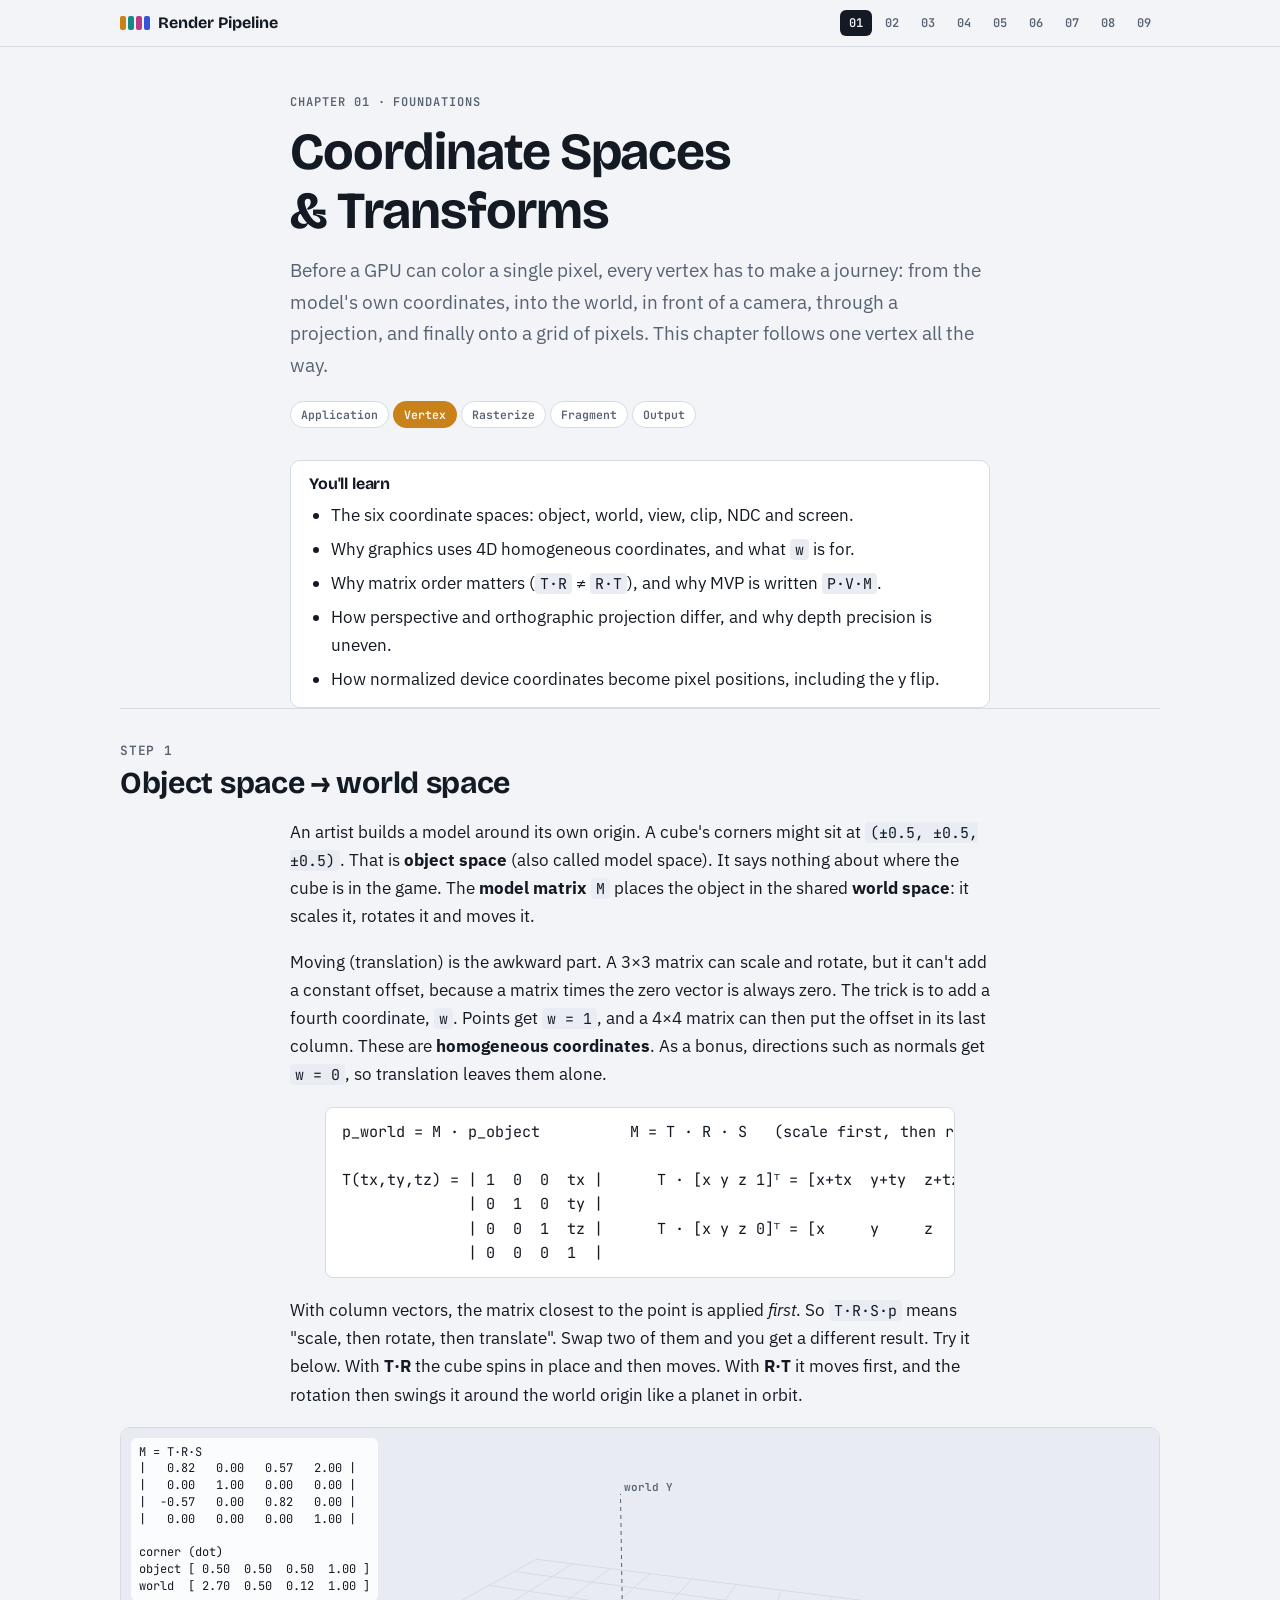
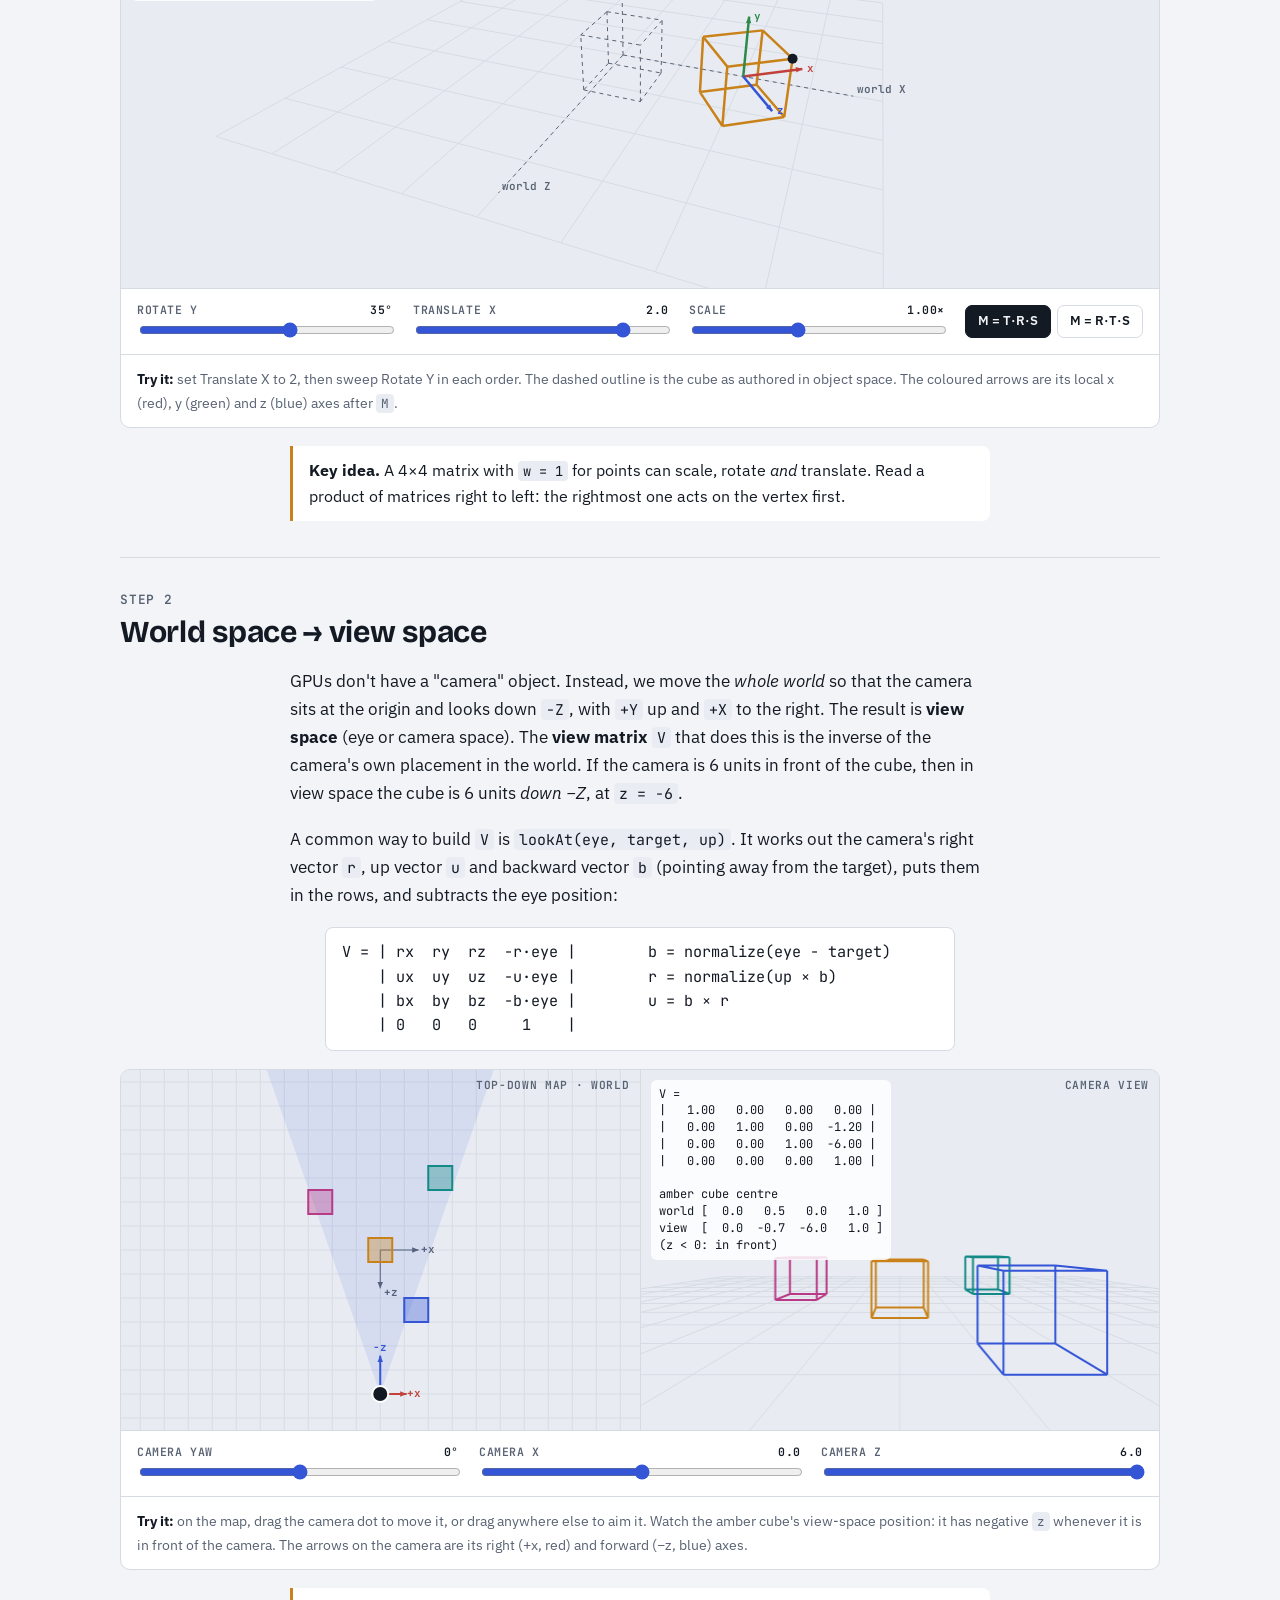
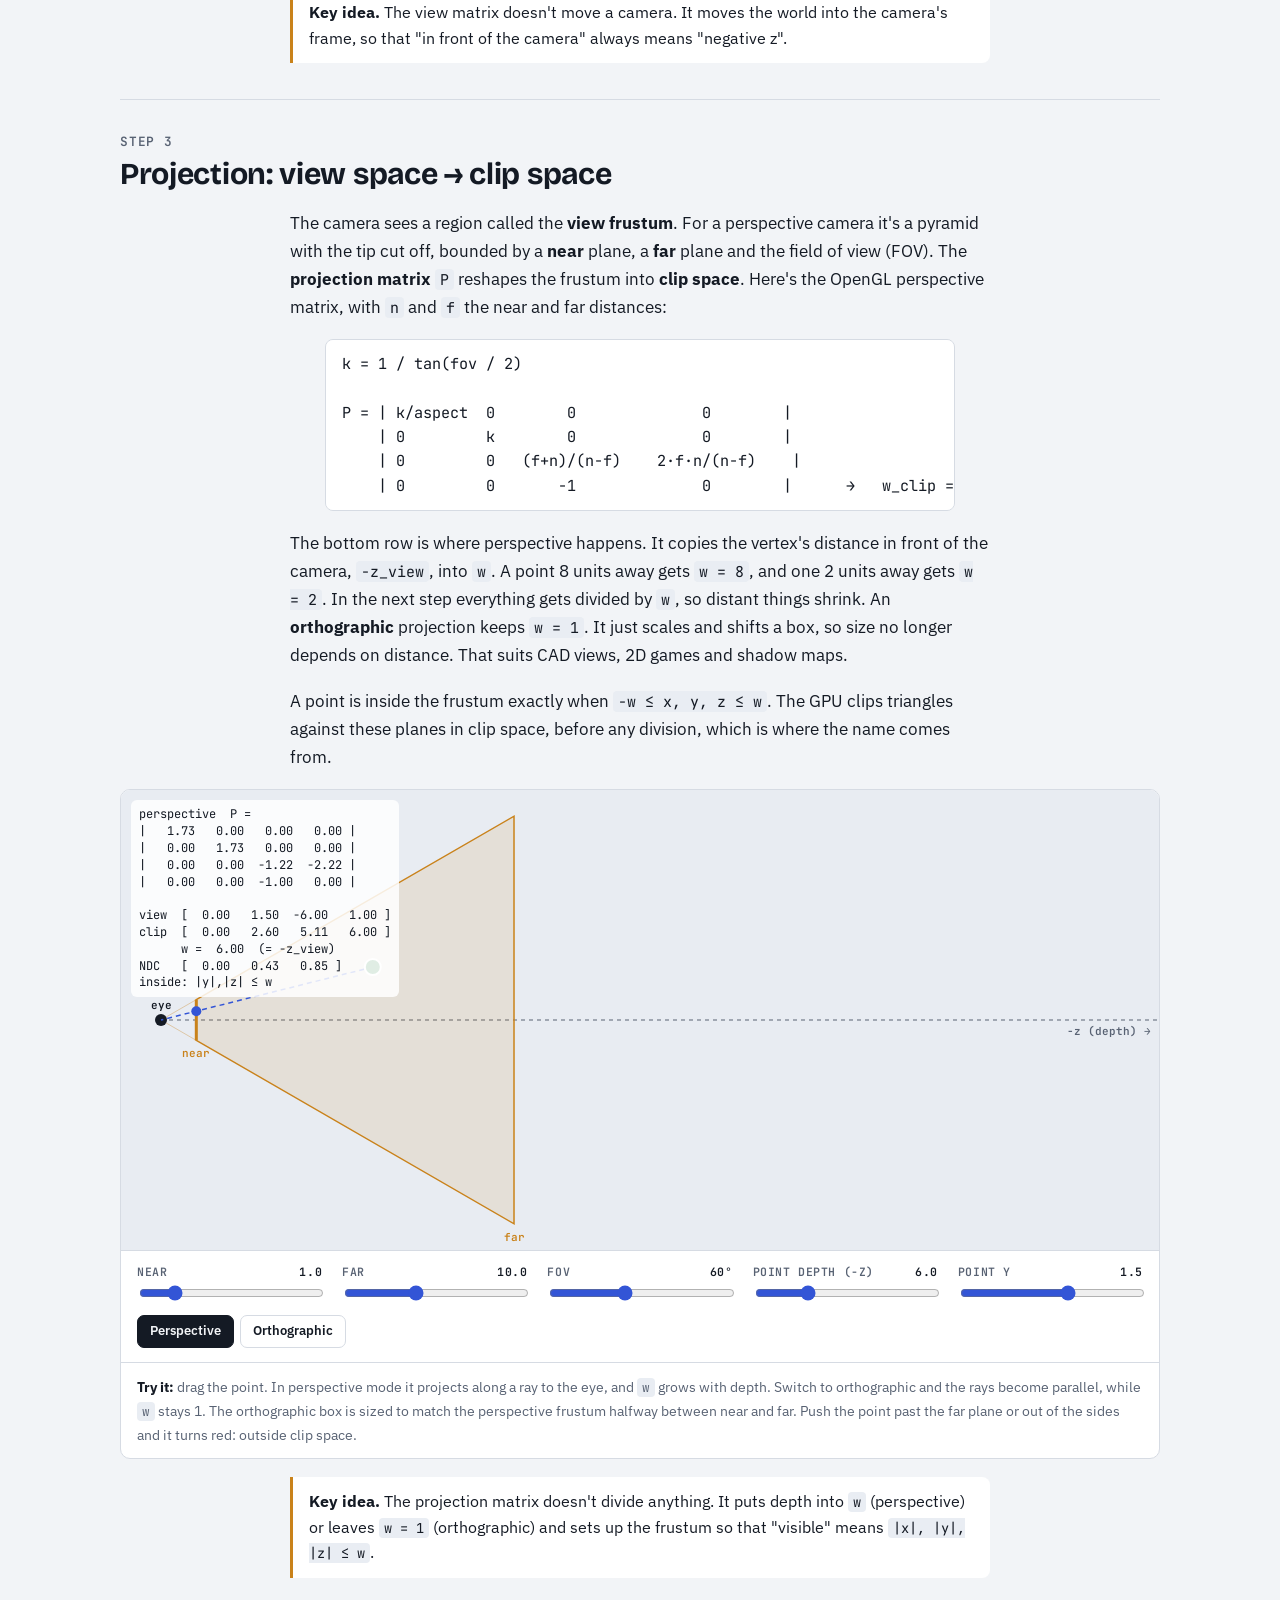
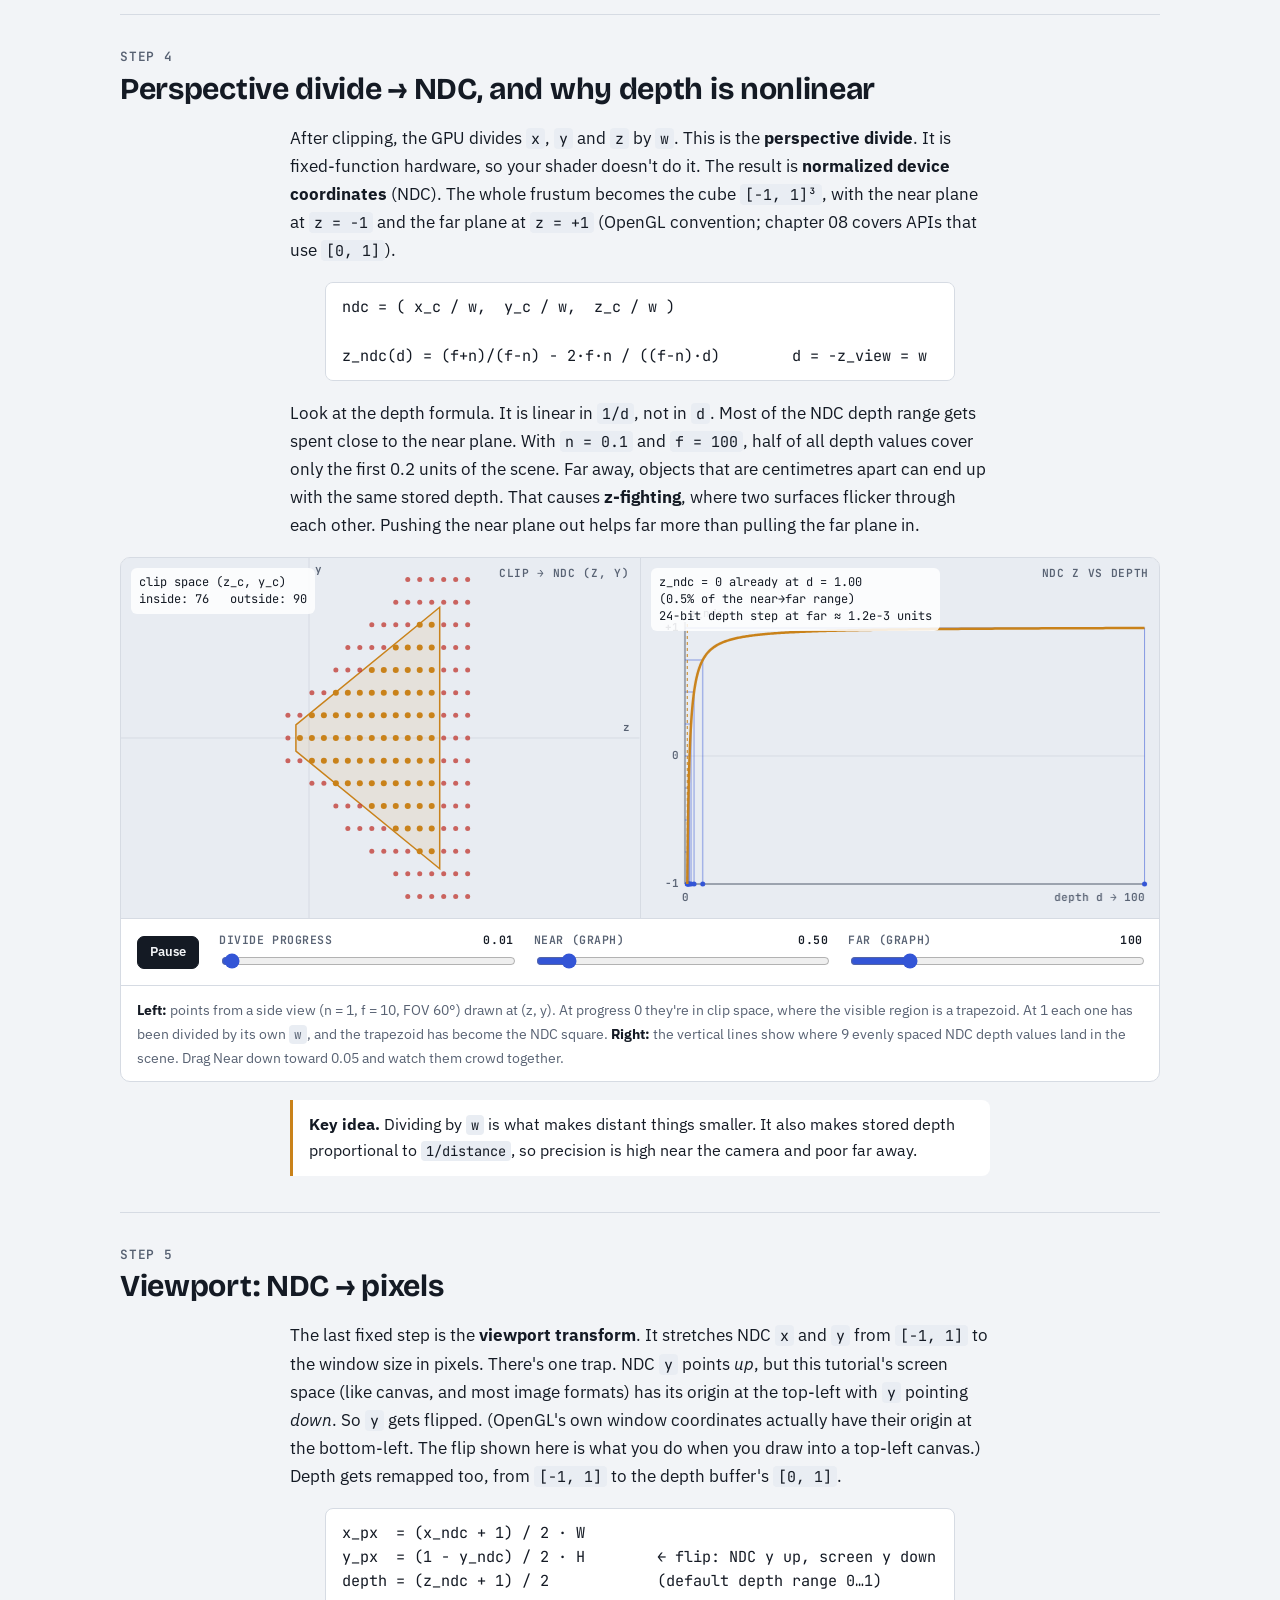
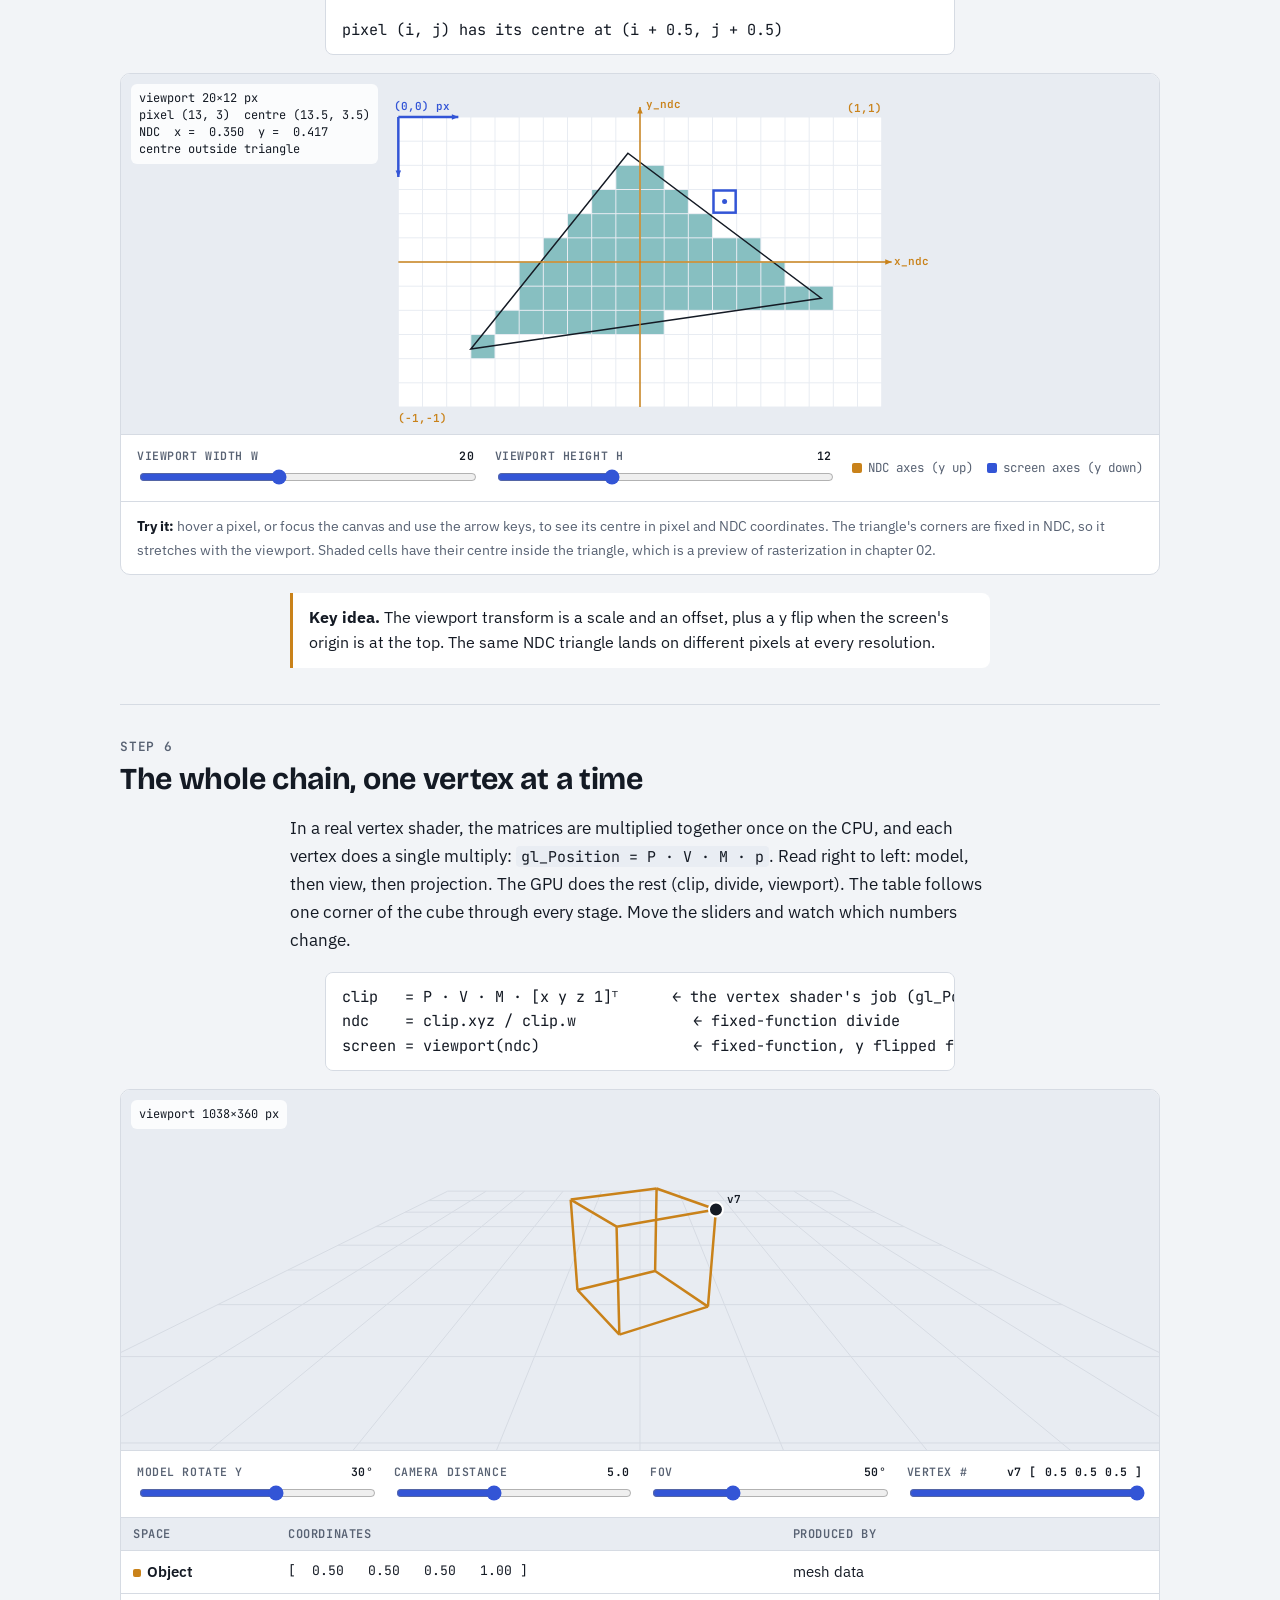
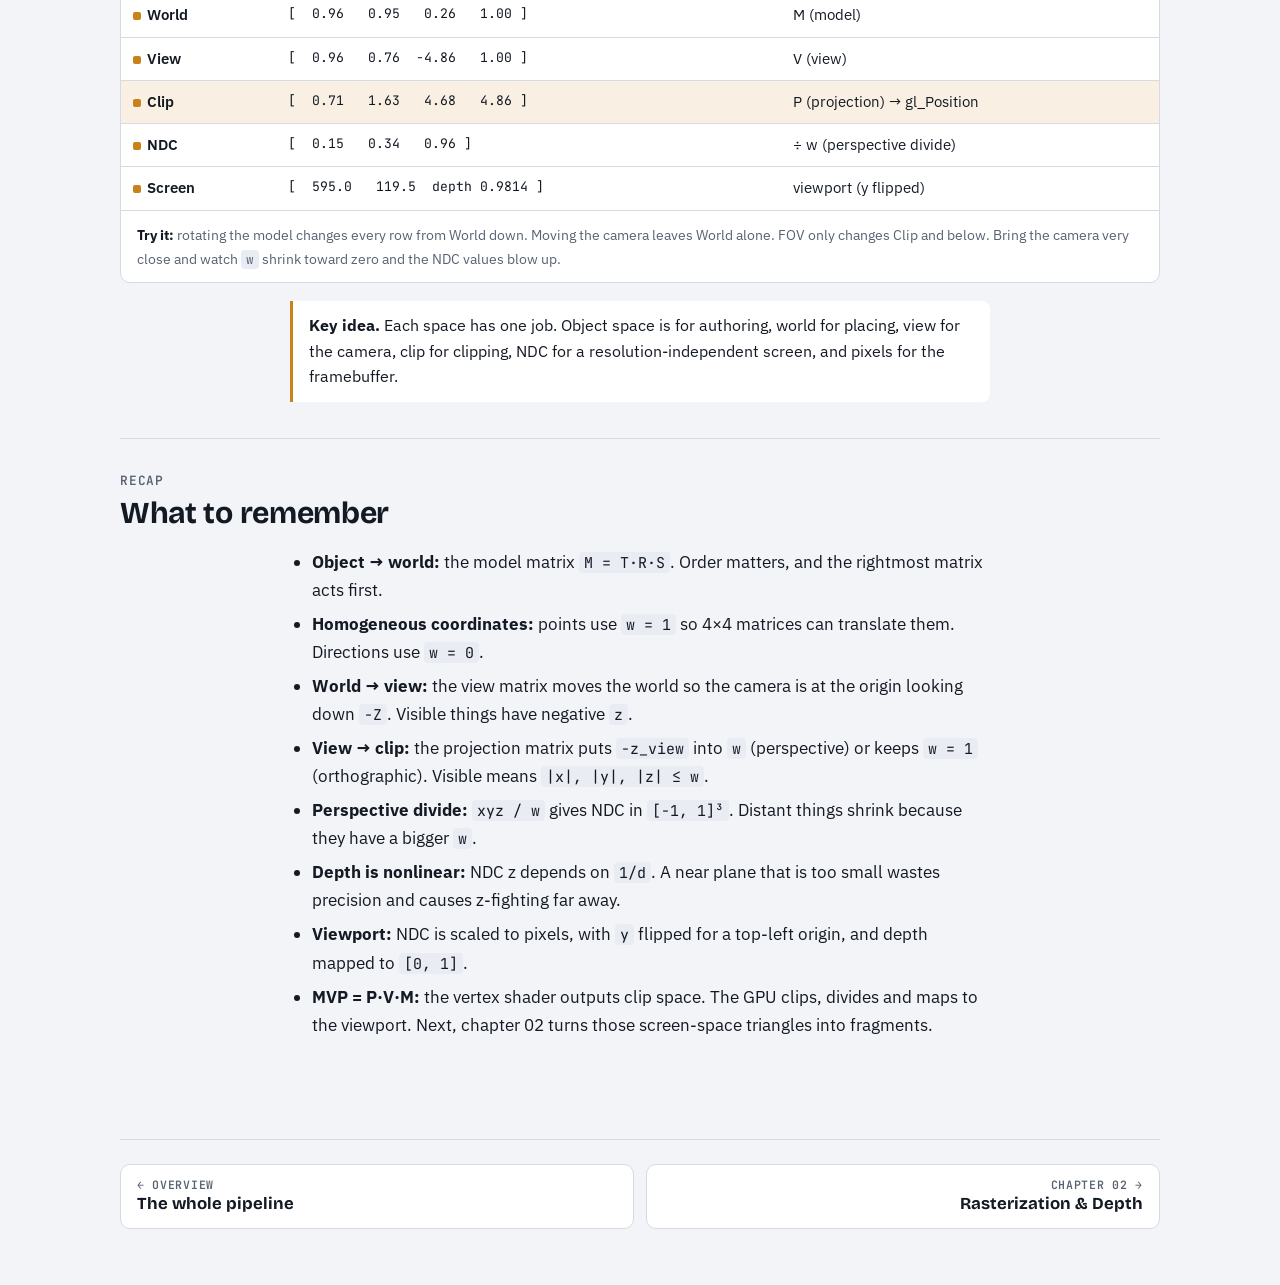
==== topics/01-transforms.html @ 0bfd0412 "Add interactive render pipeline tutorial Nine chapters from classical foundations (transforms, raste" ====
<!doctype html>
<html lang="en">
<head>
<meta charset="utf-8">
<meta name="viewport" content="width=device-width, initial-scale=1, viewport-fit=cover">
<title>Coordinate Spaces & Transforms · Render Pipeline</title>
<link rel="stylesheet" href="../assets/style.css">
<style>
  .chain-table td:first-child { font-weight: 600; white-space: nowrap; }
  .chain-table td.num { font-family: var(--font-mono); font-size: 0.82rem; white-space: pre; font-variant-numeric: tabular-nums; }
  .chain-table tr.hl td { background: color-mix(in srgb, var(--vtx) 12%, transparent); }
  .space-tag { display: inline-block; width: 8px; height: 8px; border-radius: 2px; margin-right: 6px; background: var(--vtx); vertical-align: 0; }
</style>
</head>
<body data-topic="01">
<header class="topbar"><div class="topbar-inner"></div></header>
<main class="lesson">
  <section class="hero">
    <p class="eyebrow">Chapter 01 · Foundations</p>
    <h1>Coordinate Spaces & Transforms</h1>
    <p class="lede">Before a GPU can color a single pixel, every vertex has to make a journey: from the model's own coordinates, into the world, in front of a camera, through a projection, and finally onto a grid of pixels. This chapter follows one vertex all the way.</p>
    <div class="stage-band"><span class="app">Application</span><span class="on vtx">Vertex</span><span class="ras">Rasterize</span><span class="frag">Fragment</span><span class="out">Output</span></div>
  </section>
  <aside class="objectives"><h2>You'll learn</h2><ul>
    <li>The six coordinate spaces: object, world, view, clip, NDC and screen.</li>
    <li>Why graphics uses 4D homogeneous coordinates, and what <code>w</code> is for.</li>
    <li>Why matrix order matters (<code>T·R</code> ≠ <code>R·T</code>), and why MVP is written <code>P·V·M</code>.</li>
    <li>How perspective and orthographic projection differ, and why depth precision is uneven.</li>
    <li>How normalized device coordinates become pixel positions, including the y flip.</li>
  </ul></aside>

  <!-- STEP 1 -->
  <section class="step" id="model">
    <h2><span class="step-no">STEP 1</span>Object space → world space</h2>
    <p>An artist builds a model around its own origin. A cube's corners might sit at <code>(±0.5, ±0.5, ±0.5)</code>. That is <b>object space</b> (also called model space). It says nothing about where the cube is in the game. The <b>model matrix</b> <code>M</code> places the object in the shared <b>world space</b>: it scales it, rotates it and moves it.</p>
    <p>Moving (translation) is the awkward part. A 3×3 matrix can scale and rotate, but it can't add a constant offset, because a matrix times the zero vector is always zero. The trick is to add a fourth coordinate, <code>w</code>. Points get <code>w = 1</code>, and a 4×4 matrix can then put the offset in its last column. These are <b>homogeneous coordinates</b>. As a bonus, directions such as normals get <code>w = 0</code>, so translation leaves them alone.</p>
    <div class="math">p_world = M · p_object          M = T · R · S   (scale first, then rotate, then translate)

T(tx,ty,tz) = | 1  0  0  tx |      T · [x y z 1]ᵀ = [x+tx  y+ty  z+tz  1]ᵀ   point: moves
              | 0  1  0  ty |
              | 0  0  1  tz |      T · [x y z 0]ᵀ = [x     y     z     0]ᵀ   direction: unchanged
              | 0  0  0  1  |</div>
    <p>With column vectors, the matrix closest to the point is applied <i>first</i>. So <code>T·R·S·p</code> means "scale, then rotate, then translate". Swap two of them and you get a different result. Try it below. With <b>T·R</b> the cube spins in place and then moves. With <b>R·T</b> it moves first, and the rotation then swings it around the world origin like a planet in orbit.</p>
    <figure class="viz">
      <div class="viz-stage"><canvas id="s1" class="tall" aria-label="3D view of a cube in world space with its local axes gizmo, a faint outline of the cube at the world origin, and world axes. Sliders change the model matrix."></canvas><div class="hud" id="s1-hud"></div></div>
      <div class="controls">
        <div class="control"><label for="s1-ry">Rotate Y <output for="s1-ry"></output></label><input type="range" id="s1-ry" min="-180" max="180" step="1" value="35"></div>
        <div class="control"><label for="s1-tx">Translate X <output for="s1-tx"></output></label><input type="range" id="s1-tx" min="-3" max="3" step="0.1" value="2"></div>
        <div class="control"><label for="s1-sc">Scale <output for="s1-sc"></output></label><input type="range" id="s1-sc" min="0.3" max="2" step="0.05" value="1"></div>
        <div class="btn-row" id="s1-order" aria-label="Matrix order"><button class="btn" data-value="TRS" aria-pressed="true">M = T·R·S</button><button class="btn" data-value="RTS">M = R·T·S</button></div>
      </div>
      <figcaption><b>Try it:</b> set Translate X to 2, then sweep Rotate Y in each order. The dashed outline is the cube as authored in object space. The coloured arrows are its local x (red), y (green) and z (blue) axes after <code>M</code>.</figcaption>
    </figure>
    <div class="callout vtx"><strong>Key idea.</strong> A 4×4 matrix with <code>w = 1</code> for points can scale, rotate <i>and</i> translate. Read a product of matrices right to left: the rightmost one acts on the vertex first.</div>
  </section>

  <!-- STEP 2 -->
  <section class="step" id="view">
    <h2><span class="step-no">STEP 2</span>World space → view space</h2>
    <p>GPUs don't have a "camera" object. Instead, we move the <i>whole world</i> so that the camera sits at the origin and looks down <code>−Z</code>, with <code>+Y</code> up and <code>+X</code> to the right. The result is <b>view space</b> (eye or camera space). The <b>view matrix</b> <code>V</code> that does this is the inverse of the camera's own placement in the world. If the camera is 6 units in front of the cube, then in view space the cube is 6 units <i>down −Z</i>, at <code>z = −6</code>.</p>
    <p>A common way to build <code>V</code> is <code>lookAt(eye, target, up)</code>. It works out the camera's right vector <code>r</code>, up vector <code>u</code> and backward vector <code>b</code> (pointing away from the target), puts them in the rows, and subtracts the eye position:</p>
    <div class="math">V = | rx  ry  rz  −r·eye |        b = normalize(eye − target)
    | ux  uy  uz  −u·eye |        r = normalize(up × b)
    | bx  by  bz  −b·eye |        u = b × r
    | 0   0   0     1    |</div>
    <figure class="viz">
      <div class="viz-split">
        <div class="viz-stage"><canvas id="s2map" aria-label="Top-down map of the world showing four cubes and a camera with its field-of-view wedge. Drag the camera to move it, drag elsewhere to aim it."></canvas><span class="pane-label">Top-down map · world</span></div>
        <div class="viz-stage"><canvas id="s2cam" aria-label="What the camera sees: the four cubes rendered in perspective, with the view matrix shown."></canvas><div class="hud" id="s2-hud"></div><span class="pane-label">Camera view</span></div>
      </div>
      <div class="controls">
        <div class="control"><label for="s2-yaw">Camera yaw <output for="s2-yaw"></output></label><input type="range" id="s2-yaw" min="-180" max="180" step="1" value="0"></div>
        <div class="control"><label for="s2-x">Camera X <output for="s2-x"></output></label><input type="range" id="s2-x" min="-6" max="6" step="0.1" value="0"></div>
        <div class="control"><label for="s2-z">Camera Z <output for="s2-z"></output></label><input type="range" id="s2-z" min="-6" max="6" step="0.1" value="6"></div>
      </div>
      <figcaption><b>Try it:</b> on the map, drag the camera dot to move it, or drag anywhere else to aim it. Watch the amber cube's view-space position: it has negative <code>z</code> whenever it is in front of the camera. The arrows on the camera are its right (+x, red) and forward (−z, blue) axes.</figcaption>
    </figure>
    <div class="callout vtx"><strong>Key idea.</strong> The view matrix doesn't move a camera. It moves the world into the camera's frame, so that "in front of the camera" always means "negative z".</div>
  </section>

  <!-- STEP 3 -->
  <section class="step" id="projection">
    <h2><span class="step-no">STEP 3</span>Projection: view space → clip space</h2>
    <p>The camera sees a region called the <b>view frustum</b>. For a perspective camera it's a pyramid with the tip cut off, bounded by a <b>near</b> plane, a <b>far</b> plane and the field of view (FOV). The <b>projection matrix</b> <code>P</code> reshapes the frustum into <b>clip space</b>. Here's the OpenGL perspective matrix, with <code>n</code> and <code>f</code> the near and far distances:</p>
    <div class="math">k = 1 / tan(fov / 2)

P = | k/aspect  0        0              0        |
    | 0         k        0              0        |
    | 0         0   (f+n)/(n−f)    2·f·n/(n−f)    |
    | 0         0       −1              0        |      →   w_clip = −z_view</div>
    <p>The bottom row is where perspective happens. It copies the vertex's distance in front of the camera, <code>−z_view</code>, into <code>w</code>. A point 8 units away gets <code>w = 8</code>, and one 2 units away gets <code>w = 2</code>. In the next step everything gets divided by <code>w</code>, so distant things shrink. An <b>orthographic</b> projection keeps <code>w = 1</code>. It just scales and shifts a box, so size no longer depends on distance. That suits CAD views, 2D games and shadow maps.</p>
    <p>A point is inside the frustum exactly when <code>−w ≤ x, y, z ≤ w</code>. The GPU clips triangles against these planes in clip space, before any division, which is where the name comes from.</p>
    <figure class="viz">
      <div class="viz-stage"><canvas id="s3" class="tall" aria-label="Side view of the camera frustum, with the eye on the left and depth increasing to the right. A draggable point shows its projection onto the near plane and its clip coordinates."></canvas><div class="hud" id="s3-hud"></div></div>
      <div class="controls">
        <div class="control"><label for="s3-near">Near <output for="s3-near"></output></label><input type="range" id="s3-near" min="0.2" max="5" step="0.1" value="1"></div>
        <div class="control"><label for="s3-far">Far <output for="s3-far"></output></label><input type="range" id="s3-far" min="4" max="20" step="0.5" value="10"></div>
        <div class="control"><label for="s3-fov">FOV <output for="s3-fov"></output></label><input type="range" id="s3-fov" min="20" max="120" step="1" value="60"></div>
        <div class="control"><label for="s3-pz">Point depth (−z) <output for="s3-pz"></output></label><input type="range" id="s3-pz" min="0.2" max="22" step="0.1" value="6"></div>
        <div class="control"><label for="s3-py">Point y <output for="s3-py"></output></label><input type="range" id="s3-py" min="-8" max="8" step="0.1" value="1.5"></div>
        <div class="btn-row" id="s3-mode" aria-label="Projection type"><button class="btn" data-value="persp" aria-pressed="true">Perspective</button><button class="btn" data-value="ortho">Orthographic</button></div>
      </div>
      <figcaption><b>Try it:</b> drag the point. In perspective mode it projects along a ray to the eye, and <code>w</code> grows with depth. Switch to orthographic and the rays become parallel, while <code>w</code> stays 1. The orthographic box is sized to match the perspective frustum halfway between near and far. Push the point past the far plane or out of the sides and it turns red: outside clip space.</figcaption>
    </figure>
    <div class="callout vtx"><strong>Key idea.</strong> The projection matrix doesn't divide anything. It puts depth into <code>w</code> (perspective) or leaves <code>w = 1</code> (orthographic) and sets up the frustum so that "visible" means <code>|x|, |y|, |z| ≤ w</code>.</div>
  </section>

  <!-- STEP 4 -->
  <section class="step" id="divide">
    <h2><span class="step-no">STEP 4</span>Perspective divide → NDC, and why depth is nonlinear</h2>
    <p>After clipping, the GPU divides <code>x</code>, <code>y</code> and <code>z</code> by <code>w</code>. This is the <b>perspective divide</b>. It is fixed-function hardware, so your shader doesn't do it. The result is <b>normalized device coordinates</b> (NDC). The whole frustum becomes the cube <code>[−1, 1]³</code>, with the near plane at <code>z = −1</code> and the far plane at <code>z = +1</code> (OpenGL convention; chapter 08 covers APIs that use <code>[0, 1]</code>).</p>
    <div class="math">ndc = ( x_c / w,  y_c / w,  z_c / w )

z_ndc(d) = (f+n)/(f−n) − 2·f·n / ((f−n)·d)        d = −z_view = w   (distance in front of the camera)</div>
    <p>Look at the depth formula. It is linear in <code>1/d</code>, not in <code>d</code>. Most of the NDC depth range gets spent close to the near plane. With <code>n = 0.1</code> and <code>f = 100</code>, half of all depth values cover only the first 0.2 units of the scene. Far away, objects that are centimetres apart can end up with the same stored depth. That causes <b>z-fighting</b>, where two surfaces flicker through each other. Pushing the near plane out helps far more than pulling the far plane in.</p>
    <figure class="viz">
      <div class="viz-split">
        <div class="viz-stage"><canvas id="s4a" aria-label="Animated scatter of points moving from clip space, where the visible region is a trapezoid, to NDC, where it becomes a square. Points outside the frustum are drawn in red."></canvas><div class="hud" id="s4a-hud"></div><span class="pane-label">clip → NDC (z, y)</span></div>
        <div class="viz-stage"><canvas id="s4b" aria-label="Graph of NDC z against view depth. Evenly spaced NDC depth values are traced back to depth, showing them crowded near the near plane."></canvas><div class="hud" id="s4b-hud"></div><span class="pane-label">NDC z vs depth</span></div>
      </div>
      <div class="controls">
        <div class="btn-row"><button class="btn primary" id="s4-play" type="button">Pause</button></div>
        <div class="control"><label for="s4-t">Divide progress <output for="s4-t"></output></label><input type="range" id="s4-t" min="0" max="1" step="0.01" value="0"></div>
        <div class="control"><label for="s4-near">Near (graph) <output for="s4-near"></output></label><input type="range" id="s4-near" min="0.05" max="5" step="0.05" value="0.5"></div>
        <div class="control"><label for="s4-far">Far (graph) <output for="s4-far"></output></label><input type="range" id="s4-far" min="10" max="500" step="10" value="100"></div>
      </div>
      <figcaption><b>Left:</b> points from a side view (n = 1, f = 10, FOV 60°) drawn at (z, y). At progress 0 they're in clip space, where the visible region is a trapezoid. At 1 each one has been divided by its own <code>w</code>, and the trapezoid has become the NDC square. <b>Right:</b> the vertical lines show where 9 evenly spaced NDC depth values land in the scene. Drag Near down toward 0.05 and watch them crowd together.</figcaption>
    </figure>
    <div class="callout vtx"><strong>Key idea.</strong> Dividing by <code>w</code> is what makes distant things smaller. It also makes stored depth proportional to <code>1/distance</code>, so precision is high near the camera and poor far away.</div>
  </section>

  <!-- STEP 5 -->
  <section class="step" id="viewport">
    <h2><span class="step-no">STEP 5</span>Viewport: NDC → pixels</h2>
    <p>The last fixed step is the <b>viewport transform</b>. It stretches NDC <code>x</code> and <code>y</code> from <code>[−1, 1]</code> to the window size in pixels. There's one trap. NDC <code>y</code> points <i>up</i>, but this tutorial's screen space (like canvas, and most image formats) has its origin at the top-left with <code>y</code> pointing <i>down</i>. So <code>y</code> gets flipped. (OpenGL's own window coordinates actually have their origin at the bottom-left. The flip shown here is what you do when you draw into a top-left canvas.) Depth gets remapped too, from <code>[−1, 1]</code> to the depth buffer's <code>[0, 1]</code>.</p>
    <div class="math">x_px  = (x_ndc + 1) / 2 · W
y_px  = (1 − y_ndc) / 2 · H        ← flip: NDC y up, screen y down
depth = (z_ndc + 1) / 2            (default depth range 0…1)

pixel (i, j) has its centre at (i + 0.5, j + 0.5)</div>
    <figure class="viz">
      <div class="viz-stage"><canvas id="s5" tabindex="0" aria-label="A grid of pixels with NDC axes through its centre and screen axes from the top-left corner. A triangle given in NDC is drawn over it. Hover or use arrow keys to inspect a pixel."></canvas><div class="hud" id="s5-hud"></div></div>
      <div class="controls">
        <div class="control"><label for="s5-w">Viewport width W <output for="s5-w"></output></label><input type="range" id="s5-w" min="6" max="40" step="1" value="20"></div>
        <div class="control"><label for="s5-h">Viewport height H <output for="s5-h"></output></label><input type="range" id="s5-h" min="4" max="28" step="1" value="12"></div>
        <div class="legend"><span><i style="background:var(--vtx)"></i>NDC axes (y up)</span><span><i style="background:var(--out)"></i>screen axes (y down)</span></div>
      </div>
      <figcaption><b>Try it:</b> hover a pixel, or focus the canvas and use the arrow keys, to see its centre in pixel and NDC coordinates. The triangle's corners are fixed in NDC, so it stretches with the viewport. Shaded cells have their centre inside the triangle, which is a preview of rasterization in chapter 02.</figcaption>
    </figure>
    <div class="callout vtx"><strong>Key idea.</strong> The viewport transform is a scale and an offset, plus a y flip when the screen's origin is at the top. The same NDC triangle lands on different pixels at every resolution.</div>
  </section>

  <!-- STEP 6 -->
  <section class="step" id="chain">
    <h2><span class="step-no">STEP 6</span>The whole chain, one vertex at a time</h2>
    <p>In a real vertex shader, the matrices are multiplied together once on the CPU, and each vertex does a single multiply: <code>gl_Position = P · V · M · p</code>. Read right to left: model, then view, then projection. The GPU does the rest (clip, divide, viewport). The table follows one corner of the cube through every stage. Move the sliders and watch which numbers change.</p>
    <div class="math">clip   = P · V · M · [x y z 1]ᵀ      ← the vertex shader's job (gl_Position)
ndc    = clip.xyz / clip.w             ← fixed-function divide
screen = viewport(ndc)                 ← fixed-function, y flipped for a top-left origin</div>
    <figure class="viz">
      <div class="viz-stage"><canvas id="s6" aria-label="Rendered cube with one highlighted vertex whose coordinates through every stage appear in the table below."></canvas><div class="hud" id="s6-hud"></div></div>
      <div class="controls">
        <div class="control"><label for="s6-ry">Model rotate Y <output for="s6-ry"></output></label><input type="range" id="s6-ry" min="-180" max="180" step="1" value="30"></div>
        <div class="control"><label for="s6-d">Camera distance <output for="s6-d"></output></label><input type="range" id="s6-d" min="1.5" max="10" step="0.1" value="5"></div>
        <div class="control"><label for="s6-fov">FOV <output for="s6-fov"></output></label><input type="range" id="s6-fov" min="20" max="110" step="1" value="50"></div>
        <div class="control"><label for="s6-v">Vertex # <output for="s6-v"></output></label><input type="range" id="s6-v" min="0" max="7" step="1" value="7"></div>
      </div>
      <div class="table-wrap" style="border:0;border-top:1px solid var(--line);border-radius:0">
        <table class="chain-table" aria-live="polite">
          <thead><tr><th>Space</th><th>Coordinates</th><th>Produced by</th></tr></thead>
          <tbody id="s6-body"></tbody>
        </table>
      </div>
      <figcaption><b>Try it:</b> rotating the model changes every row from World down. Moving the camera leaves World alone. FOV only changes Clip and below. Bring the camera very close and watch <code>w</code> shrink toward zero and the NDC values blow up.</figcaption>
    </figure>
    <div class="callout vtx"><strong>Key idea.</strong> Each space has one job. Object space is for authoring, world for placing, view for the camera, clip for clipping, NDC for a resolution-independent screen, and pixels for the framebuffer.</div>
  </section>

  <section class="step" id="recap"><h2><span class="step-no">RECAP</span>What to remember</h2><ul>
    <li><b>Object → world:</b> the model matrix <code>M = T·R·S</code>. Order matters, and the rightmost matrix acts first.</li>
    <li><b>Homogeneous coordinates:</b> points use <code>w = 1</code> so 4×4 matrices can translate them. Directions use <code>w = 0</code>.</li>
    <li><b>World → view:</b> the view matrix moves the world so the camera is at the origin looking down <code>−Z</code>. Visible things have negative <code>z</code>.</li>
    <li><b>View → clip:</b> the projection matrix puts <code>−z_view</code> into <code>w</code> (perspective) or keeps <code>w = 1</code> (orthographic). Visible means <code>|x|, |y|, |z| ≤ w</code>.</li>
    <li><b>Perspective divide:</b> <code>xyz / w</code> gives NDC in <code>[−1, 1]³</code>. Distant things shrink because they have a bigger <code>w</code>.</li>
    <li><b>Depth is nonlinear:</b> NDC z depends on <code>1/d</code>. A near plane that is too small wastes precision and causes z-fighting far away.</li>
    <li><b>Viewport:</b> NDC is scaled to pixels, with <code>y</code> flipped for a top-left origin, and depth mapped to <code>[0, 1]</code>.</li>
    <li><b>MVP = P·V·M:</b> the vertex shader outputs clip space. The GPU clips, divides and maps to the viewport. Next, chapter 02 turns those screen-space triangles into fragments.</li>
  </ul></section>
</main>
<nav class="pager" aria-label="Chapter navigation"></nav>
<script src="../assets/common.js"></script>
<script>
(function () {
  "use strict";
  const { m4, v3 } = RP;
  const DEG = Math.PI / 180;
  const MONO = '"JetBrains Mono", ui-monospace, Consolas, monospace';

  /* ---------- shared helpers: number formatting, cube, software projector ---------- */
  function num(x, d) {
    if (d === undefined) d = 2;
    let v = Number(x.toFixed(d)); if (v === 0) v = 0;
    const s = v.toFixed(d); return s.charAt(0) === "-" ? s : " " + s;
  }
  function vecStr(v, d, pad) { return "[" + v.map((x) => num(x, d).padStart(pad || 6)).join(" ") + " ]"; }
  function matStr(m, d) {
    const rows = [];
    for (let r = 0; r < 4; r++) rows.push("| " + [m[r], m[4 + r], m[8 + r], m[12 + r]].map((x) => num(x, d).padStart(6)).join(" ") + " |");
    return rows.join("\n");
  }
  const CUBE_V = [];
  for (let i = 0; i < 8; i++) CUBE_V.push([(i & 1) ? 0.5 : -0.5, (i & 2) ? 0.5 : -0.5, (i & 4) ? 0.5 : -0.5]);
  const CUBE_E = [];
  for (let i = 0; i < 8; i++) for (const b of [1, 2, 4]) if (!(i & b)) CUBE_E.push([i, i | b]);

  function toScreen(P, v, w, h) {
    const c = m4.xform(P, v);
    return [(c[0] / c[3] * 0.5 + 0.5) * w, (1 - (c[1] / c[3] * 0.5 + 0.5)) * h];
  }
  // add a world-space segment to the current path, clipped against the near plane in view space
  function seg3(ctx, V, P, a, b, w, h, near) {
    const zc = -(near || 0.05);
    let A = m4.xform(V, [a[0], a[1], a[2], 1]), B = m4.xform(V, [b[0], b[1], b[2], 1]);
    if (A[2] > zc && B[2] > zc) return;
    if (A[2] > zc || B[2] > zc) {
      const t = (zc - A[2]) / (B[2] - A[2]);
      const I = [A[0] + (B[0] - A[0]) * t, A[1] + (B[1] - A[1]) * t, zc, 1];
      if (A[2] > zc) A = I; else B = I;
    }
    const pa = toScreen(P, A, w, h), pb = toScreen(P, B, w, h);
    ctx.moveTo(pa[0], pa[1]); ctx.lineTo(pb[0], pb[1]);
  }
  function pt3(V, P, p, w, h, near) {
    const v = m4.xform(V, [p[0], p[1], p[2], 1]);
    if (v[2] > -(near || 0.05)) return null;
    return toScreen(P, v, w, h);
  }
  function grid3(ctx, V, P, w, h, ext, color) {
    ctx.beginPath();
    for (let i = -ext; i <= ext; i++) {
      seg3(ctx, V, P, [i, 0, -ext], [i, 0, ext], w, h);
      seg3(ctx, V, P, [-ext, 0, i], [ext, 0, i], w, h);
    }
    ctx.strokeStyle = color; ctx.lineWidth = 1; ctx.stroke();
  }
  function cube3(ctx, V, P, M, w, h, color, lw, dash) {
    const wv = CUBE_V.map((p) => m4.xform(M, [p[0], p[1], p[2], 1]));
    ctx.beginPath();
    for (const [i, j] of CUBE_E) seg3(ctx, V, P, wv[i], wv[j], w, h);
    ctx.setLineDash(dash || []); ctx.strokeStyle = color; ctx.lineWidth = lw || 2; ctx.stroke(); ctx.setLineDash([]);
  }
  function label(ctx, txt, x, y, color, align) {
    ctx.font = "600 11px " + MONO; ctx.fillStyle = color; ctx.textAlign = align || "left"; ctx.textBaseline = "middle";
    ctx.fillText(txt, x, y);
  }
  function arrow(ctx, x0, y0, x1, y1, color, lw) {
    const a = Math.atan2(y1 - y0, x1 - x0), L = 7;
    ctx.strokeStyle = color; ctx.fillStyle = color; ctx.lineWidth = lw || 2;
    ctx.beginPath(); ctx.moveTo(x0, y0); ctx.lineTo(x1, y1); ctx.stroke();
    ctx.beginPath(); ctx.moveTo(x1, y1);
    ctx.lineTo(x1 - L * Math.cos(a - 0.4), y1 - L * Math.sin(a - 0.4));
    ctx.lineTo(x1 - L * Math.cos(a + 0.4), y1 - L * Math.sin(a + 0.4)); ctx.closePath(); ctx.fill();
  }

  /* ---------- STEP 1: object -> world ---------- */
  const s1 = { ry: 35, tx: 2, sc: 1, order: "TRS" };
  const hud1 = document.getElementById("s1-hud");
  function modelMatrix1() {
    const T = m4.translate(s1.tx, 0, 0), R = m4.rotY(s1.ry * DEG), S = m4.scale(s1.sc, s1.sc, s1.sc);
    return s1.order === "TRS" ? m4.chain(T, R, S) : m4.chain(R, T, S);
  }
  const v1 = RP.canvas("#s1", (s) => {
    const { ctx, w, h, c } = s;
    ctx.clearRect(0, 0, w, h);
    const V = m4.lookAt([3.2, 4.2, 7.5], [0.3, 0, 0], [0, 1, 0]);
    const P = m4.perspective(45 * DEG, w / h, 0.1, 100);
    grid3(ctx, V, P, w, h, 4, RP.alpha(c.line, 1));
    // world axes
    const o = pt3(V, P, [0, 0, 0], w, h);
    [[[3.6, 0, 0], "X"], [[0, 2.6, 0], "Y"], [[0, 0, 3.6], "Z"]].forEach(([p, n]) => {
      const q = pt3(V, P, p, w, h); if (!o || !q) return;
      ctx.setLineDash([4, 4]); ctx.beginPath(); ctx.moveTo(o[0], o[1]); ctx.lineTo(q[0], q[1]);
      ctx.strokeStyle = c.muted; ctx.lineWidth = 1; ctx.stroke(); ctx.setLineDash([]);
      label(ctx, "world " + n, q[0] + 4, q[1] - 6, c.muted);
    });
    // orbit circle when R·T
    if (s1.order === "RTS" && Math.abs(s1.tx) > 0.05) {
      ctx.beginPath();
      const r = Math.abs(s1.tx);
      for (let i = 0; i < 64; i++) {
        const a0 = i / 64 * Math.PI * 2, a1 = (i + 1) / 64 * Math.PI * 2;
        seg3(ctx, V, P, [r * Math.cos(a0), 0, r * Math.sin(a0)], [r * Math.cos(a1), 0, r * Math.sin(a1)], w, h);
      }
      ctx.setLineDash([3, 5]); ctx.strokeStyle = c.accent; ctx.lineWidth = 1.5; ctx.stroke(); ctx.setLineDash([]);
    }
    // object-space ghost
    cube3(ctx, V, P, m4.identity(), w, h, c.muted, 1, [4, 4]);
    const M = modelMatrix1();
    // filled faces hint (top face) then edges
    cube3(ctx, V, P, M, w, h, c.vtx, 2.5);
    // local axes gizmo
    const go = pt3(V, P, m4.xform(M, [0, 0, 0, 1]), w, h);
    [[[1, 0, 0], c.bad, "x"], [[0, 1, 0], c.good, "y"], [[0, 0, 1], c.out, "z"]].forEach(([d, col, n]) => {
      const q = pt3(V, P, m4.xform(M, [d[0], d[1], d[2], 1]), w, h);
      if (go && q) { arrow(ctx, go[0], go[1], q[0], q[1], col, 2.5); label(ctx, n, q[0] + 5, q[1], col); }
    });
    // tracked corner
    const corner = [0.5, 0.5, 0.5, 1], wc = m4.xform(M, corner);
    const cp = pt3(V, P, wc, w, h);
    if (cp) { ctx.beginPath(); ctx.arc(cp[0], cp[1], 5, 0, Math.PI * 2); ctx.fillStyle = c.ink; ctx.fill(); }
    hud1.textContent = "M = " + (s1.order === "TRS" ? "T·R·S" : "R·T·S") + "\n" + matStr(M) +
      "\n\ncorner (dot)\nobject " + vecStr(corner, 2, 5) + "\nworld  " + vecStr(wc, 2, 5);
  });
  RP.slider("#s1-ry", (v) => { s1.ry = v; v1.draw(); }, { fmt: (v) => v + "°" });
  RP.slider("#s1-tx", (v) => { s1.tx = v; v1.draw(); }, { fmt: (v) => v.toFixed(1) });
  RP.slider("#s1-sc", (v) => { s1.sc = v; v1.draw(); }, { fmt: (v) => v.toFixed(2) + "×" });
  RP.toggleGroup("#s1-order", (v) => { s1.order = v; v1.draw(); });

  /* ---------- STEP 2: world -> view ---------- */
  const cam = { x: 0, z: 6, yaw: 0 };
  const EYE_Y = 1.2, FOV2 = 60;
  const objs2 = [
    { p: [0, 0.5, 0], col: "vtx" }, { p: [-2.5, 0.5, -2], col: "frag" },
    { p: [2.5, 0.5, -3], col: "ras" }, { p: [1.5, 0.5, 2.5], col: "out" },
  ];
  const hud2 = document.getElementById("s2-hud");
  const fwd = () => [-Math.sin(cam.yaw * DEG), 0, -Math.cos(cam.yaw * DEG)];
  function viewMatrix2() {
    const eye = [cam.x, EYE_Y, cam.z], f = fwd();
    return m4.lookAt(eye, v3.add(eye, f), [0, 1, 0]);
  }
  function mapXf(s) {
    const k = Math.min(s.w, s.h) / 15;
    return { k, X: (x) => s.w / 2 + x * k, Y: (z) => s.h / 2 + z * k, ix: (px) => (px - s.w / 2) / k, iz: (py) => (py - s.h / 2) / k };
  }
  let v2cam = null;
  const v2map = RP.canvas("#s2map", (s) => {
    const { ctx, w, h, c } = s;
    ctx.clearRect(0, 0, w, h);
    const t = mapXf(s);
    ctx.strokeStyle = c.line; ctx.lineWidth = 1; ctx.beginPath();
    for (let i = -10; i <= 10; i++) { ctx.moveTo(t.X(i), 0); ctx.lineTo(t.X(i), h); ctx.moveTo(0, t.Y(i)); ctx.lineTo(w, t.Y(i)); }
    ctx.stroke();
    arrow(ctx, t.X(0), t.Y(0), t.X(1.6), t.Y(0), c.muted, 1); label(ctx, "+x", t.X(1.7), t.Y(0), c.muted);
    arrow(ctx, t.X(0), t.Y(0), t.X(0), t.Y(1.6), c.muted, 1); label(ctx, "+z", t.X(0) + 4, t.Y(1.8), c.muted);
    // fov wedge
    const aspect = v2cam && v2cam.h > 1 ? v2cam.w / v2cam.h : 1;
    const half = Math.atan(Math.tan(FOV2 / 2 * DEG) * aspect);
    const L = 30, yaw = cam.yaw * DEG;
    const dir = (a) => [-Math.sin(yaw + a), -Math.cos(yaw + a)];
    const cx = t.X(cam.x), cy = t.Y(cam.z);
    const dl = dir(half), dr = dir(-half);
    ctx.beginPath(); ctx.moveTo(cx, cy);
    ctx.lineTo(cx + dl[0] * L * t.k, cy + dl[1] * L * t.k); ctx.lineTo(cx + dr[0] * L * t.k, cy + dr[1] * L * t.k); ctx.closePath();
    ctx.fillStyle = RP.alpha(c.accent, 0.1); ctx.fill();
    // objects
    for (const o of objs2) {
      const x = t.X(o.p[0] - 0.5), y = t.Y(o.p[2] - 0.5);
      ctx.fillStyle = RP.alpha(c[o.col], 0.35); ctx.fillRect(x, y, t.k, t.k);
      ctx.strokeStyle = c[o.col]; ctx.lineWidth = 2; ctx.strokeRect(x, y, t.k, t.k);
    }
    // camera axes
    const f = fwd(), r = [Math.cos(yaw), 0, -Math.sin(yaw)];
    arrow(ctx, cx, cy, cx + f[0] * 1.6 * t.k, cy + f[2] * 1.6 * t.k, c.out, 2);
    label(ctx, "−z", cx + f[0] * 1.9 * t.k, cy + f[2] * 1.9 * t.k, c.out, "center");
    arrow(ctx, cx, cy, cx + r[0] * 1.1 * t.k, cy + r[2] * 1.1 * t.k, c.bad, 2);
    label(ctx, "+x", cx + r[0] * 1.4 * t.k, cy + r[2] * 1.4 * t.k, c.bad, "center");
    ctx.beginPath(); ctx.arc(cx, cy, 8, 0, Math.PI * 2); ctx.fillStyle = c.ink; ctx.fill();
    ctx.lineWidth = 2; ctx.strokeStyle = c.surface; ctx.stroke();
  });
  v2cam = RP.canvas("#s2cam", (s) => {
    const { ctx, w, h, c } = s;
    ctx.clearRect(0, 0, w, h);
    const V = viewMatrix2(), P = m4.perspective(FOV2 * DEG, w / h, 0.05, 100);
    grid3(ctx, V, P, w, h, 8, c.line);
    // draw farther cubes first
    const order = objs2.map((o) => ({ o, d: m4.xform(V, [o.p[0], o.p[1], o.p[2], 1])[2] })).sort((a, b) => a.d - b.d);
    for (const { o } of order) cube3(ctx, V, P, m4.translate(o.p[0], o.p[1], o.p[2]), w, h, c[o.col], 2);
    const vc = m4.xform(V, [0, 0.5, 0, 1]);
    hud2.textContent = "V =\n" + matStr(V) + "\n\namber cube centre\nworld " + vecStr([0, 0.5, 0, 1], 1, 5) +
      "\nview  " + vecStr(vc, 1, 5) + (vc[2] < 0 ? "\n(z < 0: in front)" : "\n(z > 0: behind camera)");
  });
  const redraw2 = () => { v2map.draw(); v2cam.draw(); };
  const yawS = RP.slider("#s2-yaw", (v) => { cam.yaw = v; redraw2(); }, { fmt: (v) => v + "°" });
  const xS = RP.slider("#s2-x", (v) => { cam.x = v; redraw2(); }, { fmt: (v) => v.toFixed(1) });
  const zS = RP.slider("#s2-z", (v) => { cam.z = v; redraw2(); }, { fmt: (v) => v.toFixed(1) });
  let mode2 = null;
  function aimAt(px, py) {
    const t = mapXf(v2map), dx = t.ix(px) - cam.x, dz = t.iz(py) - cam.z;
    if (Math.hypot(dx, dz) < 0.05) return;
    yawS.value = Math.round(Math.atan2(-dx, -dz) / DEG);
  }
  RP.drag(v2map.el, {
    down(x, y) {
      const t = mapXf(v2map);
      mode2 = Math.hypot(x - t.X(cam.x), y - t.Y(cam.z)) < 20 ? "move" : "aim";
      if (mode2 === "aim") aimAt(x, y);
    },
    move(x, y) {
      if (mode2 === "move") {
        const t = mapXf(v2map);
        xS.value = Math.round(RP.clamp(t.ix(x), -6, 6) * 10) / 10;
        zS.value = Math.round(RP.clamp(t.iz(y), -6, 6) * 10) / 10;
      } else aimAt(x, y);
    },
    up() { mode2 = null; },
  });

  /* ---------- STEP 3: projection ---------- */
  const s3 = { near: 1, far: 10, fov: 60, py: 1.5, pz: 6, mode: "persp" };
  const hud3 = document.getElementById("s3-hud");
  function layout3(s) {
    const m = 40, zmax = Math.max(s3.far, s3.pz) * 1.08 + 0.5;
    const kx = (s.w - m - 16) / zmax;
    const ky = (s.h / 2 - 16) / Math.max(s3.far * Math.tan(Math.min(s3.fov, 80) / 2 * DEG) * 1.05, 1);
    const k = Math.min(kx, ky);
    return { k, X: (d) => m + d * k, Y: (y) => s.h / 2 - y * k, id: (px) => (px - m) / k, iy: (py) => (s.h / 2 - py) / k };
  }
  function proj3() {
    if (s3.mode === "persp") return m4.perspective(s3.fov * DEG, 1, s3.near, s3.far);
    const oh = Math.tan(s3.fov / 2 * DEG) * (s3.near + s3.far) / 2;
    return m4.ortho(-oh, oh, -oh, oh, s3.near, s3.far);
  }
  const v3c = RP.canvas("#s3", (s) => {
    const { ctx, w, h, c } = s;
    ctx.clearRect(0, 0, w, h);
    const L = layout3(s), n = s3.near, f = s3.far, ta = Math.tan(s3.fov / 2 * DEG);
    const persp = s3.mode === "persp";
    const oh = ta * (n + f) / 2;
    const hn = persp ? n * ta : oh, hf = persp ? f * ta : oh;
    // optical axis
    ctx.setLineDash([4, 4]); ctx.strokeStyle = c.muted; ctx.lineWidth = 1;
    ctx.beginPath(); ctx.moveTo(L.X(0), L.Y(0)); ctx.lineTo(w, L.Y(0)); ctx.stroke(); ctx.setLineDash([]);
    label(ctx, "−z (depth) →", w - 8, L.Y(0) + 12, c.muted, "right");
    // frustum extension lines from eye (perspective)
    if (persp) {
      ctx.strokeStyle = RP.alpha(c.vtx, 0.35); ctx.lineWidth = 1; ctx.beginPath();
      ctx.moveTo(L.X(0), L.Y(0)); ctx.lineTo(L.X(n), L.Y(hn)); ctx.moveTo(L.X(0), L.Y(0)); ctx.lineTo(L.X(n), L.Y(-hn)); ctx.stroke();
    }
    ctx.beginPath(); ctx.moveTo(L.X(n), L.Y(hn)); ctx.lineTo(L.X(f), L.Y(hf)); ctx.lineTo(L.X(f), L.Y(-hf)); ctx.lineTo(L.X(n), L.Y(-hn)); ctx.closePath();
    ctx.fillStyle = RP.alpha(c.vtx, 0.12); ctx.fill(); ctx.strokeStyle = c.vtx; ctx.lineWidth = 1.5; ctx.stroke();
    ctx.lineWidth = 3; ctx.beginPath(); ctx.moveTo(L.X(n), L.Y(hn)); ctx.lineTo(L.X(n), L.Y(-hn)); ctx.stroke();
    label(ctx, "near", L.X(n), Math.min(h - 10, L.Y(-hn) + 14), c.vtx, "center");
    label(ctx, "far", L.X(f), Math.min(h - 10, L.Y(-hf) + 14), c.vtx, "center");
    // eye
    ctx.beginPath(); ctx.arc(L.X(0), L.Y(0), 6, 0, Math.PI * 2); ctx.fillStyle = c.ink; ctx.fill();
    label(ctx, "eye", L.X(0), L.Y(0) - 14, c.ink, "center");
    // point
    const P = proj3(), zv = -s3.pz, pv = [0, s3.py, zv, 1];
    const clip = m4.xform(P, pv), ndc = [clip[0] / clip[3], clip[1] / clip[3], clip[2] / clip[3]];
    const inside = clip[3] > 0 && Math.abs(clip[1]) <= clip[3] && Math.abs(clip[2]) <= clip[3];
    const px = L.X(s3.pz), py = L.Y(s3.py);
    const yNear = persp ? s3.py * n / s3.pz : s3.py;
    ctx.setLineDash([5, 4]); ctx.strokeStyle = c.accent; ctx.lineWidth = 1.5; ctx.beginPath();
    if (persp) { ctx.moveTo(px, py); ctx.lineTo(L.X(0), L.Y(0)); } else { ctx.moveTo(px, py); ctx.lineTo(L.X(0), py); }
    ctx.stroke(); ctx.setLineDash([]);
    ctx.beginPath(); ctx.arc(L.X(n), L.Y(yNear), 5, 0, Math.PI * 2); ctx.fillStyle = c.accent; ctx.fill();
    ctx.beginPath(); ctx.arc(px, py, 8, 0, Math.PI * 2); ctx.fillStyle = inside ? c.good : c.bad; ctx.fill();
    ctx.strokeStyle = c.surface; ctx.lineWidth = 2; ctx.stroke();
    hud3.textContent = (persp ? "perspective" : "orthographic") + "  P =\n" + matStr(P) +
      "\n\nview  " + vecStr(pv) + "\nclip  " + vecStr(clip) + "\n      w = " + num(clip[3]) + (persp ? "  (= −z_view)" : "  (always 1)") +
      "\nNDC   " + vecStr(ndc) + "\n" + (inside ? "inside: |y|,|z| ≤ w" : "OUTSIDE clip volume");
  });
  RP.slider("#s3-near", (v) => { s3.near = v; v3c.draw(); }, { fmt: (v) => v.toFixed(1) });
  RP.slider("#s3-far", (v) => { s3.far = v; v3c.draw(); }, { fmt: (v) => v.toFixed(1) });
  RP.slider("#s3-fov", (v) => { s3.fov = v; v3c.draw(); }, { fmt: (v) => v + "°" });
  const pzS = RP.slider("#s3-pz", (v) => { s3.pz = v; v3c.draw(); }, { fmt: (v) => v.toFixed(1) });
  const pyS = RP.slider("#s3-py", (v) => { s3.py = v; v3c.draw(); }, { fmt: (v) => v.toFixed(1) });
  RP.toggleGroup("#s3-mode", (v) => { s3.mode = v; v3c.draw(); });
  function drag3(x, y) {
    const L = layout3(v3c);
    pzS.value = Math.round(RP.clamp(L.id(x), 0.2, 22) * 10) / 10;
    pyS.value = Math.round(RP.clamp(L.iy(y), -8, 8) * 10) / 10;
  }
  RP.drag(v3c.el, { down: drag3, move: drag3 });

  /* ---------- STEP 4a: perspective divide animation ---------- */
  const N4 = 1, F4 = 10, P4 = m4.perspective(60 * DEG, 1, N4, F4);
  const pts4 = [];
  for (let d = 0.5; d <= 12.01; d += 0.75) for (let y = -7; y <= 7; y += 1) {
    if (Math.abs(y) > d * 0.8 + 0.6) continue;
    const cl = m4.xform(P4, [0, y, -d, 1]);
    const inside = Math.abs(cl[1]) <= cl[3] && Math.abs(cl[2]) <= cl[3];
    pts4.push({ cl, inside });
  }
  const trap = [[N4, 1], [F4, 1], [F4, -1], [N4, -1]].map(([d, sgn]) => {
    const y = sgn * d * Math.tan(30 * DEG); return m4.xform(P4, [0, y, -d, 1]);
  });
  let max0 = 1;
  for (const p of pts4) max0 = Math.max(max0, Math.abs(p.cl[1]), Math.abs(p.cl[2]));
  let t4 = 0;
  const hud4a = document.getElementById("s4a-hud");
  const ease = (t) => t * t * (3 - 2 * t);
  const v4a = RP.canvas("#s4a", (s) => {
    const { ctx, w, h, c } = s;
    ctx.clearRect(0, 0, w, h);
    const e = ease(t4), R = Math.min(w, h) * 0.44;
    const sc = RP.lerp(R / max0, R / 1.6, e);
    const cx = w / 2 - (1 - e) * R * 0.45, cy = h / 2;
    const map = (cl) => [cx + RP.lerp(cl[2], cl[2] / cl[3], e) * sc, cy - RP.lerp(cl[1], cl[1] / cl[3], e) * sc];
    ctx.strokeStyle = c.line; ctx.lineWidth = 1; ctx.beginPath();
    ctx.moveTo(0, cy); ctx.lineTo(w, cy); ctx.moveTo(cx, 0); ctx.lineTo(cx, h); ctx.stroke();
    label(ctx, "z", w - 10, cy - 10, c.muted, "right"); label(ctx, "y", cx + 6, 12, c.muted);
    // clip trapezoid morphing to NDC square
    ctx.beginPath(); trap.forEach((q, i) => { const p = map(q); if (i) ctx.lineTo(p[0], p[1]); else ctx.moveTo(p[0], p[1]); });
    ctx.closePath(); ctx.fillStyle = RP.alpha(c.vtx, 0.1); ctx.fill(); ctx.strokeStyle = c.vtx; ctx.lineWidth = 1.5; ctx.stroke();
    if (e > 0.6) { const a = map([0, 1, -1, 1]); label(ctx, "NDC [−1,1]²", a[0], a[1] - 10, c.vtx); }
    let nin = 0;
    for (const p of pts4) {
      const q = map(p.cl); if (p.inside) nin++;
      ctx.beginPath(); ctx.arc(q[0], q[1], p.inside ? 3 : 2.5, 0, Math.PI * 2);
      ctx.fillStyle = p.inside ? c.vtx : RP.alpha(c.bad, 0.8); ctx.fill();
    }
    hud4a.textContent = (e < 0.02 ? "clip space (z_c, y_c)" : e > 0.98 ? "NDC (z_c/w, y_c/w)" : "dividing by w …") +
      "\ninside: " + nin + "   outside: " + (pts4.length - nin);
  });
  const tS = RP.slider("#s4-t", (v) => { t4 = v; v4a.draw(); }, { fmt: (v) => v.toFixed(2) });
  const playBtn = document.getElementById("s4-play");
  let phase = 0;
  const anim = RP.loop(v4a.el, (t, dt) => {
    phase += dt * 0.6;
    tS.value = Math.round((0.5 - 0.5 * Math.cos(phase)) * 100) / 100;
  });
  function syncBtn() { playBtn.textContent = anim.running ? "Pause" : "Play"; playBtn.setAttribute("aria-pressed", String(anim.running)); }
  playBtn.addEventListener("click", () => { if (anim.running) anim.stop(); else anim.start(); syncBtn(); });
  document.getElementById("s4-t").addEventListener("input", () => {
    if (anim.running) { anim.stop(); syncBtn(); }
    phase = Math.acos(RP.clamp(1 - 2 * t4, -1, 1));
  });
  syncBtn();

  /* ---------- STEP 4b: nonlinear depth graph ---------- */
  const s4 = { n: 0.5, f: 100 };
  const hud4b = document.getElementById("s4b-hud");
  const zndc = (d, n, f) => (f + n) / (f - n) - 2 * f * n / ((f - n) * d);
  const dOf = (z, n, f) => 2 * f * n / ((f + n) - z * (f - n));
  const v4b = RP.canvas("#s4b", (s) => {
    const { ctx, w, h, c } = s;
    ctx.clearRect(0, 0, w, h);
    const { n, f } = s4;
    const l = 44, r = w - 14, t = 70, b = h - 34;
    const X = (d) => l + (d / f) * (r - l), Y = (z) => b - (z + 1) / 2 * (b - t);
    ctx.strokeStyle = c.line; ctx.lineWidth = 1; ctx.beginPath();
    for (const z of [-1, 0, 1]) { ctx.moveTo(l, Y(z)); ctx.lineTo(r, Y(z)); }
    ctx.stroke();
    ctx.strokeStyle = c.muted; ctx.beginPath(); ctx.moveTo(l, t - 6); ctx.lineTo(l, b); ctx.lineTo(r, b); ctx.stroke();
    label(ctx, "+1", l - 6, Y(1), c.muted, "right"); label(ctx, "0", l - 6, Y(0), c.muted, "right"); label(ctx, "−1", l - 6, Y(-1), c.muted, "right");
    label(ctx, "0", l, b + 14, c.muted, "center"); label(ctx, "depth d → " + f, r, b + 14, c.muted, "right");
    label(ctx, "z_ndc", l + 4, t - 14, c.muted);
    // evenly spaced z_ndc -> depth
    for (let i = 0; i <= 8; i++) {
      const z = -1 + i * 0.25, d = dOf(z, n, f);
      ctx.strokeStyle = RP.alpha(c.accent, 0.55); ctx.lineWidth = 1; ctx.beginPath();
      ctx.moveTo(l, Y(z)); ctx.lineTo(X(d), Y(z)); ctx.lineTo(X(d), b); ctx.stroke();
      ctx.beginPath(); ctx.arc(X(d), b, 2.5, 0, Math.PI * 2); ctx.fillStyle = c.accent; ctx.fill();
    }
    // curve
    ctx.beginPath();
    for (let i = 0; i <= 300; i++) {
      const d = n + (f - n) * Math.pow(i / 300, 2), p = [X(d), Y(zndc(d, n, f))];
      if (i) ctx.lineTo(p[0], p[1]); else ctx.moveTo(p[0], p[1]);
    }
    ctx.strokeStyle = c.vtx; ctx.lineWidth = 2.5; ctx.stroke();
    ctx.beginPath(); ctx.moveTo(X(n), t - 4); ctx.lineTo(X(n), b); ctx.setLineDash([3, 3]); ctx.strokeStyle = c.vtx; ctx.lineWidth = 1; ctx.stroke(); ctx.setLineDash([]);
    const half = dOf(0, n, f);
    const step24 = Math.pow(2, -24) * (f - n) * f * f / (f * n);
    hud4b.textContent = "z_ndc = 0 already at d = " + half.toFixed(2) + "\n(" + (100 * (half - n) / (f - n)).toFixed(1) +
      "% of the near→far range)\n24-bit depth step at far ≈ " + (step24 < 0.01 ? step24.toExponential(1) : step24.toFixed(3)) + " units";
  });
  RP.slider("#s4-near", (v) => { s4.n = v; v4b.draw(); }, { fmt: (v) => v.toFixed(2) });
  RP.slider("#s4-far", (v) => { s4.f = v; v4b.draw(); }, { fmt: (v) => String(v) });

  /* ---------- STEP 5: viewport ---------- */
  const s5 = { W: 20, H: 12, hx: 13, hy: 3 };
  const tri5 = [[-0.7, -0.6], [0.75, -0.25], [-0.05, 0.75]];
  const hud5 = document.getElementById("s5-hud");
  function layout5(s) {
    const m = 30, cell = Math.max(4, Math.min((s.w - 2 * m) / s5.W, (s.h - 2 * m - 10) / s5.H));
    const gw = cell * s5.W, gh = cell * s5.H;
    return { cell, ox: (s.w - gw) / 2, oy: (s.h - gh) / 2 + 8, gw, gh };
  }
  function edge(a, b, p) { return (b[0] - a[0]) * (p[1] - a[1]) - (b[1] - a[1]) * (p[0] - a[0]); }
  function inTri(p) {
    const e0 = edge(tri5[0], tri5[1], p), e1 = edge(tri5[1], tri5[2], p), e2 = edge(tri5[2], tri5[0], p);
    return (e0 >= 0 && e1 >= 0 && e2 >= 0) || (e0 <= 0 && e1 <= 0 && e2 <= 0);
  }
  const ndcOf = (i, j) => [(i + 0.5) / s5.W * 2 - 1, 1 - (j + 0.5) / s5.H * 2];
  const v5 = RP.canvas("#s5", (s) => {
    const { ctx, w, h, c } = s;
    ctx.clearRect(0, 0, w, h);
    const L = layout5(s);
    s5.hx = Math.min(s5.hx, s5.W - 1); s5.hy = Math.min(s5.hy, s5.H - 1);
    for (let j = 0; j < s5.H; j++) for (let i = 0; i < s5.W; i++) {
      const x = L.ox + i * L.cell, y = L.oy + j * L.cell;
      ctx.fillStyle = inTri(ndcOf(i, j)) ? RP.alpha(c.ras, 0.45) : c.surface;
      ctx.fillRect(x + 0.5, y + 0.5, L.cell - 1, L.cell - 1);
    }
    // triangle outline mapped from NDC
    const sx = (x) => L.ox + (x + 1) / 2 * L.gw, sy = (y) => L.oy + (1 - y) / 2 * L.gh;
    ctx.beginPath(); tri5.forEach((p, i) => { if (i) ctx.lineTo(sx(p[0]), sy(p[1])); else ctx.moveTo(sx(p[0]), sy(p[1])); });
    ctx.closePath(); ctx.strokeStyle = c.ink; ctx.lineWidth = 1.5; ctx.stroke();
    // NDC axes
    const mx = sx(0), my = sy(0);
    arrow(ctx, L.ox, my, L.ox + L.gw + 10, my, c.vtx, 1.5); label(ctx, "x_ndc", L.ox + L.gw + 12, my, c.vtx);
    arrow(ctx, mx, L.oy + L.gh, mx, L.oy - 10, c.vtx, 1.5); label(ctx, "y_ndc", mx + 6, L.oy - 12, c.vtx);
    label(ctx, "(1,1)", L.ox + L.gw, L.oy - 8, c.vtx, "right"); label(ctx, "(−1,−1)", L.ox, L.oy + L.gh + 12, c.vtx);
    // screen axes from top-left
    arrow(ctx, L.ox, L.oy, L.ox + Math.min(60, L.gw * 0.3), L.oy, c.out, 2.5);
    arrow(ctx, L.ox, L.oy, L.ox, L.oy + Math.min(60, L.gh * 0.4), c.out, 2.5);
    label(ctx, "(0,0) px", L.ox - 4, L.oy - 10, c.out, "left");
    // hovered pixel
    const hx = L.ox + s5.hx * L.cell, hy = L.oy + s5.hy * L.cell;
    ctx.strokeStyle = c.accent; ctx.lineWidth = 2.5; ctx.strokeRect(hx + 1, hy + 1, L.cell - 2, L.cell - 2);
    ctx.beginPath(); ctx.arc(hx + L.cell / 2, hy + L.cell / 2, 2.5, 0, Math.PI * 2); ctx.fillStyle = c.accent; ctx.fill();
    const nd = ndcOf(s5.hx, s5.hy);
    hud5.textContent = "viewport " + s5.W + "×" + s5.H + " px\npixel (" + s5.hx + ", " + s5.hy + ")  centre (" + (s5.hx + 0.5) + ", " + (s5.hy + 0.5) + ")" +
      "\nNDC  x = " + num(nd[0], 3) + "  y = " + num(nd[1], 3) + "\n" + (inTri(nd) ? "centre inside triangle" : "centre outside triangle");
  });
  RP.slider("#s5-w", (v) => { s5.W = v; v5.draw(); });
  RP.slider("#s5-h", (v) => { s5.H = v; v5.draw(); });
  RP.drag(v5.el, {
    down() { return false; },
    hover(x, y) {
      const L = layout5(v5), i = Math.floor((x - L.ox) / L.cell), j = Math.floor((y - L.oy) / L.cell);
      if (i >= 0 && j >= 0 && i < s5.W && j < s5.H && (i !== s5.hx || j !== s5.hy)) { s5.hx = i; s5.hy = j; v5.draw(); }
    },
  });
  v5.el.addEventListener("pointerdown", (e) => {
    const r = v5.el.getBoundingClientRect(), L = layout5(v5);
    const i = Math.floor((e.clientX - r.left - L.ox) / L.cell), j = Math.floor((e.clientY - r.top - L.oy) / L.cell);
    if (i >= 0 && j >= 0 && i < s5.W && j < s5.H) { s5.hx = i; s5.hy = j; v5.draw(); }
  });
  v5.el.addEventListener("keydown", (e) => {
    const d = { ArrowLeft: [-1, 0], ArrowRight: [1, 0], ArrowUp: [0, -1], ArrowDown: [0, 1] }[e.key];
    if (!d) return;
    e.preventDefault();
    s5.hx = RP.clamp(s5.hx + d[0], 0, s5.W - 1); s5.hy = RP.clamp(s5.hy + d[1], 0, s5.H - 1); v5.draw();
  });

  /* ---------- STEP 6: whole chain ---------- */
  const s6 = { ry: 30, d: 5, fov: 50, vi: 7 };
  const body6 = document.getElementById("s6-body");
  const hud6 = document.getElementById("s6-hud");
  const v6 = RP.canvas("#s6", (s) => {
    const { ctx, w, h, c } = s;
    ctx.clearRect(0, 0, w, h);
    const M = m4.chain(m4.translate(0, 0.25, 0), m4.rotY(s6.ry * DEG), m4.scale(1.4, 1.4, 1.4));
    const eye = [0, s6.d * 0.45, s6.d];
    const V = m4.lookAt(eye, [0, 0, 0], [0, 1, 0]);
    const n = 0.1, f = 50, P = m4.perspective(s6.fov * DEG, w / h, n, f);
    grid3(ctx, V, P, w, h, 5, c.line);
    cube3(ctx, V, P, M, w, h, c.vtx, 2.5);
    const po = CUBE_V[s6.vi].concat([1]);
    const pw = m4.xform(M, po), pv = m4.xform(V, pw), pc = m4.xform(P, pv);
    const pn = [pc[0] / pc[3], pc[1] / pc[3], pc[2] / pc[3]];
    const sx = (pn[0] + 1) / 2 * w, sy = (1 - pn[1]) / 2 * h, depth = (pn[2] + 1) / 2;
    const visible = pc[3] > 0 && Math.abs(pc[0]) <= pc[3] && Math.abs(pc[1]) <= pc[3] && Math.abs(pc[2]) <= pc[3];
    if (pv[2] < -n) {
      ctx.beginPath(); ctx.arc(sx, sy, 7, 0, Math.PI * 2); ctx.fillStyle = c.ink; ctx.fill();
      ctx.strokeStyle = c.surface; ctx.lineWidth = 2; ctx.stroke();
      label(ctx, "v" + s6.vi, sx + 11, sy - 10, c.ink);
    }
    hud6.textContent = "viewport " + Math.round(w) + "×" + Math.round(h) + " px" + (visible ? "" : "\nvertex is outside the clip volume");
    const rows = [
      ["Object", vecStr(po), "mesh data"],
      ["World", vecStr(pw), "M (model)"],
      ["View", vecStr(pv), "V (view)"],
      ["Clip", vecStr(pc), "P (projection) → gl_Position"],
      ["NDC", vecStr(pn), "÷ w (perspective divide)"],
      ["Screen", "[" + sx.toFixed(1).padStart(7) + " " + sy.toFixed(1).padStart(7) + "  depth " + depth.toFixed(4) + " ]", "viewport (y flipped)"],
    ];
    body6.innerHTML = rows.map((r, i) => '<tr' + (i === 3 ? ' class="hl"' : "") + '><td><span class="space-tag"></span>' + r[0] +
      '</td><td class="num">' + r[1] + "</td><td>" + r[2] + "</td></tr>").join("");
  });
  RP.slider("#s6-ry", (v) => { s6.ry = v; v6.draw(); }, { fmt: (v) => v + "°" });
  RP.slider("#s6-d", (v) => { s6.d = v; v6.draw(); }, { fmt: (v) => v.toFixed(1) });
  RP.slider("#s6-fov", (v) => { s6.fov = v; v6.draw(); }, { fmt: (v) => v + "°" });
  RP.slider("#s6-v", (v) => { s6.vi = v; v6.draw(); }, { fmt: (v) => "v" + v + " " + vecStr(CUBE_V[v], 1, 4) });
})();
</script>
</body>
</html>
---- assets/style.css ----
/* Render Pipeline Tutorial — shared styles (FROZEN kit v1: topic agents must not edit)
   Layout: a single reading column (~70ch) with "viz" figures that widen to 1040px.
   Stage colors encode pipeline stages everywhere: vertex (amber), raster (teal), fragment (magenta), output (blue). */
@import url("https://fonts.googleapis.com/css2?family=Bricolage+Grotesque:opsz,wght@12..96,500;12..96,700&family=IBM+Plex+Sans:ital,wght@0,400;0,500;0,600;1,400&family=JetBrains+Mono:wght@400;600&display=swap");

:root {
  --paper: #f2f4f7;
  --surface: #ffffff;
  --surface-2: #e8ecf2;
  --ink: #141a24;
  --muted: #586273;
  --line: #d6dbe3;
  --accent: #3355d6;
  --accent-ink: #ffffff;
  --vtx: #c9821a;   /* vertex stage */
  --ras: #138a86;   /* rasterizer */
  --frag: #b93a86;  /* fragment stage */
  --out: #3355d6;   /* output merger / framebuffer */
  --good: #2c8a4b;
  --warn: #b7791f;
  --bad: #c2413a;
  --code-bg: #e9edf3;
  --font-display: "Bricolage Grotesque", "Segoe UI", system-ui, sans-serif;
  --font-body: "IBM Plex Sans", "Segoe UI", system-ui, -apple-system, sans-serif;
  --font-mono: "JetBrains Mono", ui-monospace, "Cascadia Code", Consolas, monospace;
  --radius: 10px;
  --col: 70ch;
  --wide: 1040px;
}
@media (prefers-color-scheme: dark) {
  :root:not([data-theme="light"]) {
    --paper: #0f131a; --surface: #171c25; --surface-2: #1f2632; --ink: #e5e9f0; --muted: #9aa4b5;
    --line: #2b3342; --accent: #7f98ff; --accent-ink: #0f131a;
    --vtx: #e8a84a; --ras: #3cc2bc; --frag: #e070b4; --out: #7f98ff;
    --good: #5cc27f; --warn: #e2ad55; --bad: #ef7a72; --code-bg: #1b212c;
    color-scheme: dark;
  }
}
:root[data-theme="dark"] {
  --paper: #0f131a; --surface: #171c25; --surface-2: #1f2632; --ink: #e5e9f0; --muted: #9aa4b5;
  --line: #2b3342; --accent: #7f98ff; --accent-ink: #0f131a;
  --vtx: #e8a84a; --ras: #3cc2bc; --frag: #e070b4; --out: #7f98ff;
  --good: #5cc27f; --warn: #e2ad55; --bad: #ef7a72; --code-bg: #1b212c;
  color-scheme: dark;
}

*, *::before, *::after { box-sizing: border-box; }
html { -webkit-text-size-adjust: 100%; }
body {
  margin: 0;
  background: var(--paper);
  color: var(--ink);
  font: 400 1.0625rem/1.65 var(--font-body);
  padding-left: max(16px, env(safe-area-inset-left, 0px));
  padding-right: max(16px, env(safe-area-inset-right, 0px));
}
body::before {
  content: ""; position: fixed; inset: 0 0 auto; height: env(safe-area-inset-top, 0px);
  z-index: 10; background: var(--paper);
}
a { color: var(--accent); text-underline-offset: 3px; }
a:focus-visible, button:focus-visible, input:focus-visible, select:focus-visible, summary:focus-visible, canvas:focus-visible {
  outline: 2px solid var(--accent); outline-offset: 2px; border-radius: 4px;
}
img, canvas, svg { max-width: 100%; }

/* ---------- Top bar ---------- */
.topbar {
  position: sticky; top: env(safe-area-inset-top, 0px); z-index: 5;
  background: color-mix(in srgb, var(--paper) 88%, transparent);
  backdrop-filter: blur(8px);
  border-bottom: 1px solid var(--line);
  margin-left: calc(-1 * max(16px, env(safe-area-inset-left, 0px)));
  margin-right: calc(-1 * max(16px, env(safe-area-inset-right, 0px)));
  padding-block: 10px;
  padding-left: max(16px, env(safe-area-inset-left, 0px));
  padding-right: max(16px, env(safe-area-inset-right, 0px));
}
.topbar-inner { max-width: var(--wide); margin: 0 auto; display: flex; align-items: center; gap: 10px 16px; flex-wrap: wrap; }
.brand { font: 700 1rem/1 var(--font-display); color: var(--ink); text-decoration: none; display: flex; align-items: center; gap: 8px; }
.brand-mark { display: inline-grid; grid-template-columns: repeat(4, 6px); gap: 2px; }
.brand-mark i { width: 6px; height: 14px; border-radius: 2px; display: block; }
.brand-mark i:nth-child(1) { background: var(--vtx); } .brand-mark i:nth-child(2) { background: var(--ras); }
.brand-mark i:nth-child(3) { background: var(--frag); } .brand-mark i:nth-child(4) { background: var(--out); }
.chapter-nav { display: flex; gap: 4px; flex-wrap: wrap; margin-left: auto; }
.chapter-nav a {
  font: 600 0.75rem/1 var(--font-mono); color: var(--muted); text-decoration: none;
  padding: 6px 8px; border-radius: 6px; border: 1px solid transparent;
}
.chapter-nav a:hover { border-color: var(--line); color: var(--ink); }
.chapter-nav a[aria-current="page"] { background: var(--ink); color: var(--paper); }

/* ---------- Lesson layout ---------- */
.lesson { max-width: var(--wide); margin: 0 auto; padding-block: 40px 64px; }
.lesson > * { max-width: var(--col); margin-left: auto; margin-right: auto; }
.step { max-width: var(--wide) !important; display: grid; gap: 18px; padding-block: 36px; border-top: 1px solid var(--line); }
.step > * { max-width: var(--col); width: 100%; margin-left: auto; margin-right: auto; min-width: 0; }
.step > .viz, .step > .wide, .lesson > .viz, .lesson > .wide { max-width: var(--wide); }

.hero { display: grid; gap: 14px; padding-block: 8px 32px; }
.eyebrow { font: 600 0.75rem/1.2 var(--font-mono); letter-spacing: 0.08em; text-transform: uppercase; color: var(--muted); }
h1, h2, h3 { font-family: var(--font-display); text-wrap: balance; line-height: 1.12; margin: 0; }
h1 { font-size: clamp(2rem, 5vw, 3.25rem); font-weight: 700; letter-spacing: -0.02em; }
h2 { font-size: clamp(1.4rem, 3vw, 1.9rem); font-weight: 700; letter-spacing: -0.01em; }
h3 { font-size: 1.15rem; font-weight: 700; }
h2 .step-no { font: 600 0.8rem/1 var(--font-mono); color: var(--muted); display: block; margin-bottom: 8px; letter-spacing: 0.06em; }
p { margin: 0; }
.lede { font-size: 1.2rem; color: var(--muted); }
ul, ol { margin: 0; padding-left: 1.3em; display: grid; gap: 6px; }
.objectives { background: var(--surface); border: 1px solid var(--line); border-radius: var(--radius); padding: 14px 18px; display: grid; gap: 8px; }
.objectives h2 { font-size: 1rem; }

/* Stage band: where this chapter sits in the pipeline */
.stage-band { display: flex; gap: 4px; flex-wrap: wrap; margin-top: 6px; }
.stage-band span {
  font: 600 0.72rem/1 var(--font-mono); padding: 7px 10px; border-radius: 999px;
  border: 1px solid var(--line); color: var(--muted); background: var(--surface);
}
.stage-band span.on { color: var(--accent-ink); border-color: transparent; }
.stage-band span.on.vtx { background: var(--vtx); } .stage-band span.on.ras { background: var(--ras); }
.stage-band span.on.frag { background: var(--frag); } .stage-band span.on.out { background: var(--out); }
.stage-band span.on.app { background: var(--ink); color: var(--paper); }

/* ---------- Visualization figure ---------- */
.viz {
  background: var(--surface); border: 1px solid var(--line); border-radius: var(--radius);
  overflow: hidden; display: grid; margin: 0;
}
.viz-stage { position: relative; background: var(--surface-2); min-width: 0; }
.viz-stage canvas { display: block; width: 100%; height: 360px; touch-action: none; }
.viz-stage canvas.tall { height: 460px; }
.viz-stage canvas.short { height: 240px; }
.viz-stage .hud {
  position: absolute; left: 10px; top: 10px; font: 400 0.75rem/1.4 var(--font-mono);
  background: color-mix(in srgb, var(--surface) 85%, transparent); color: var(--ink);
  padding: 6px 8px; border-radius: 6px; pointer-events: none; white-space: pre; max-width: calc(100% - 20px); overflow: hidden;
}
.viz-stage .fallback { position: absolute; inset: 0; display: grid; place-items: center; text-align: center; padding: 20px; color: var(--muted); font-size: 0.95rem; background: var(--surface-2); }
.viz-split { display: grid; grid-template-columns: 1fr 1fr; gap: 1px; background: var(--line); }
.viz-split > * { min-width: 0; }
.viz-split .pane-label { position: absolute; right: 10px; top: 10px; font: 600 0.7rem/1 var(--font-mono); text-transform: uppercase; letter-spacing: 0.06em; color: var(--muted); }
@media (max-width: 720px) { .viz-split { grid-template-columns: 1fr; } .viz-stage canvas { height: 300px; } .viz-stage canvas.tall { height: 360px; } }
.controls { display: flex; flex-wrap: wrap; gap: 12px 20px; padding: 14px 16px; border-top: 1px solid var(--line); align-items: center; }
.control { display: grid; gap: 4px; min-width: 150px; flex: 1 1 160px; }
.control label { font: 600 0.72rem/1.2 var(--font-mono); color: var(--muted); display: flex; justify-content: space-between; gap: 8px; text-transform: uppercase; letter-spacing: 0.05em; }
.control output { color: var(--ink); font-variant-numeric: tabular-nums; text-transform: none; }
input[type="range"] { width: 100%; accent-color: var(--accent); }
select { font: inherit; font-size: 0.9rem; padding: 6px 8px; border-radius: 6px; border: 1px solid var(--line); background: var(--surface); color: var(--ink); }
.btn-row { display: flex; gap: 6px; flex-wrap: wrap; }
.btn {
  font: 600 0.8rem/1 var(--font-body); padding: 9px 12px; border-radius: 7px; cursor: pointer;
  border: 1px solid var(--line); background: var(--surface); color: var(--ink);
}
.btn:hover { border-color: var(--muted); }
.btn[aria-pressed="true"], .btn.primary { background: var(--ink); color: var(--paper); border-color: var(--ink); }
.viz figcaption { padding: 12px 16px; border-top: 1px solid var(--line); font-size: 0.9rem; color: var(--muted); }
.viz figcaption b { color: var(--ink); }
.legend { display: flex; gap: 14px; flex-wrap: wrap; font: 400 0.78rem/1 var(--font-mono); color: var(--muted); }
.legend i { display: inline-block; width: 10px; height: 10px; border-radius: 2px; margin-right: 6px; vertical-align: -1px; }

/* ---------- Text furniture ---------- */
.callout { border-left: 3px solid var(--accent); background: var(--surface); padding: 12px 16px; border-radius: 0 8px 8px 0; font-size: 0.97rem; }
.callout.vtx { border-color: var(--vtx); } .callout.ras { border-color: var(--ras); }
.callout.frag { border-color: var(--frag); } .callout.out { border-color: var(--out); }
.callout.warn { border-color: var(--warn); }
code { font: 400 0.88em/1.4 var(--font-mono); background: var(--code-bg); padding: 1px 5px; border-radius: 4px; }
pre { margin: 0; background: var(--code-bg); border-radius: 8px; padding: 14px 16px; overflow-x: auto; font: 400 0.85rem/1.55 var(--font-mono); border: 1px solid var(--line); }
pre code { background: none; padding: 0; font-size: inherit; }
.math { font: 400 0.95rem/1.6 var(--font-mono); background: var(--surface); border: 1px solid var(--line); border-radius: 8px; padding: 12px 16px; overflow-x: auto; white-space: pre; }
.table-wrap { overflow-x: auto; border: 1px solid var(--line); border-radius: 8px; background: var(--surface); }
table { border-collapse: collapse; width: 100%; font-size: 0.92rem; }
th, td { text-align: left; padding: 9px 12px; border-bottom: 1px solid var(--line); vertical-align: top; }
th { font: 600 0.75rem/1.2 var(--font-mono); text-transform: uppercase; letter-spacing: 0.05em; color: var(--muted); background: var(--surface-2); }
tr:last-child td { border-bottom: 0; }
details { background: var(--surface); border: 1px solid var(--line); border-radius: 8px; padding: 10px 14px; }
summary { cursor: pointer; font-weight: 600; }
.kv { display: grid; grid-template-columns: max-content 1fr; gap: 4px 14px; font-size: 0.92rem; }
.kv dt { font-family: var(--font-mono); color: var(--muted); }
.kv dd { margin: 0; }

/* ---------- Pager ---------- */
.pager { max-width: var(--wide); margin: 0 auto; padding-block: 24px 56px; display: grid; grid-template-columns: 1fr 1fr; gap: 12px; border-top: 1px solid var(--line); }
.pager a { display: grid; gap: 4px; padding: 14px 16px; border: 1px solid var(--line); border-radius: var(--radius); text-decoration: none; color: var(--ink); background: var(--surface); }
.pager a:hover { border-color: var(--accent); }
.pager a.next { text-align: right; grid-column: 2; }
.pager small { font: 600 0.72rem/1 var(--font-mono); color: var(--muted); text-transform: uppercase; letter-spacing: 0.06em; }
.pager span { font: 700 1.05rem/1.2 var(--font-display); }
@media (max-width: 560px) { .pager { grid-template-columns: 1fr; } .pager a.next { grid-column: 1; } }

@media (prefers-reduced-motion: reduce) { * { scroll-behavior: auto !important; } }
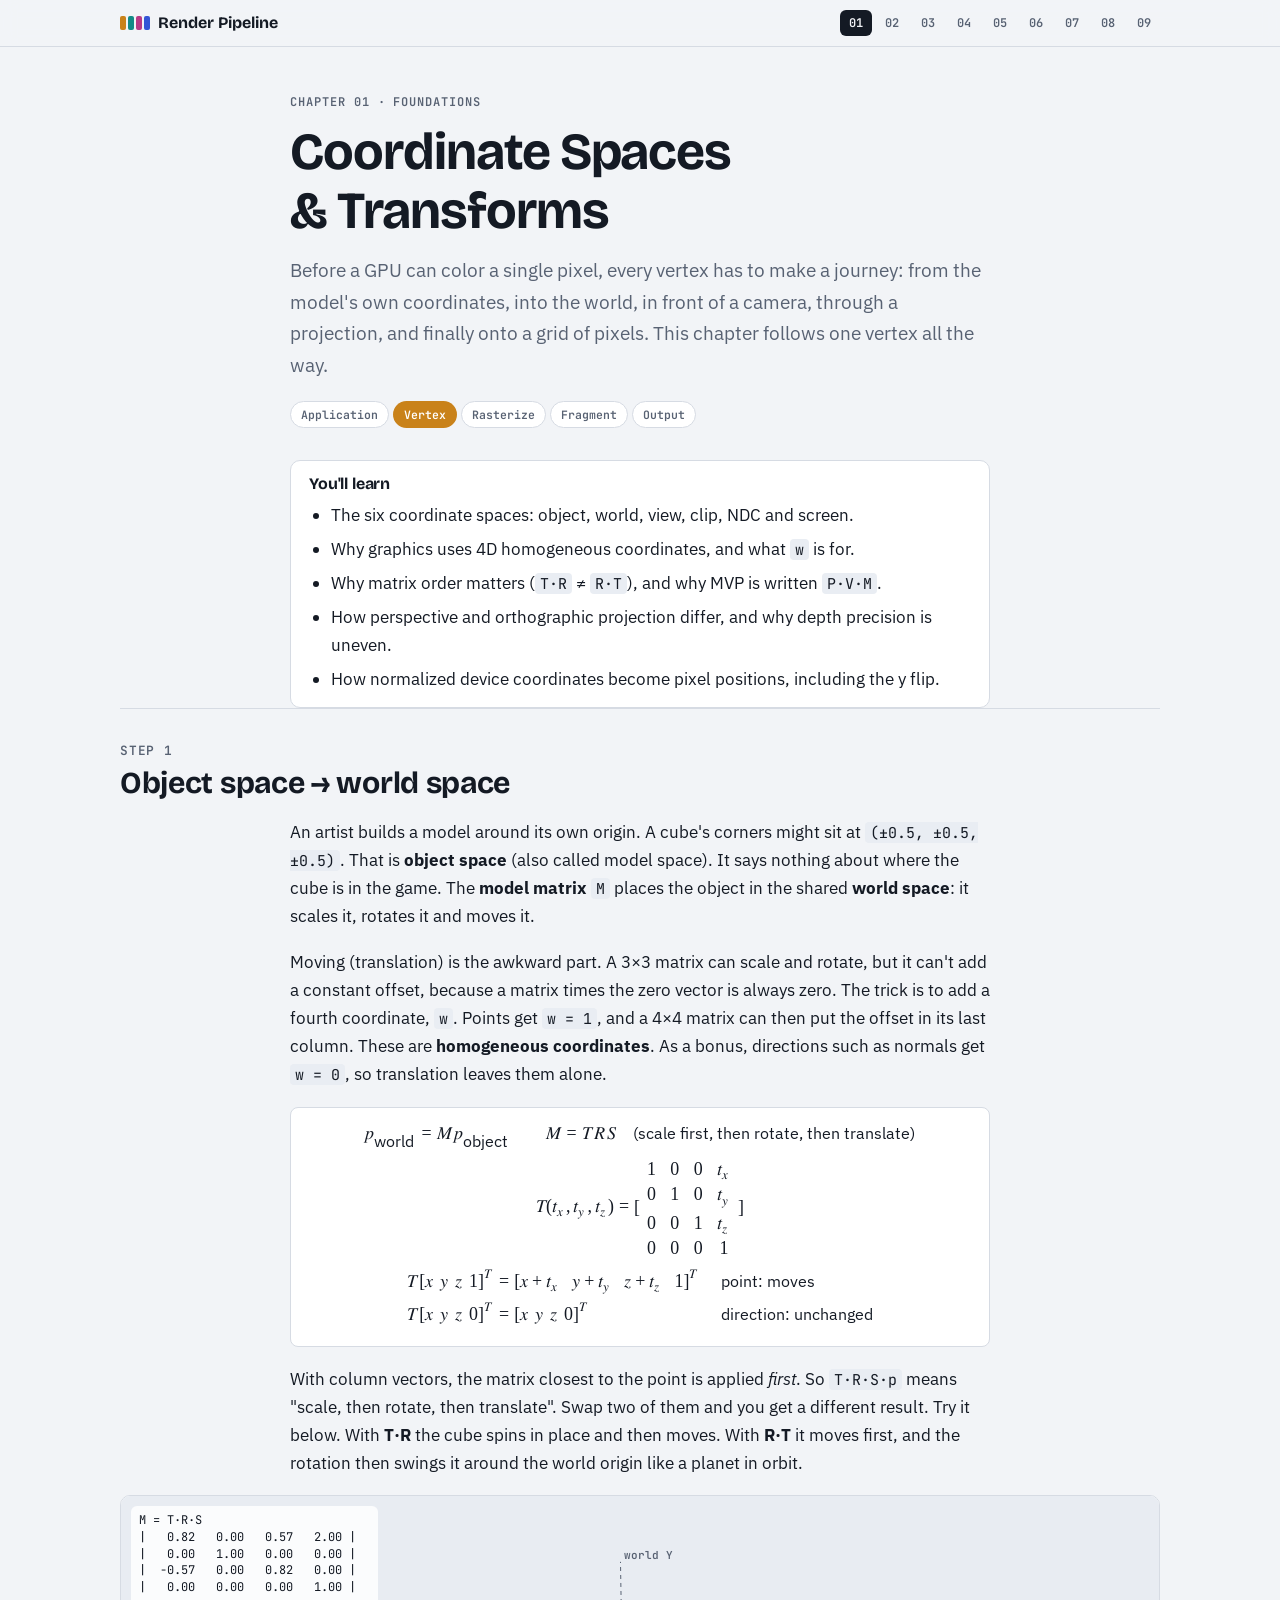
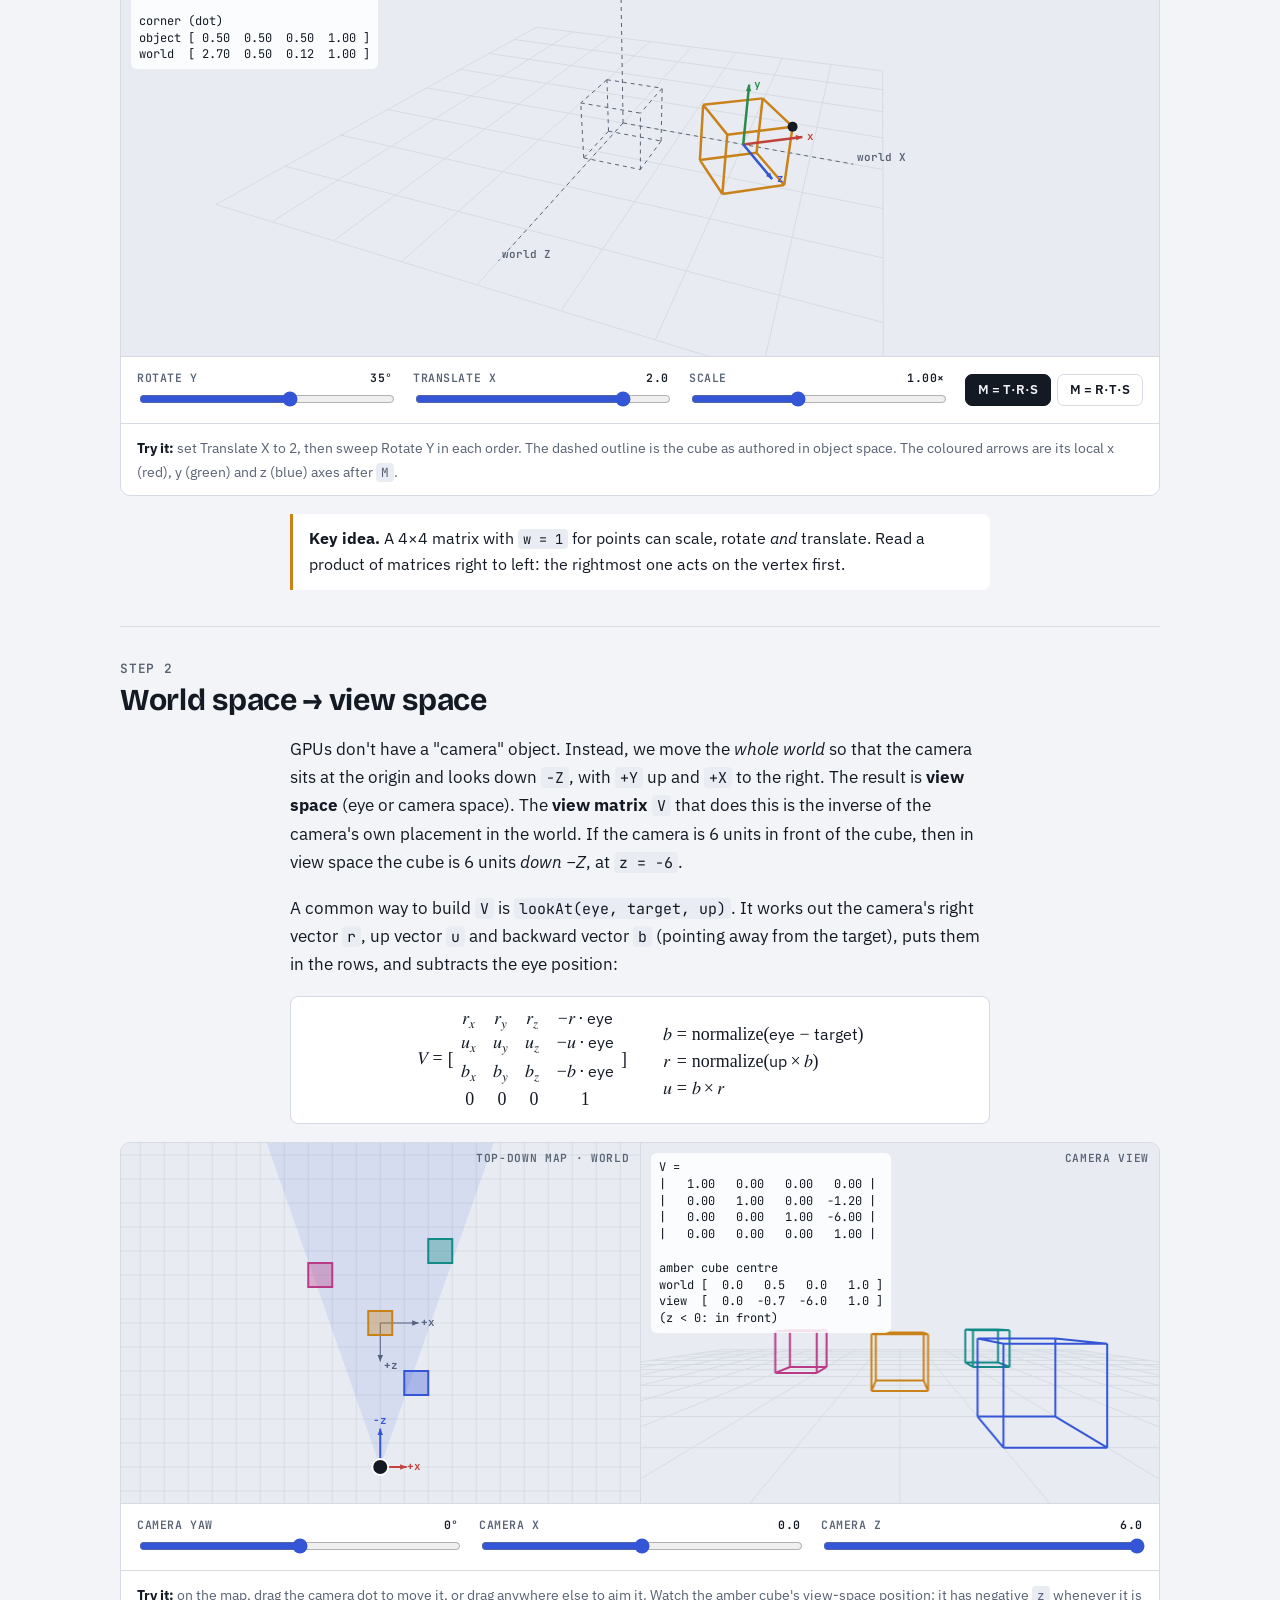
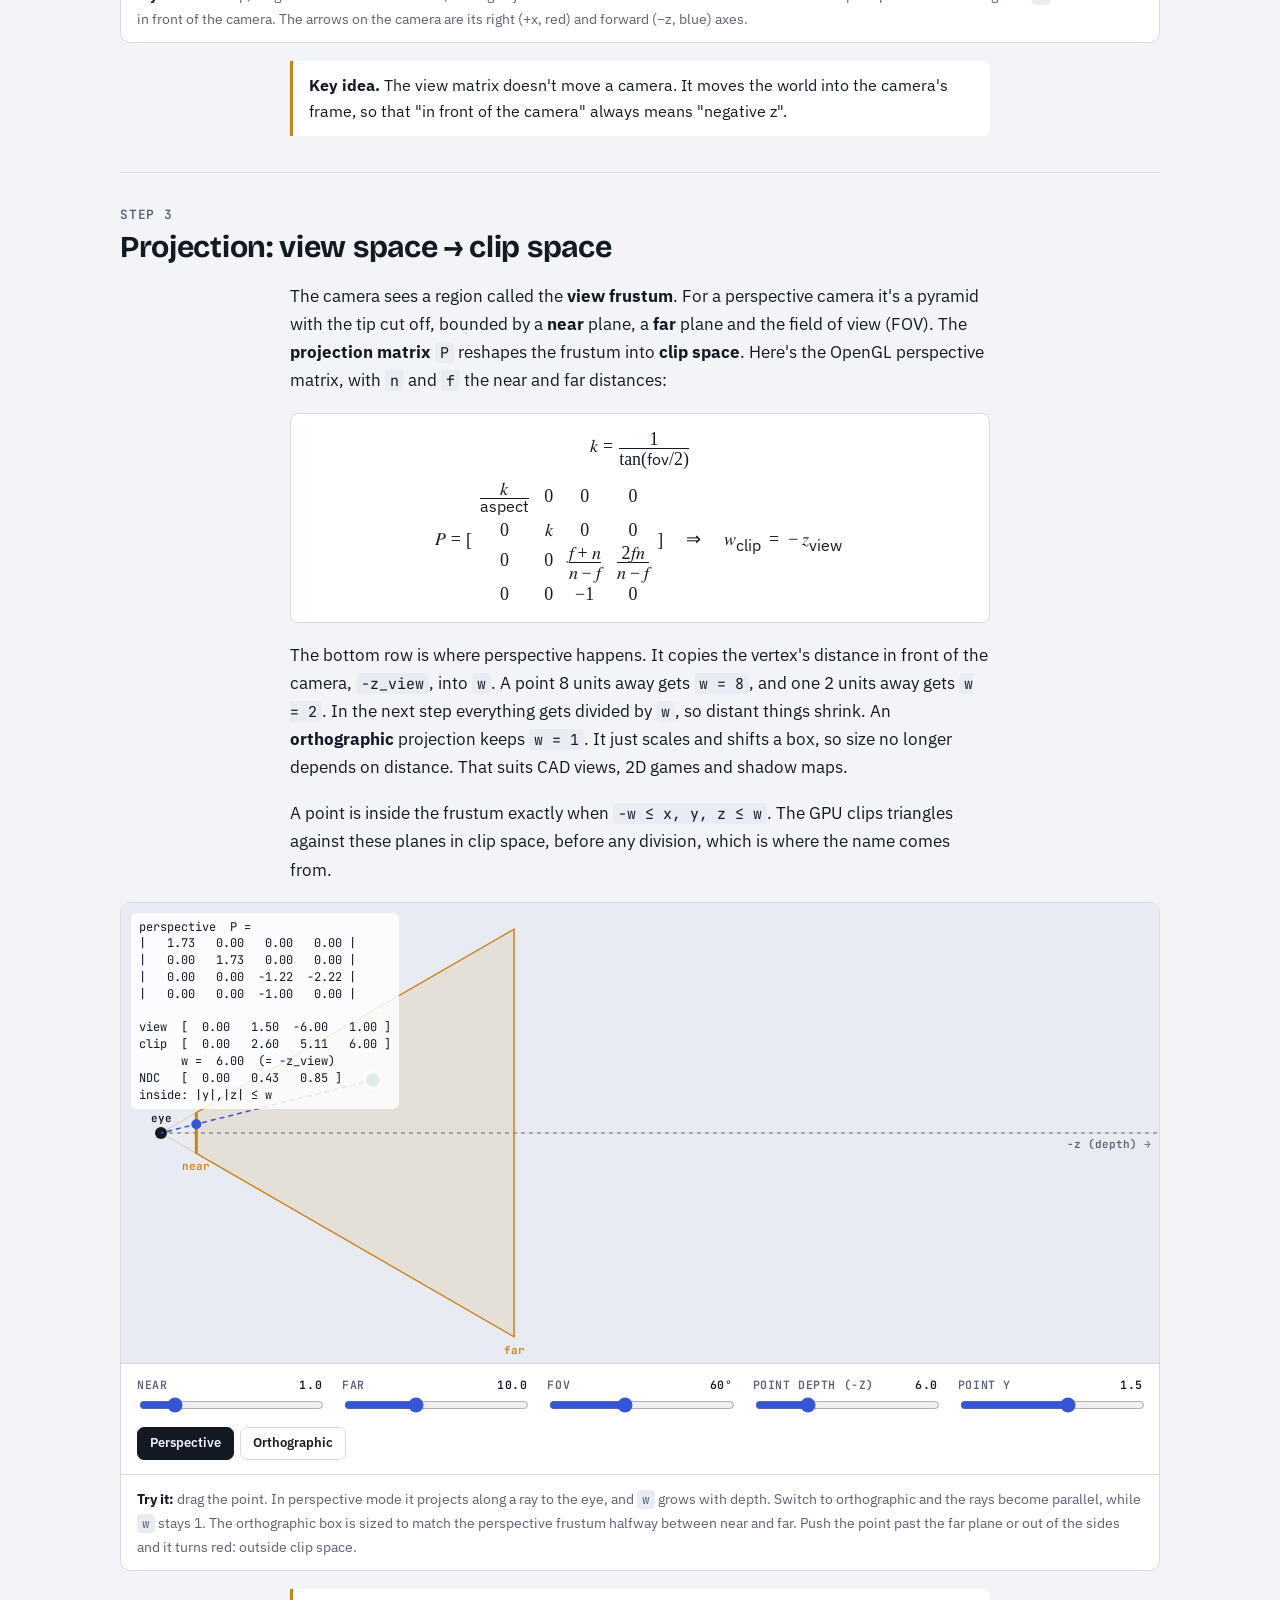
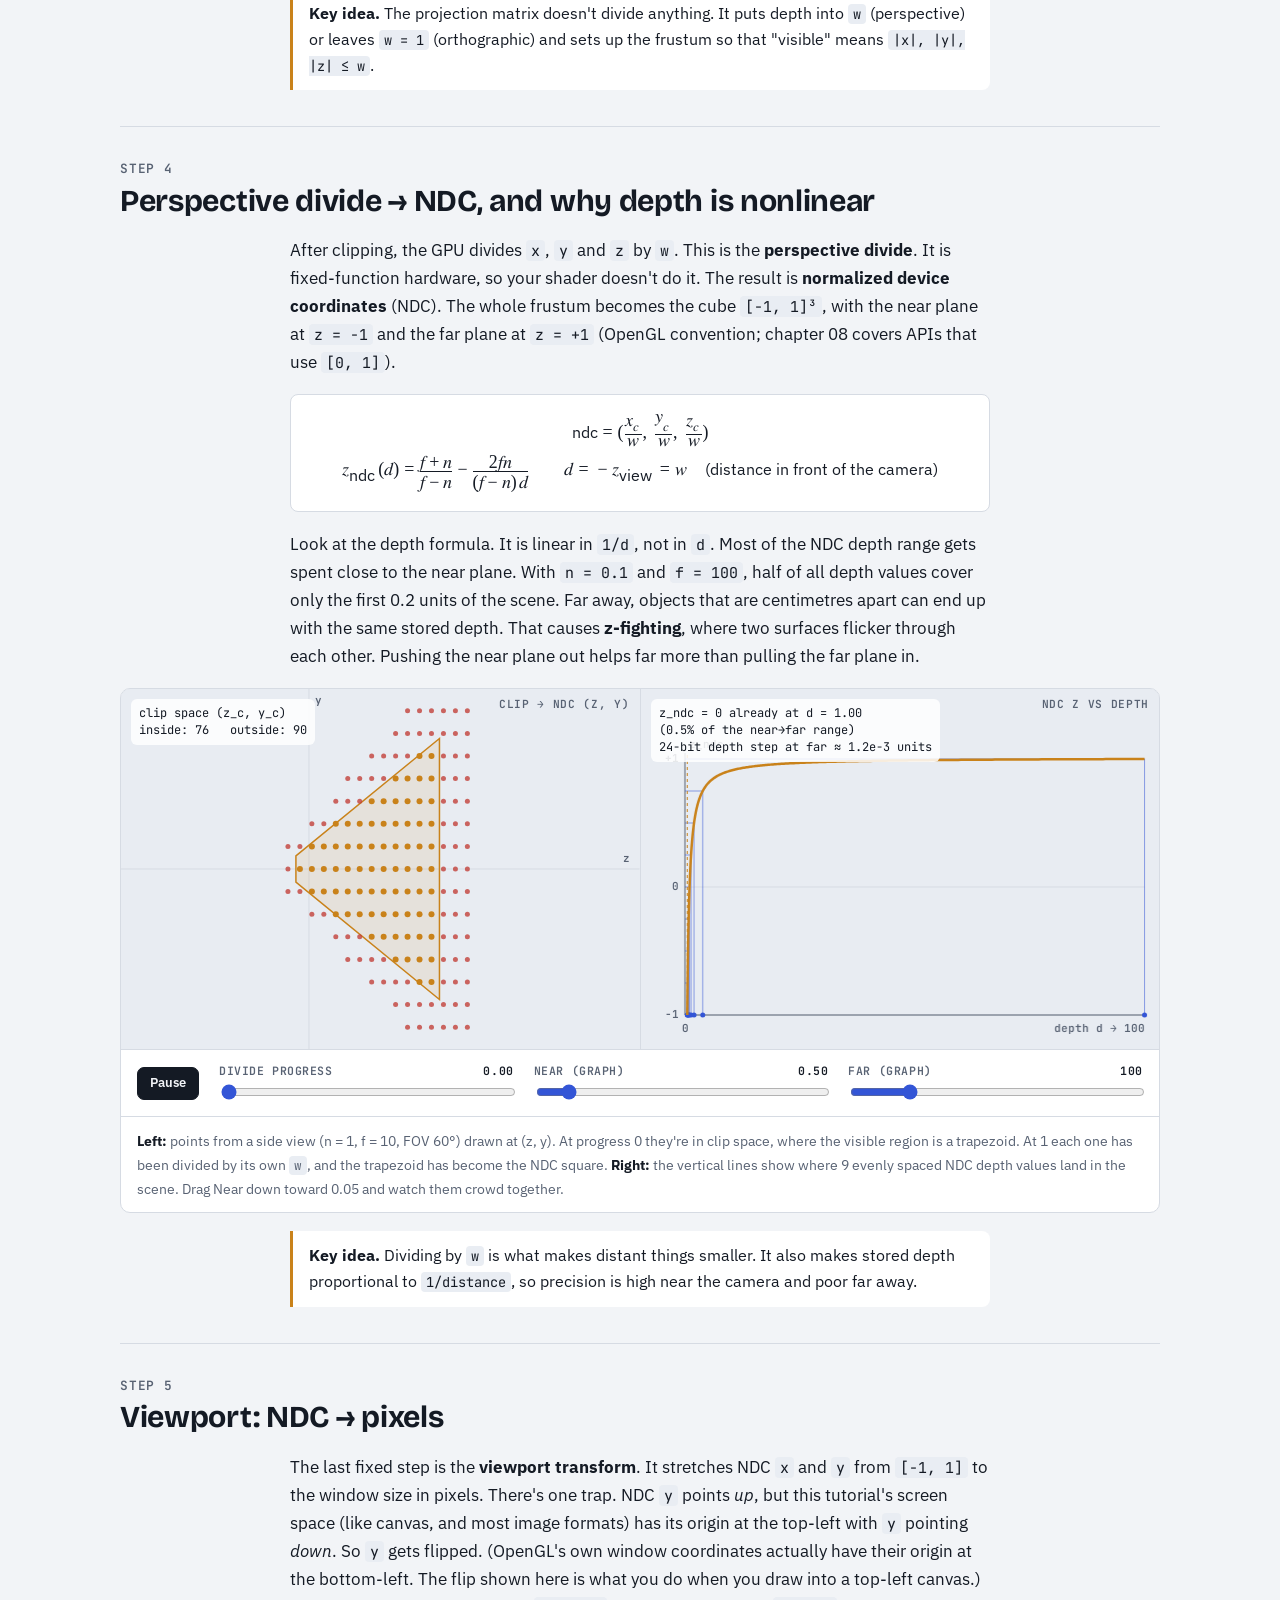
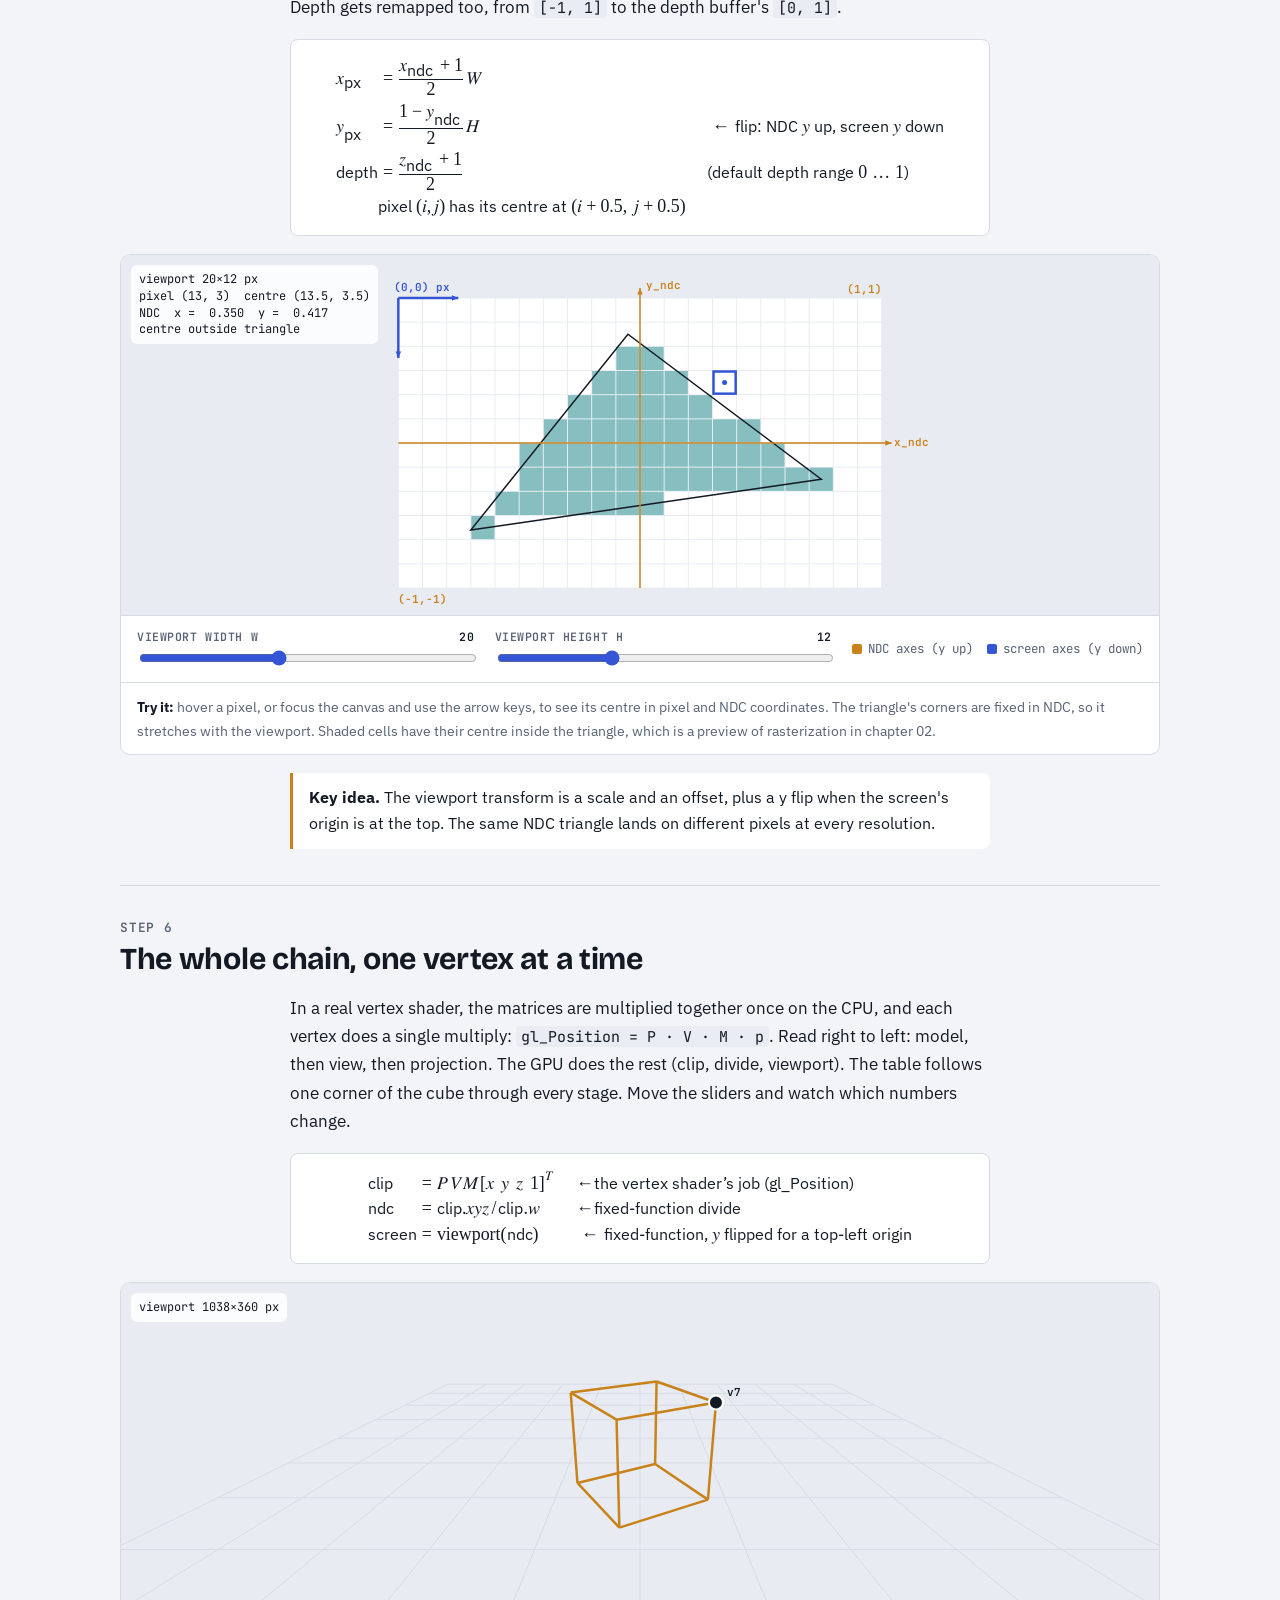
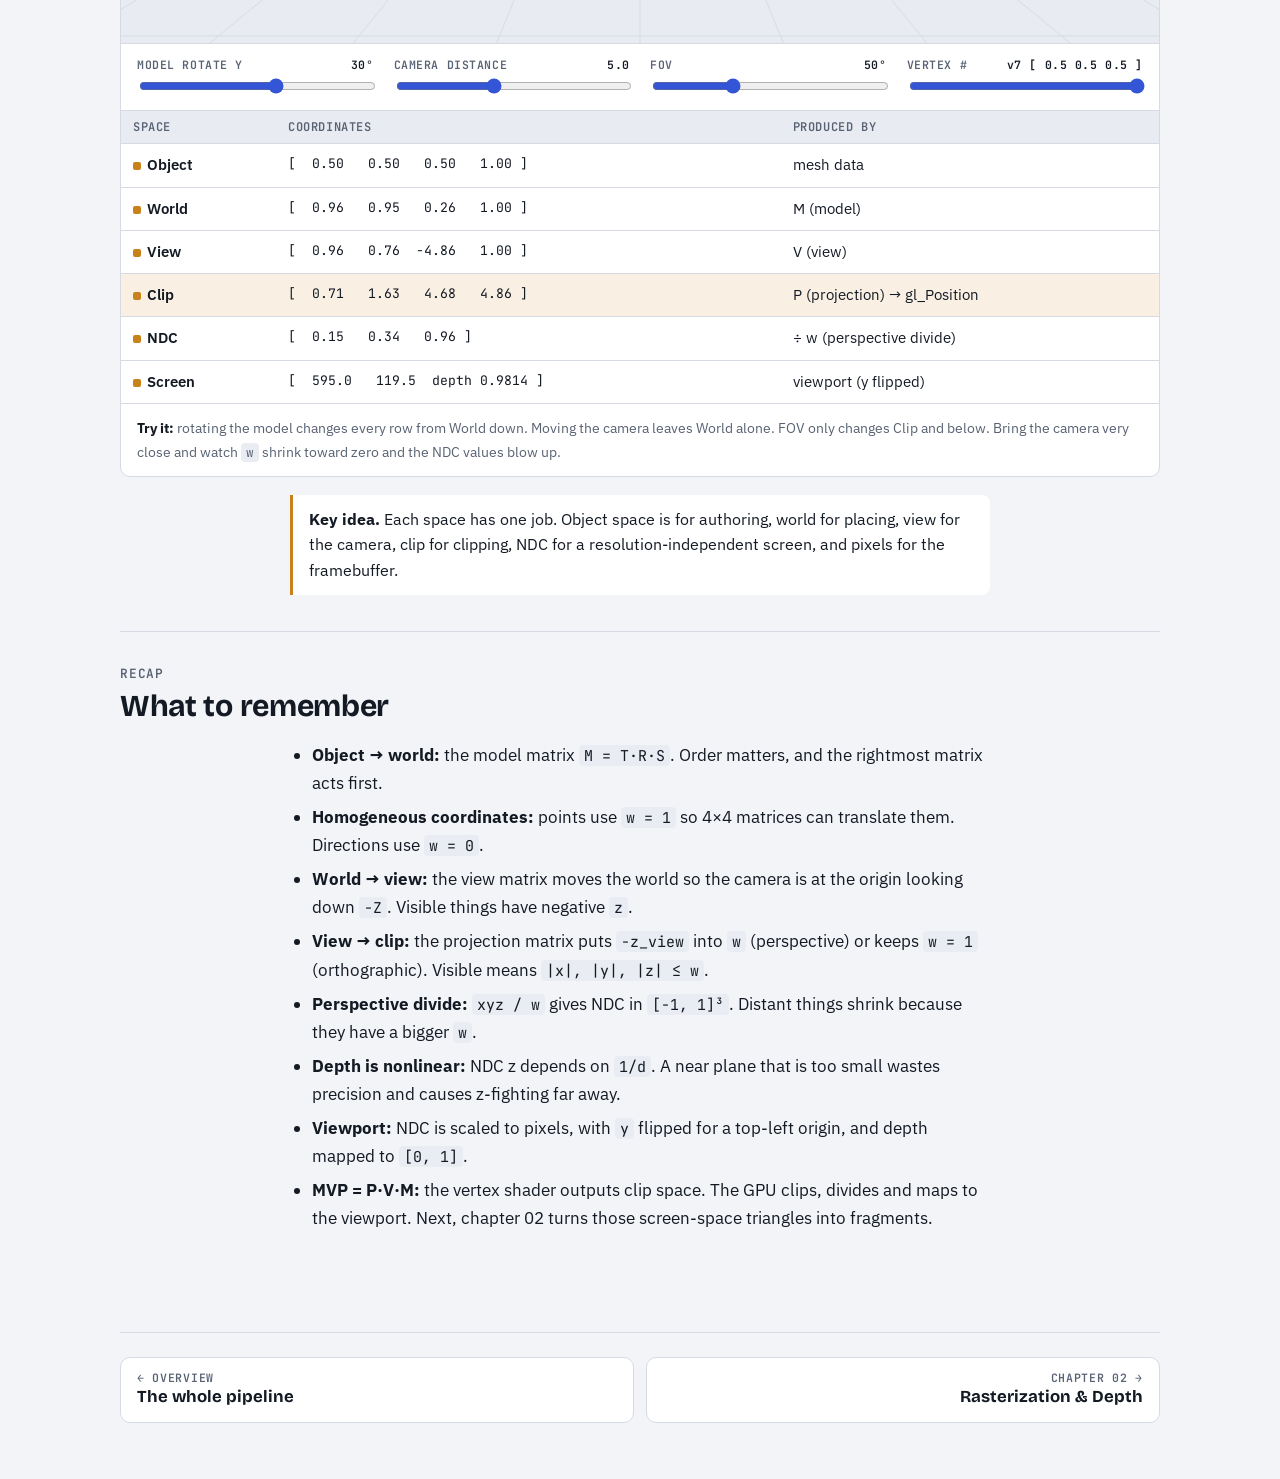
==== commit 1b5c8120: "Render formula blocks as typeset math (MathML) Replace the ASCII-art formulas in chapters 01, 02, 03" ====
--- a/topics/01-transforms.html
+++ b/topics/01-transforms.html
@@ -34,12 +34,14 @@
     <h2><span class="step-no">STEP 1</span>Object space → world space</h2>
     <p>An artist builds a model around its own origin. A cube's corners might sit at <code>(±0.5, ±0.5, ±0.5)</code>. That is <b>object space</b> (also called model space). It says nothing about where the cube is in the game. The <b>model matrix</b> <code>M</code> places the object in the shared <b>world space</b>: it scales it, rotates it and moves it.</p>
     <p>Moving (translation) is the awkward part. A 3×3 matrix can scale and rotate, but it can't add a constant offset, because a matrix times the zero vector is always zero. The trick is to add a fourth coordinate, <code>w</code>. Points get <code>w = 1</code>, and a 4×4 matrix can then put the offset in its last column. These are <b>homogeneous coordinates</b>. As a bonus, directions such as normals get <code>w = 0</code>, so translation leaves them alone.</p>
-    <div class="math">p_world = M · p_object          M = T · R · S   (scale first, then rotate, then translate)
-
-T(tx,ty,tz) = | 1  0  0  tx |      T · [x y z 1]ᵀ = [x+tx  y+ty  z+tz  1]ᵀ   point: moves
-              | 0  1  0  ty |
-              | 0  0  1  tz |      T · [x y z 0]ᵀ = [x     y     z     0]ᵀ   direction: unchanged
-              | 0  0  0  1  |</div>
+    <div class="math"><span class="katex"><math xmlns="http://www.w3.org/1998/Math/MathML" display="block"><semantics><mtable rowspacing="0.25em" columnalign="center" columnspacing="0em"><mtr><mtd><mstyle scriptlevel="0" displaystyle="true"><mrow><msub><mi>p</mi><mtext>world</mtext></msub><mo>=</mo><mi>M</mi><mtext> </mtext><msub><mi>p</mi><mtext>object</mtext></msub><mspace width="2em"/><mi>M</mi><mo>=</mo><mi>T</mi><mtext> </mtext><mi>R</mi><mtext> </mtext><mi>S</mi><mspace width="1em"/><mtext>(scale first, then rotate, then translate)</mtext></mrow></mstyle></mtd></mtr><mtr><mtd><mstyle scriptlevel="0" displaystyle="true"><mrow><mi>T</mi><mo stretchy="false">(</mo><msub><mi>t</mi><mi>x</mi></msub><mo separator="true">,</mo><msub><mi>t</mi><mi>y</mi></msub><mo separator="true">,</mo><msub><mi>t</mi><mi>z</mi></msub><mo stretchy="false">)</mo><mo>=</mo><mrow><mo fence="true">[</mo><mtable rowspacing="0.16em" columnalign="center center center center" columnspacing="1em"><mtr><mtd><mstyle scriptlevel="0" displaystyle="false"><mn>1</mn></mstyle></mtd><mtd><mstyle scriptlevel="0" displaystyle="false"><mn>0</mn></mstyle></mtd><mtd><mstyle scriptlevel="0" displaystyle="false"><mn>0</mn></mstyle></mtd><mtd><mstyle scriptlevel="0" displaystyle="false"><msub><mi>t</mi><mi>x</mi></msub></mstyle></mtd></mtr><mtr><mtd><mstyle scriptlevel="0" displaystyle="false"><mn>0</mn></mstyle></mtd><mtd><mstyle scriptlevel="0" displaystyle="false"><mn>1</mn></mstyle></mtd><mtd><mstyle scriptlevel="0" displaystyle="false"><mn>0</mn></mstyle></mtd><mtd><mstyle scriptlevel="0" displaystyle="false"><msub><mi>t</mi><mi>y</mi></msub></mstyle></mtd></mtr><mtr><mtd><mstyle scriptlevel="0" displaystyle="false"><mn>0</mn></mstyle></mtd><mtd><mstyle scriptlevel="0" displaystyle="false"><mn>0</mn></mstyle></mtd><mtd><mstyle scriptlevel="0" displaystyle="false"><mn>1</mn></mstyle></mtd><mtd><mstyle scriptlevel="0" displaystyle="false"><msub><mi>t</mi><mi>z</mi></msub></mstyle></mtd></mtr><mtr><mtd><mstyle scriptlevel="0" displaystyle="false"><mn>0</mn></mstyle></mtd><mtd><mstyle scriptlevel="0" displaystyle="false"><mn>0</mn></mstyle></mtd><mtd><mstyle scriptlevel="0" displaystyle="false"><mn>0</mn></mstyle></mtd><mtd><mstyle scriptlevel="0" displaystyle="false"><mn>1</mn></mstyle></mtd></mtr></mtable><mo fence="true">]</mo></mrow></mrow></mstyle></mtd></mtr><mtr><mtd><mstyle scriptlevel="0" displaystyle="true"><mtable rowspacing="0.25em" columnalign="right left right left" columnspacing="0em 1em 0em"><mtr><mtd><mstyle scriptlevel="0" displaystyle="true"><mrow><mi>T</mi><mtext> </mtext><mo stretchy="false">[</mo><mi>x</mi><mtext>  </mtext><mtext> </mtext><mi>y</mi><mtext>  </mtext><mtext> </mtext><mi>z</mi><mtext>  </mtext><mtext> </mtext><mn>1</mn><msup><mo stretchy="false">]</mo><mi mathvariant="sans-serif">T</mi></msup></mrow></mstyle></mtd><mtd><mstyle scriptlevel="0" displaystyle="true"><mrow><mrow></mrow><mo>=</mo><mo stretchy="false">[</mo><mi>x</mi><mo>+</mo><msub><mi>t</mi><mi>x</mi></msub><mtext>  </mtext><mtext>  </mtext><mtext> </mtext><mi>y</mi><mo>+</mo><msub><mi>t</mi><mi>y</mi></msub><mtext>  </mtext><mtext>  </mtext><mtext> </mtext><mi>z</mi><mo>+</mo><msub><mi>t</mi><mi>z</mi></msub><mtext>  </mtext><mtext>  </mtext><mtext> </mtext><mn>1</mn><msup><mo stretchy="false">]</mo><mi mathvariant="sans-serif">T</mi></msup></mrow></mstyle></mtd><mtd><mstyle scriptlevel="0" displaystyle="true"><mrow></mrow></mstyle></mtd><mtd><mstyle scriptlevel="0" displaystyle="true"><mrow><mrow></mrow><mtext>point: moves</mtext></mrow></mstyle></mtd></mtr><mtr><mtd><mstyle scriptlevel="0" displaystyle="true"><mrow><mi>T</mi><mtext> </mtext><mo stretchy="false">[</mo><mi>x</mi><mtext>  </mtext><mtext> </mtext><mi>y</mi><mtext>  </mtext><mtext> </mtext><mi>z</mi><mtext>  </mtext><mtext> </mtext><mn>0</mn><msup><mo stretchy="false">]</mo><mi mathvariant="sans-serif">T</mi></msup></mrow></mstyle></mtd><mtd><mstyle scriptlevel="0" displaystyle="true"><mrow><mrow></mrow><mo>=</mo><mo stretchy="false">[</mo><mi>x</mi><mtext>  </mtext><mtext> </mtext><mi>y</mi><mtext>  </mtext><mtext> </mtext><mi>z</mi><mtext>  </mtext><mtext> </mtext><mn>0</mn><msup><mo stretchy="false">]</mo><mi mathvariant="sans-serif">T</mi></msup></mrow></mstyle></mtd><mtd><mstyle scriptlevel="0" displaystyle="true"><mrow></mrow></mstyle></mtd><mtd><mstyle scriptlevel="0" displaystyle="true"><mrow><mrow></mrow><mtext>direction: unchanged</mtext></mrow></mstyle></mtd></mtr></mtable></mstyle></mtd></mtr></mtable><annotation encoding="application/x-tex">\begin{gathered}
+p_{\text{world}} = M\,p_{\text{object}} \qquad M = T\,R\,S \quad \text{(scale first, then rotate, then translate)}\\[10pt]
+T(t_x,t_y,t_z) = \begin{bmatrix} 1 &amp; 0 &amp; 0 &amp; t_x\\ 0 &amp; 1 &amp; 0 &amp; t_y\\ 0 &amp; 0 &amp; 1 &amp; t_z\\ 0 &amp; 0 &amp; 0 &amp; 1 \end{bmatrix}\\[10pt]
+\begin{aligned}
+T\,[x\;\,y\;\,z\;\,1]^{\mathsf T} &amp;= [x+t_x\;\;\, y+t_y\;\;\, z+t_z\;\;\, 1]^{\mathsf T} &amp;&amp; \text{point: moves}\\
+T\,[x\;\,y\;\,z\;\,0]^{\mathsf T} &amp;= [x\;\,y\;\,z\;\,0]^{\mathsf T} &amp;&amp; \text{direction: unchanged}
+\end{aligned}
+\end{gathered}</annotation></semantics></math></span></div>
     <p>With column vectors, the matrix closest to the point is applied <i>first</i>. So <code>T·R·S·p</code> means "scale, then rotate, then translate". Swap two of them and you get a different result. Try it below. With <b>T·R</b> the cube spins in place and then moves. With <b>R·T</b> it moves first, and the rotation then swings it around the world origin like a planet in orbit.</p>
     <figure class="viz">
       <div class="viz-stage"><canvas id="s1" class="tall" aria-label="3D view of a cube in world space with its local axes gizmo, a faint outline of the cube at the world origin, and world axes. Sliders change the model matrix."></canvas><div class="hud" id="s1-hud"></div></div>
@@ -59,10 +61,13 @@
     <h2><span class="step-no">STEP 2</span>World space → view space</h2>
     <p>GPUs don't have a "camera" object. Instead, we move the <i>whole world</i> so that the camera sits at the origin and looks down <code>−Z</code>, with <code>+Y</code> up and <code>+X</code> to the right. The result is <b>view space</b> (eye or camera space). The <b>view matrix</b> <code>V</code> that does this is the inverse of the camera's own placement in the world. If the camera is 6 units in front of the cube, then in view space the cube is 6 units <i>down −Z</i>, at <code>z = −6</code>.</p>
     <p>A common way to build <code>V</code> is <code>lookAt(eye, target, up)</code>. It works out the camera's right vector <code>r</code>, up vector <code>u</code> and backward vector <code>b</code> (pointing away from the target), puts them in the rows, and subtracts the eye position:</p>
-    <div class="math">V = | rx  ry  rz  −r·eye |        b = normalize(eye − target)
-    | ux  uy  uz  −u·eye |        r = normalize(up × b)
-    | bx  by  bz  −b·eye |        u = b × r
-    | 0   0   0     1    |</div>
+    <div class="math"><span class="katex"><math xmlns="http://www.w3.org/1998/Math/MathML" display="block"><semantics><mrow><mi>V</mi><mo>=</mo><mrow><mo fence="true">[</mo><mtable rowspacing="0.16em" columnalign="center center center center" columnspacing="1em"><mtr><mtd><mstyle scriptlevel="0" displaystyle="false"><msub><mi>r</mi><mi>x</mi></msub></mstyle></mtd><mtd><mstyle scriptlevel="0" displaystyle="false"><msub><mi>r</mi><mi>y</mi></msub></mstyle></mtd><mtd><mstyle scriptlevel="0" displaystyle="false"><msub><mi>r</mi><mi>z</mi></msub></mstyle></mtd><mtd><mstyle scriptlevel="0" displaystyle="false"><mrow><mo>−</mo><mi>r</mi><mo>⋅</mo><mtext>eye</mtext></mrow></mstyle></mtd></mtr><mtr><mtd><mstyle scriptlevel="0" displaystyle="false"><msub><mi>u</mi><mi>x</mi></msub></mstyle></mtd><mtd><mstyle scriptlevel="0" displaystyle="false"><msub><mi>u</mi><mi>y</mi></msub></mstyle></mtd><mtd><mstyle scriptlevel="0" displaystyle="false"><msub><mi>u</mi><mi>z</mi></msub></mstyle></mtd><mtd><mstyle scriptlevel="0" displaystyle="false"><mrow><mo>−</mo><mi>u</mi><mo>⋅</mo><mtext>eye</mtext></mrow></mstyle></mtd></mtr><mtr><mtd><mstyle scriptlevel="0" displaystyle="false"><msub><mi>b</mi><mi>x</mi></msub></mstyle></mtd><mtd><mstyle scriptlevel="0" displaystyle="false"><msub><mi>b</mi><mi>y</mi></msub></mstyle></mtd><mtd><mstyle scriptlevel="0" displaystyle="false"><msub><mi>b</mi><mi>z</mi></msub></mstyle></mtd><mtd><mstyle scriptlevel="0" displaystyle="false"><mrow><mo>−</mo><mi>b</mi><mo>⋅</mo><mtext>eye</mtext></mrow></mstyle></mtd></mtr><mtr><mtd><mstyle scriptlevel="0" displaystyle="false"><mn>0</mn></mstyle></mtd><mtd><mstyle scriptlevel="0" displaystyle="false"><mn>0</mn></mstyle></mtd><mtd><mstyle scriptlevel="0" displaystyle="false"><mn>0</mn></mstyle></mtd><mtd><mstyle scriptlevel="0" displaystyle="false"><mn>1</mn></mstyle></mtd></mtr></mtable><mo fence="true">]</mo></mrow><mspace width="2em"/><mtable rowspacing="0.25em" columnalign="right left" columnspacing="0em"><mtr><mtd><mstyle scriptlevel="0" displaystyle="true"><mi>b</mi></mstyle></mtd><mtd><mstyle scriptlevel="0" displaystyle="true"><mrow><mrow></mrow><mo>=</mo><mi mathvariant="normal">normalize</mi><mo>⁡</mo><mo stretchy="false">(</mo><mtext>eye</mtext><mo>−</mo><mtext>target</mtext><mo stretchy="false">)</mo></mrow></mstyle></mtd></mtr><mtr><mtd><mstyle scriptlevel="0" displaystyle="true"><mi>r</mi></mstyle></mtd><mtd><mstyle scriptlevel="0" displaystyle="true"><mrow><mrow></mrow><mo>=</mo><mi mathvariant="normal">normalize</mi><mo>⁡</mo><mo stretchy="false">(</mo><mtext>up</mtext><mo>×</mo><mi>b</mi><mo stretchy="false">)</mo></mrow></mstyle></mtd></mtr><mtr><mtd><mstyle scriptlevel="0" displaystyle="true"><mi>u</mi></mstyle></mtd><mtd><mstyle scriptlevel="0" displaystyle="true"><mrow><mrow></mrow><mo>=</mo><mi>b</mi><mo>×</mo><mi>r</mi></mrow></mstyle></mtd></mtr></mtable></mrow><annotation encoding="application/x-tex">V = \begin{bmatrix} r_x &amp; r_y &amp; r_z &amp; -r\cdot\text{eye}\\ u_x &amp; u_y &amp; u_z &amp; -u\cdot\text{eye}\\ b_x &amp; b_y &amp; b_z &amp; -b\cdot\text{eye}\\ 0 &amp; 0 &amp; 0 &amp; 1 \end{bmatrix}
+\qquad
+\begin{aligned}
+b &amp;= \operatorname{normalize}(\text{eye} - \text{target})\\
+r &amp;= \operatorname{normalize}(\text{up} \times b)\\
+u &amp;= b \times r
+\end{aligned}</annotation></semantics></math></span></div>
     <figure class="viz">
       <div class="viz-split">
         <div class="viz-stage"><canvas id="s2map" aria-label="Top-down map of the world showing four cubes and a camera with its field-of-view wedge. Drag the camera to move it, drag elsewhere to aim it."></canvas><span class="pane-label">Top-down map · world</span></div>
@@ -82,12 +87,11 @@
   <section class="step" id="projection">
     <h2><span class="step-no">STEP 3</span>Projection: view space → clip space</h2>
     <p>The camera sees a region called the <b>view frustum</b>. For a perspective camera it's a pyramid with the tip cut off, bounded by a <b>near</b> plane, a <b>far</b> plane and the field of view (FOV). The <b>projection matrix</b> <code>P</code> reshapes the frustum into <b>clip space</b>. Here's the OpenGL perspective matrix, with <code>n</code> and <code>f</code> the near and far distances:</p>
-    <div class="math">k = 1 / tan(fov / 2)
-
-P = | k/aspect  0        0              0        |
-    | 0         k        0              0        |
-    | 0         0   (f+n)/(n−f)    2·f·n/(n−f)    |
-    | 0         0       −1              0        |      →   w_clip = −z_view</div>
+    <div class="math"><span class="katex"><math xmlns="http://www.w3.org/1998/Math/MathML" display="block"><semantics><mtable rowspacing="0.25em" columnalign="center" columnspacing="0em"><mtr><mtd><mstyle scriptlevel="0" displaystyle="true"><mrow><mi>k</mi><mo>=</mo><mfrac><mn>1</mn><mrow><mi>tan</mi><mo>⁡</mo><mo stretchy="false">(</mo><mtext>fov</mtext><mi mathvariant="normal">/</mi><mn>2</mn><mo stretchy="false">)</mo></mrow></mfrac></mrow></mstyle></mtd></mtr><mtr><mtd><mstyle scriptlevel="0" displaystyle="true"><mrow><mi>P</mi><mo>=</mo><mrow><mo fence="true">[</mo><mtable rowspacing="0.16em" columnalign="center center center center" columnspacing="1em"><mtr><mtd><mstyle scriptlevel="0" displaystyle="false"><mstyle displaystyle="true" scriptlevel="0"><mfrac><mi>k</mi><mtext>aspect</mtext></mfrac></mstyle></mstyle></mtd><mtd><mstyle scriptlevel="0" displaystyle="false"><mn>0</mn></mstyle></mtd><mtd><mstyle scriptlevel="0" displaystyle="false"><mn>0</mn></mstyle></mtd><mtd><mstyle scriptlevel="0" displaystyle="false"><mn>0</mn></mstyle></mtd></mtr><mtr><mtd><mstyle scriptlevel="0" displaystyle="false"><mn>0</mn></mstyle></mtd><mtd><mstyle scriptlevel="0" displaystyle="false"><mi>k</mi></mstyle></mtd><mtd><mstyle scriptlevel="0" displaystyle="false"><mn>0</mn></mstyle></mtd><mtd><mstyle scriptlevel="0" displaystyle="false"><mn>0</mn></mstyle></mtd></mtr><mtr><mtd><mstyle scriptlevel="0" displaystyle="false"><mn>0</mn></mstyle></mtd><mtd><mstyle scriptlevel="0" displaystyle="false"><mn>0</mn></mstyle></mtd><mtd><mstyle scriptlevel="0" displaystyle="false"><mstyle displaystyle="true" scriptlevel="0"><mfrac><mrow><mi>f</mi><mo>+</mo><mi>n</mi></mrow><mrow><mi>n</mi><mo>−</mo><mi>f</mi></mrow></mfrac></mstyle></mstyle></mtd><mtd><mstyle scriptlevel="0" displaystyle="false"><mstyle displaystyle="true" scriptlevel="0"><mfrac><mrow><mn>2</mn><mi>f</mi><mi>n</mi></mrow><mrow><mi>n</mi><mo>−</mo><mi>f</mi></mrow></mfrac></mstyle></mstyle></mtd></mtr><mtr><mtd><mstyle scriptlevel="0" displaystyle="false"><mn>0</mn></mstyle></mtd><mtd><mstyle scriptlevel="0" displaystyle="false"><mn>0</mn></mstyle></mtd><mtd><mstyle scriptlevel="0" displaystyle="false"><mrow><mo>−</mo><mn>1</mn></mrow></mstyle></mtd><mtd><mstyle scriptlevel="0" displaystyle="false"><mn>0</mn></mstyle></mtd></mtr></mtable><mo fence="true">]</mo></mrow><mspace width="1em"/><mo>⇒</mo><mspace width="1em"/><msub><mi>w</mi><mtext>clip</mtext></msub><mo>=</mo><mo>−</mo><msub><mi>z</mi><mtext>view</mtext></msub></mrow></mstyle></mtd></mtr></mtable><annotation encoding="application/x-tex">\begin{gathered}
+k = \frac{1}{\tan(\text{fov}/2)}\\[10pt]
+P = \begin{bmatrix} \dfrac{k}{\text{aspect}} &amp; 0 &amp; 0 &amp; 0\\[6pt] 0 &amp; k &amp; 0 &amp; 0\\ 0 &amp; 0 &amp; \dfrac{f+n}{n-f} &amp; \dfrac{2fn}{n-f}\\[6pt] 0 &amp; 0 &amp; -1 &amp; 0 \end{bmatrix}
+\quad\Rightarrow\quad w_{\text{clip}} = -z_{\text{view}}
+\end{gathered}</annotation></semantics></math></span></div>
     <p>The bottom row is where perspective happens. It copies the vertex's distance in front of the camera, <code>−z_view</code>, into <code>w</code>. A point 8 units away gets <code>w = 8</code>, and one 2 units away gets <code>w = 2</code>. In the next step everything gets divided by <code>w</code>, so distant things shrink. An <b>orthographic</b> projection keeps <code>w = 1</code>. It just scales and shifts a box, so size no longer depends on distance. That suits CAD views, 2D games and shadow maps.</p>
     <p>A point is inside the frustum exactly when <code>−w ≤ x, y, z ≤ w</code>. The GPU clips triangles against these planes in clip space, before any division, which is where the name comes from.</p>
     <figure class="viz">
@@ -109,9 +113,10 @@
   <section class="step" id="divide">
     <h2><span class="step-no">STEP 4</span>Perspective divide → NDC, and why depth is nonlinear</h2>
     <p>After clipping, the GPU divides <code>x</code>, <code>y</code> and <code>z</code> by <code>w</code>. This is the <b>perspective divide</b>. It is fixed-function hardware, so your shader doesn't do it. The result is <b>normalized device coordinates</b> (NDC). The whole frustum becomes the cube <code>[−1, 1]³</code>, with the near plane at <code>z = −1</code> and the far plane at <code>z = +1</code> (OpenGL convention; chapter 08 covers APIs that use <code>[0, 1]</code>).</p>
-    <div class="math">ndc = ( x_c / w,  y_c / w,  z_c / w )
-
-z_ndc(d) = (f+n)/(f−n) − 2·f·n / ((f−n)·d)        d = −z_view = w   (distance in front of the camera)</div>
+    <div class="math"><span class="katex"><math xmlns="http://www.w3.org/1998/Math/MathML" display="block"><semantics><mtable rowspacing="0.25em" columnalign="center" columnspacing="0em"><mtr><mtd><mstyle scriptlevel="0" displaystyle="true"><mrow><mtext>ndc</mtext><mo>=</mo><mrow><mo fence="true">(</mo><mfrac><msub><mi>x</mi><mi>c</mi></msub><mi>w</mi></mfrac><mo separator="true">,</mo><mtext> </mtext><mfrac><msub><mi>y</mi><mi>c</mi></msub><mi>w</mi></mfrac><mo separator="true">,</mo><mtext> </mtext><mfrac><msub><mi>z</mi><mi>c</mi></msub><mi>w</mi></mfrac><mo fence="true">)</mo></mrow></mrow></mstyle></mtd></mtr><mtr><mtd><mstyle scriptlevel="0" displaystyle="true"><mrow><msub><mi>z</mi><mtext>ndc</mtext></msub><mo stretchy="false">(</mo><mi>d</mi><mo stretchy="false">)</mo><mo>=</mo><mfrac><mrow><mi>f</mi><mo>+</mo><mi>n</mi></mrow><mrow><mi>f</mi><mo>−</mo><mi>n</mi></mrow></mfrac><mo>−</mo><mfrac><mrow><mn>2</mn><mi>f</mi><mi>n</mi></mrow><mrow><mo stretchy="false">(</mo><mi>f</mi><mo>−</mo><mi>n</mi><mo stretchy="false">)</mo><mtext> </mtext><mi>d</mi></mrow></mfrac><mspace width="2em"/><mi>d</mi><mo>=</mo><mo>−</mo><msub><mi>z</mi><mtext>view</mtext></msub><mo>=</mo><mi>w</mi><mspace width="1em"/><mtext>(distance in front of the camera)</mtext></mrow></mstyle></mtd></mtr></mtable><annotation encoding="application/x-tex">\begin{gathered}
+\text{ndc} = \left(\frac{x_c}{w},\ \frac{y_c}{w},\ \frac{z_c}{w}\right)\\[10pt]
+z_{\text{ndc}}(d) = \frac{f+n}{f-n} - \frac{2fn}{(f-n)\,d} \qquad d = -z_{\text{view}} = w \quad \text{(distance in front of the camera)}
+\end{gathered}</annotation></semantics></math></span></div>
     <p>Look at the depth formula. It is linear in <code>1/d</code>, not in <code>d</code>. Most of the NDC depth range gets spent close to the near plane. With <code>n = 0.1</code> and <code>f = 100</code>, half of all depth values cover only the first 0.2 units of the scene. Far away, objects that are centimetres apart can end up with the same stored depth. That causes <b>z-fighting</b>, where two surfaces flicker through each other. Pushing the near plane out helps far more than pulling the far plane in.</p>
     <figure class="viz">
       <div class="viz-split">
@@ -133,11 +138,12 @@
   <section class="step" id="viewport">
     <h2><span class="step-no">STEP 5</span>Viewport: NDC → pixels</h2>
     <p>The last fixed step is the <b>viewport transform</b>. It stretches NDC <code>x</code> and <code>y</code> from <code>[−1, 1]</code> to the window size in pixels. There's one trap. NDC <code>y</code> points <i>up</i>, but this tutorial's screen space (like canvas, and most image formats) has its origin at the top-left with <code>y</code> pointing <i>down</i>. So <code>y</code> gets flipped. (OpenGL's own window coordinates actually have their origin at the bottom-left. The flip shown here is what you do when you draw into a top-left canvas.) Depth gets remapped too, from <code>[−1, 1]</code> to the depth buffer's <code>[0, 1]</code>.</p>
-    <div class="math">x_px  = (x_ndc + 1) / 2 · W
-y_px  = (1 − y_ndc) / 2 · H        ← flip: NDC y up, screen y down
-depth = (z_ndc + 1) / 2            (default depth range 0…1)
-
-pixel (i, j) has its centre at (i + 0.5, j + 0.5)</div>
+    <div class="math"><span class="katex"><math xmlns="http://www.w3.org/1998/Math/MathML" display="block"><semantics><mtable rowspacing="0.25em" columnalign="right left right left" columnspacing="0em 1em 0em"><mtr><mtd><mstyle scriptlevel="0" displaystyle="true"><msub><mi>x</mi><mtext>px</mtext></msub></mstyle></mtd><mtd><mstyle scriptlevel="0" displaystyle="true"><mrow><mrow></mrow><mo>=</mo><mfrac><mrow><msub><mi>x</mi><mtext>ndc</mtext></msub><mo>+</mo><mn>1</mn></mrow><mn>2</mn></mfrac><mtext> </mtext><mi>W</mi></mrow></mstyle></mtd></mtr><mtr><mtd><mstyle scriptlevel="0" displaystyle="true"><msub><mi>y</mi><mtext>px</mtext></msub></mstyle></mtd><mtd><mstyle scriptlevel="0" displaystyle="true"><mrow><mrow></mrow><mo>=</mo><mfrac><mrow><mn>1</mn><mo>−</mo><msub><mi>y</mi><mtext>ndc</mtext></msub></mrow><mn>2</mn></mfrac><mtext> </mtext><mi>H</mi></mrow></mstyle></mtd><mtd><mstyle scriptlevel="0" displaystyle="true"><mrow></mrow></mstyle></mtd><mtd><mstyle scriptlevel="0" displaystyle="true"><mrow><mrow></mrow><mo>←</mo><mtext>flip: NDC </mtext><mi>y</mi><mtext> up, screen </mtext><mi>y</mi><mtext> down</mtext></mrow></mstyle></mtd></mtr><mtr><mtd><mstyle scriptlevel="0" displaystyle="true"><mtext>depth</mtext></mstyle></mtd><mtd><mstyle scriptlevel="0" displaystyle="true"><mrow><mrow></mrow><mo>=</mo><mfrac><mrow><msub><mi>z</mi><mtext>ndc</mtext></msub><mo>+</mo><mn>1</mn></mrow><mn>2</mn></mfrac></mrow></mstyle></mtd><mtd><mstyle scriptlevel="0" displaystyle="true"><mrow></mrow></mstyle></mtd><mtd><mstyle scriptlevel="0" displaystyle="true"><mrow><mrow></mrow><mtext>(default depth range </mtext><mn>0</mn><mo>…</mo><mn>1</mn><mtext>)</mtext></mrow></mstyle></mtd></mtr><mtr><mtd><mstyle scriptlevel="0" displaystyle="true"><mrow></mrow></mstyle></mtd><mtd><mstyle scriptlevel="0" displaystyle="true"><mrow><mrow></mrow><mtext>pixel </mtext><mo stretchy="false">(</mo><mi>i</mi><mo separator="true">,</mo><mi>j</mi><mo stretchy="false">)</mo><mtext> has its centre at </mtext><mo stretchy="false">(</mo><mi>i</mi><mo>+</mo><mn>0.5</mn><mo separator="true">,</mo><mtext> </mtext><mi>j</mi><mo>+</mo><mn>0.5</mn><mo stretchy="false">)</mo></mrow></mstyle></mtd></mtr></mtable><annotation encoding="application/x-tex">\begin{aligned}
+x_{\text{px}} &amp;= \frac{x_{\text{ndc}} + 1}{2}\,W\\[4pt]
+y_{\text{px}} &amp;= \frac{1 - y_{\text{ndc}}}{2}\,H &amp;&amp; \leftarrow \text{flip: NDC } y \text{ up, screen } y \text{ down}\\[4pt]
+\text{depth} &amp;= \frac{z_{\text{ndc}} + 1}{2} &amp;&amp; \text{(default depth range } 0 \ldots 1\text{)}\\[8pt]
+&amp; \text{pixel } (i, j) \text{ has its centre at } (i + 0.5,\ j + 0.5)
+\end{aligned}</annotation></semantics></math></span></div>
     <figure class="viz">
       <div class="viz-stage"><canvas id="s5" tabindex="0" aria-label="A grid of pixels with NDC axes through its centre and screen axes from the top-left corner. A triangle given in NDC is drawn over it. Hover or use arrow keys to inspect a pixel."></canvas><div class="hud" id="s5-hud"></div></div>
       <div class="controls">
@@ -154,9 +160,11 @@
   <section class="step" id="chain">
     <h2><span class="step-no">STEP 6</span>The whole chain, one vertex at a time</h2>
     <p>In a real vertex shader, the matrices are multiplied together once on the CPU, and each vertex does a single multiply: <code>gl_Position = P · V · M · p</code>. Read right to left: model, then view, then projection. The GPU does the rest (clip, divide, viewport). The table follows one corner of the cube through every stage. Move the sliders and watch which numbers change.</p>
-    <div class="math">clip   = P · V · M · [x y z 1]ᵀ      ← the vertex shader's job (gl_Position)
-ndc    = clip.xyz / clip.w             ← fixed-function divide
-screen = viewport(ndc)                 ← fixed-function, y flipped for a top-left origin</div>
+    <div class="math"><span class="katex"><math xmlns="http://www.w3.org/1998/Math/MathML" display="block"><semantics><mtable rowspacing="0.25em" columnalign="right left right left" columnspacing="0em 1em 0em"><mtr><mtd><mstyle scriptlevel="0" displaystyle="true"><mtext>clip</mtext></mstyle></mtd><mtd><mstyle scriptlevel="0" displaystyle="true"><mrow><mrow></mrow><mo>=</mo><mi>P</mi><mtext> </mtext><mi>V</mi><mtext> </mtext><mi>M</mi><mtext> </mtext><mo stretchy="false">[</mo><mi>x</mi><mtext>  </mtext><mtext> </mtext><mi>y</mi><mtext>  </mtext><mtext> </mtext><mi>z</mi><mtext>  </mtext><mtext> </mtext><mn>1</mn><msup><mo stretchy="false">]</mo><mi mathvariant="sans-serif">T</mi></msup></mrow></mstyle></mtd><mtd><mstyle scriptlevel="0" displaystyle="true"><mrow></mrow></mstyle></mtd><mtd><mstyle scriptlevel="0" displaystyle="true"><mrow><mrow></mrow><mo>←</mo><mtext>the vertex shader’s job (</mtext><mtext mathvariant="monospace">gl_Position</mtext><mtext>)</mtext></mrow></mstyle></mtd></mtr><mtr><mtd><mstyle scriptlevel="0" displaystyle="true"><mtext>ndc</mtext></mstyle></mtd><mtd><mstyle scriptlevel="0" displaystyle="true"><mrow><mrow></mrow><mo>=</mo><mtext>clip</mtext><mi mathvariant="normal">.</mi><mi>x</mi><mi>y</mi><mi>z</mi><mtext> </mtext><mi mathvariant="normal">/</mi><mtext> </mtext><mtext>clip</mtext><mi mathvariant="normal">.</mi><mi>w</mi></mrow></mstyle></mtd><mtd><mstyle scriptlevel="0" displaystyle="true"><mrow></mrow></mstyle></mtd><mtd><mstyle scriptlevel="0" displaystyle="true"><mrow><mrow></mrow><mo>←</mo><mtext>fixed-function divide</mtext></mrow></mstyle></mtd></mtr><mtr><mtd><mstyle scriptlevel="0" displaystyle="true"><mtext>screen</mtext></mstyle></mtd><mtd><mstyle scriptlevel="0" displaystyle="true"><mrow><mrow></mrow><mo>=</mo><mi mathvariant="normal">viewport</mi><mo>⁡</mo><mo stretchy="false">(</mo><mtext>ndc</mtext><mo stretchy="false">)</mo></mrow></mstyle></mtd><mtd><mstyle scriptlevel="0" displaystyle="true"><mrow></mrow></mstyle></mtd><mtd><mstyle scriptlevel="0" displaystyle="true"><mrow><mrow></mrow><mo>←</mo><mtext>fixed-function, </mtext><mi>y</mi><mtext> flipped for a top-left origin</mtext></mrow></mstyle></mtd></mtr></mtable><annotation encoding="application/x-tex">\begin{aligned}
+\text{clip} &amp;= P\,V\,M\,[x\;\,y\;\,z\;\,1]^{\mathsf T} &amp;&amp; \leftarrow \text{the vertex shader&#x27;s job (}\texttt{gl\_Position}\text{)}\\
+\text{ndc} &amp;= \text{clip}.xyz \,/\, \text{clip}.w &amp;&amp; \leftarrow \text{fixed-function divide}\\
+\text{screen} &amp;= \operatorname{viewport}(\text{ndc}) &amp;&amp; \leftarrow \text{fixed-function, } y \text{ flipped for a top-left origin}
+\end{aligned}</annotation></semantics></math></span></div>
     <figure class="viz">
       <div class="viz-stage"><canvas id="s6" aria-label="Rendered cube with one highlighted vertex whose coordinates through every stage appear in the table below."></canvas><div class="hud" id="s6-hud"></div></div>
       <div class="controls">
--- a/assets/style.css
+++ b/assets/style.css
@@ -166,7 +166,14 @@
 code { font: 400 0.88em/1.4 var(--font-mono); background: var(--code-bg); padding: 1px 5px; border-radius: 4px; }
 pre { margin: 0; background: var(--code-bg); border-radius: 8px; padding: 14px 16px; overflow-x: auto; font: 400 0.85rem/1.55 var(--font-mono); border: 1px solid var(--line); }
 pre code { background: none; padding: 0; font-size: inherit; }
-.math { font: 400 0.95rem/1.6 var(--font-mono); background: var(--surface); border: 1px solid var(--line); border-radius: 8px; padding: 12px 16px; overflow-x: auto; white-space: pre; }
+.math { background: var(--surface); color: var(--ink); border: 1px solid var(--line); border-radius: 8px; padding: 14px 16px; overflow-x: auto; }
+.math math { font-family: "Cambria Math", "STIX Two Math", "Latin Modern Math", math; font-size: 1.12rem; margin: 0; }
+.math mtext { font-family: var(--font-body); font-size: 0.9em; white-space: nowrap; }
+/* Chrome ignores MathML's columnalign attribute, so align KaTeX's aligned/cases tables with CSS. */
+.math mtable[columnalign^="right left"] > mtr > mtd:nth-child(odd) { text-align: right; padding-left: 1.2em; padding-right: 0; }
+.math mtable[columnalign^="right left"] > mtr > mtd:nth-child(even) { text-align: left; padding-left: 0; padding-right: 0; }
+.math mtable[columnalign^="right left"] > mtr > mtd:first-child { padding-left: 0; }
+.math mtable[columnalign^="left"] > mtr > mtd { text-align: left; }
 .table-wrap { overflow-x: auto; border: 1px solid var(--line); border-radius: 8px; background: var(--surface); }
 table { border-collapse: collapse; width: 100%; font-size: 0.92rem; }
 th, td { text-align: left; padding: 9px 12px; border-bottom: 1px solid var(--line); vertical-align: top; }
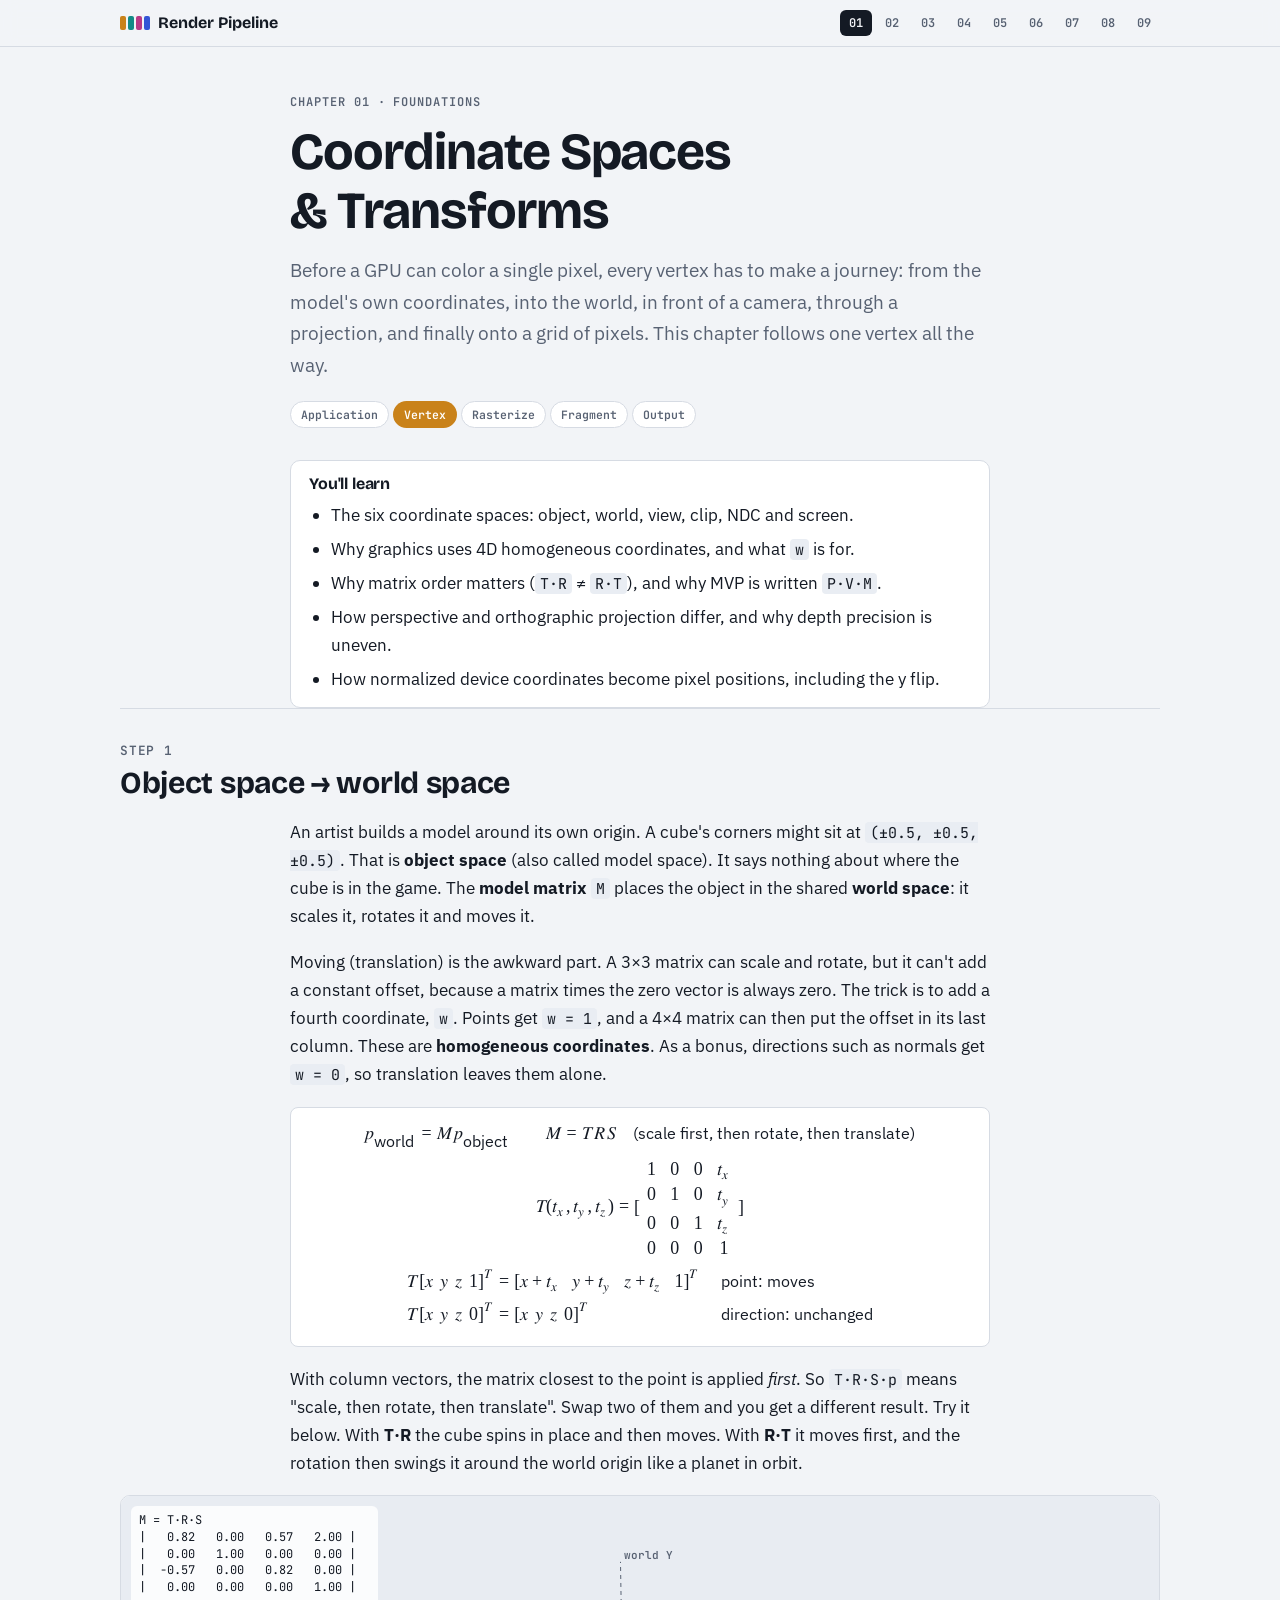
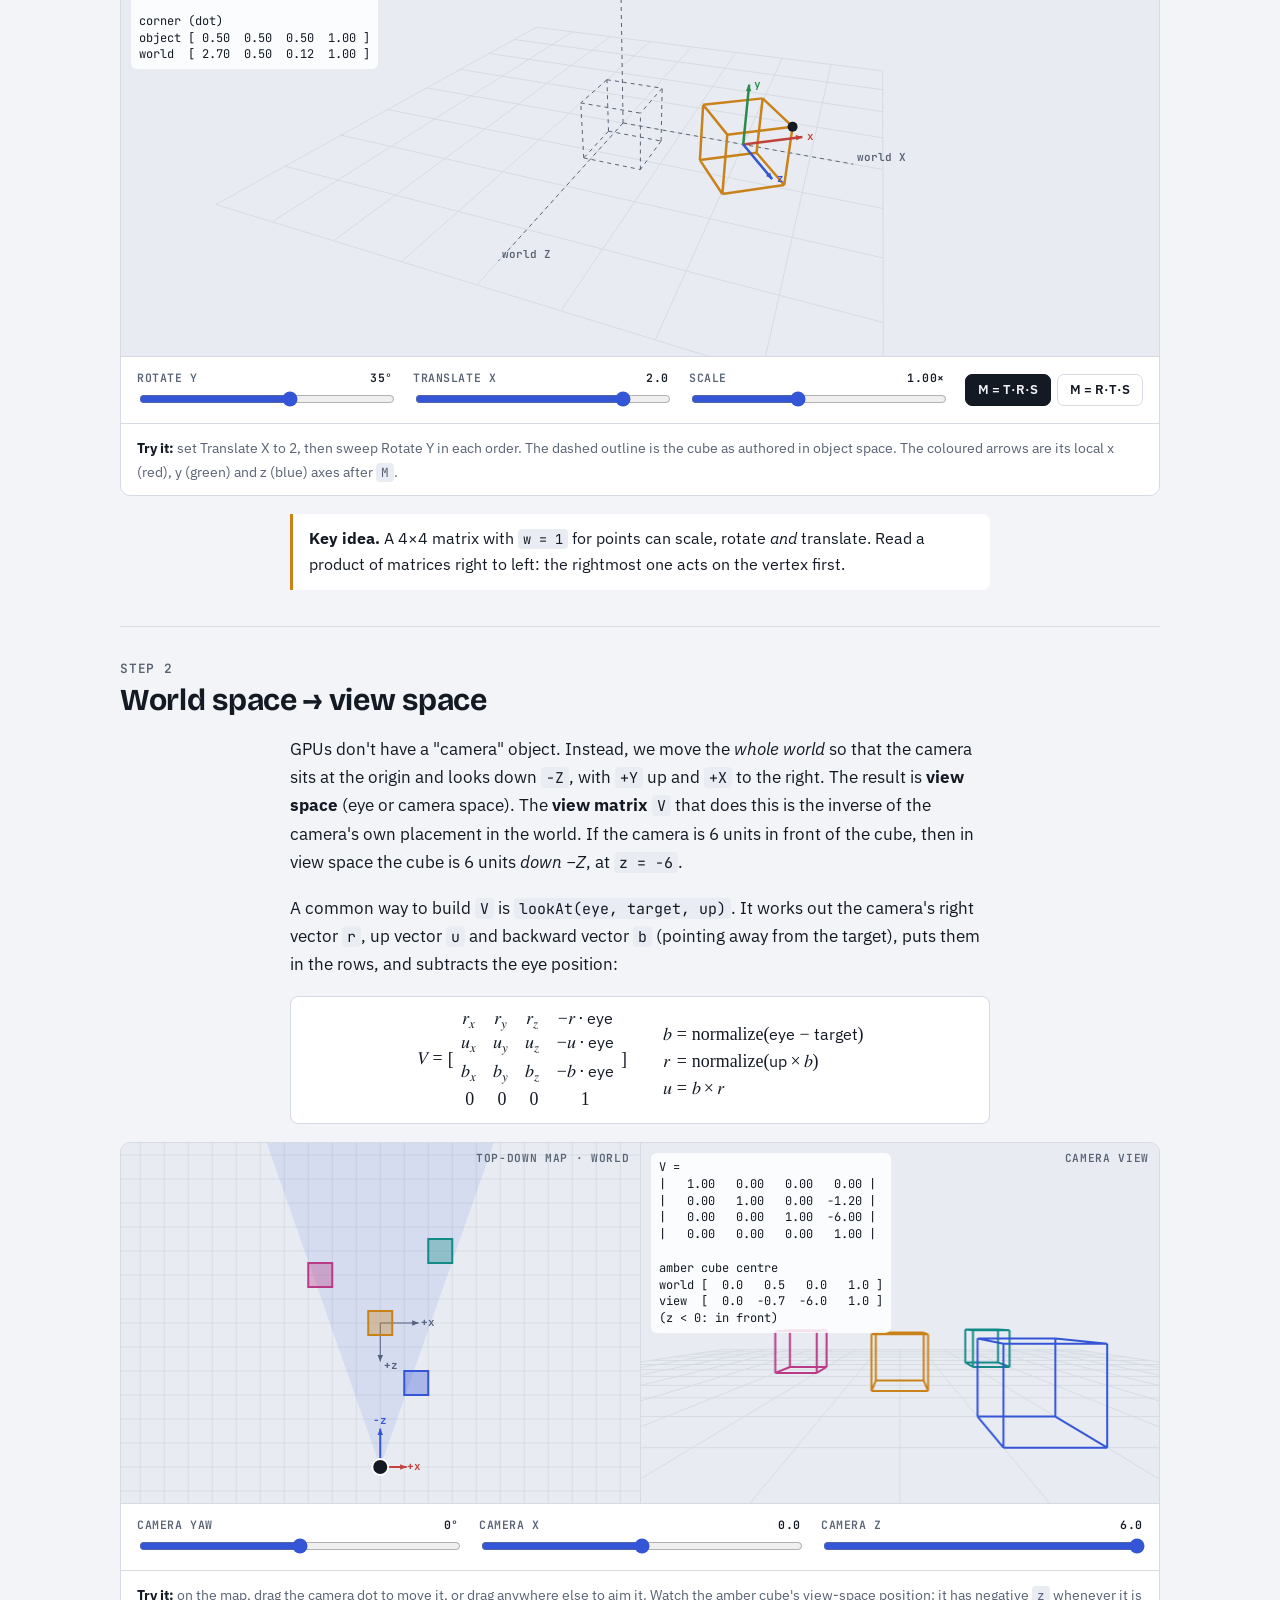
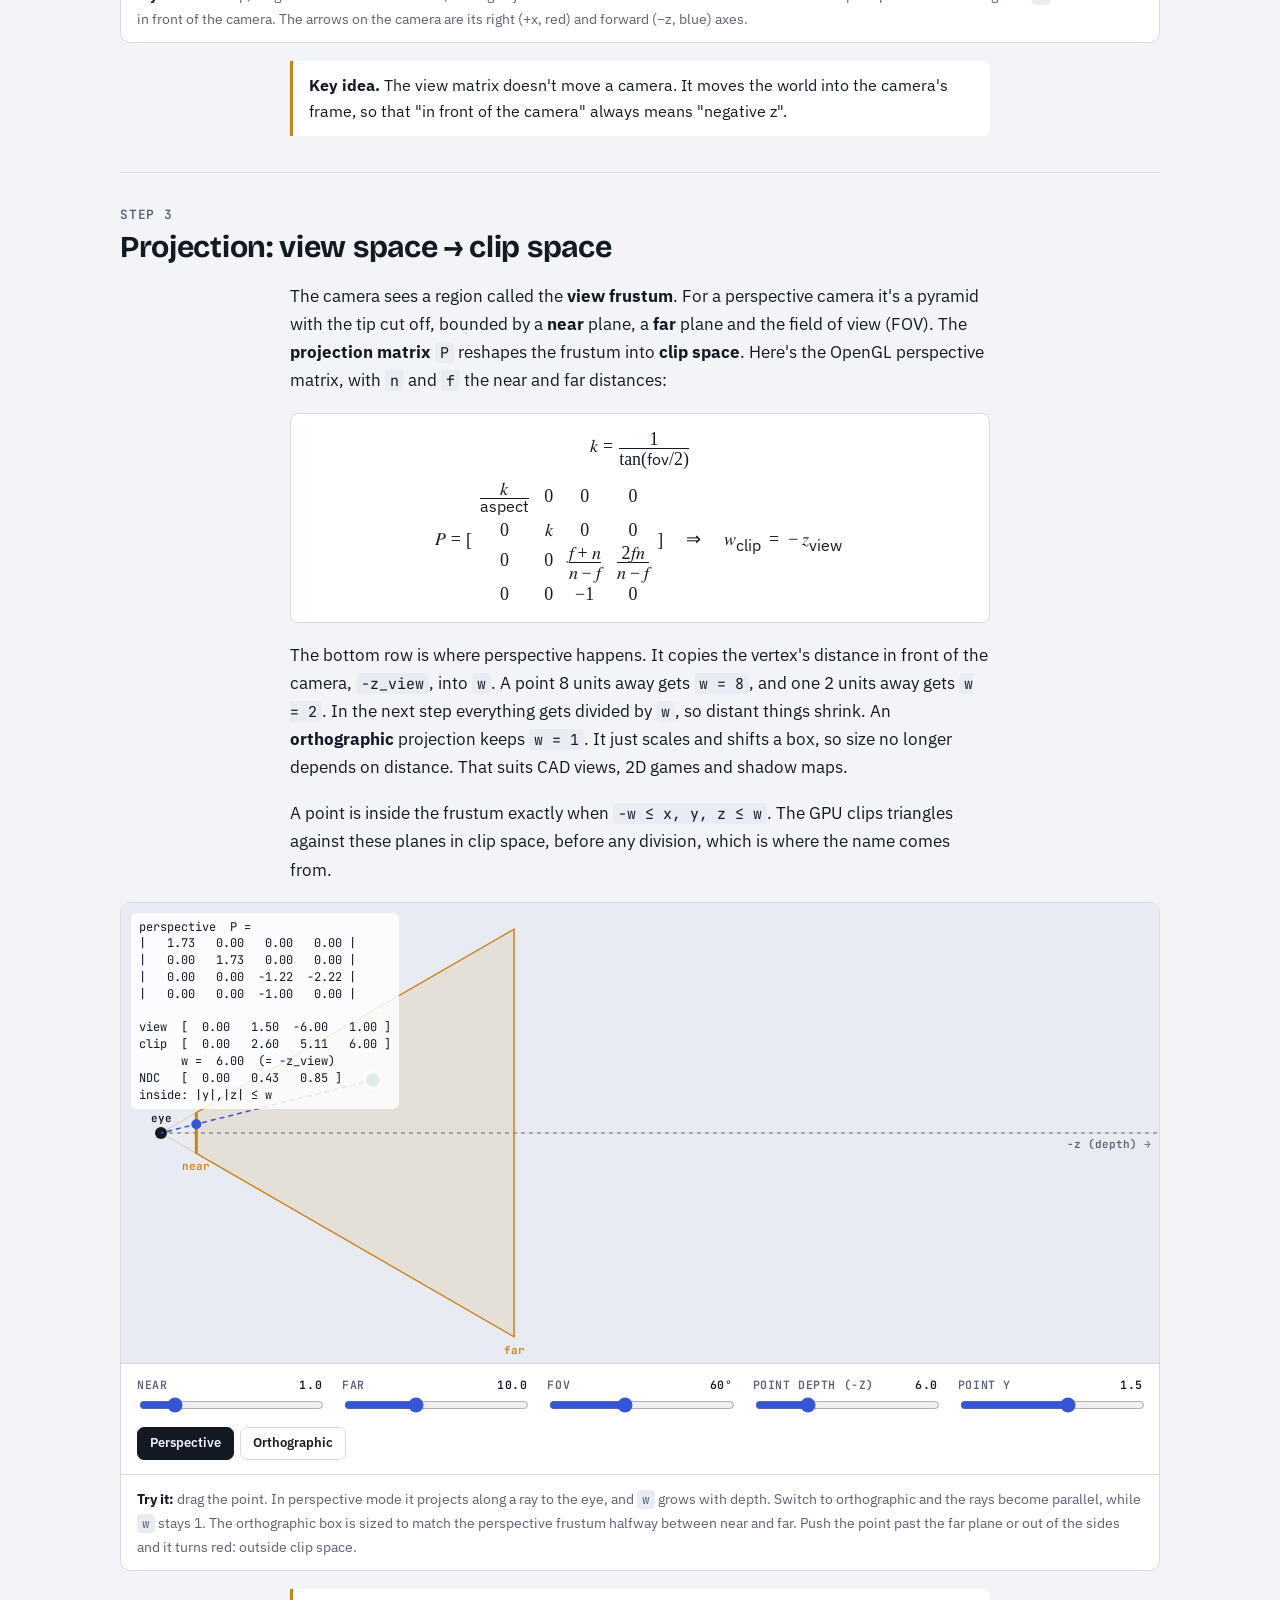
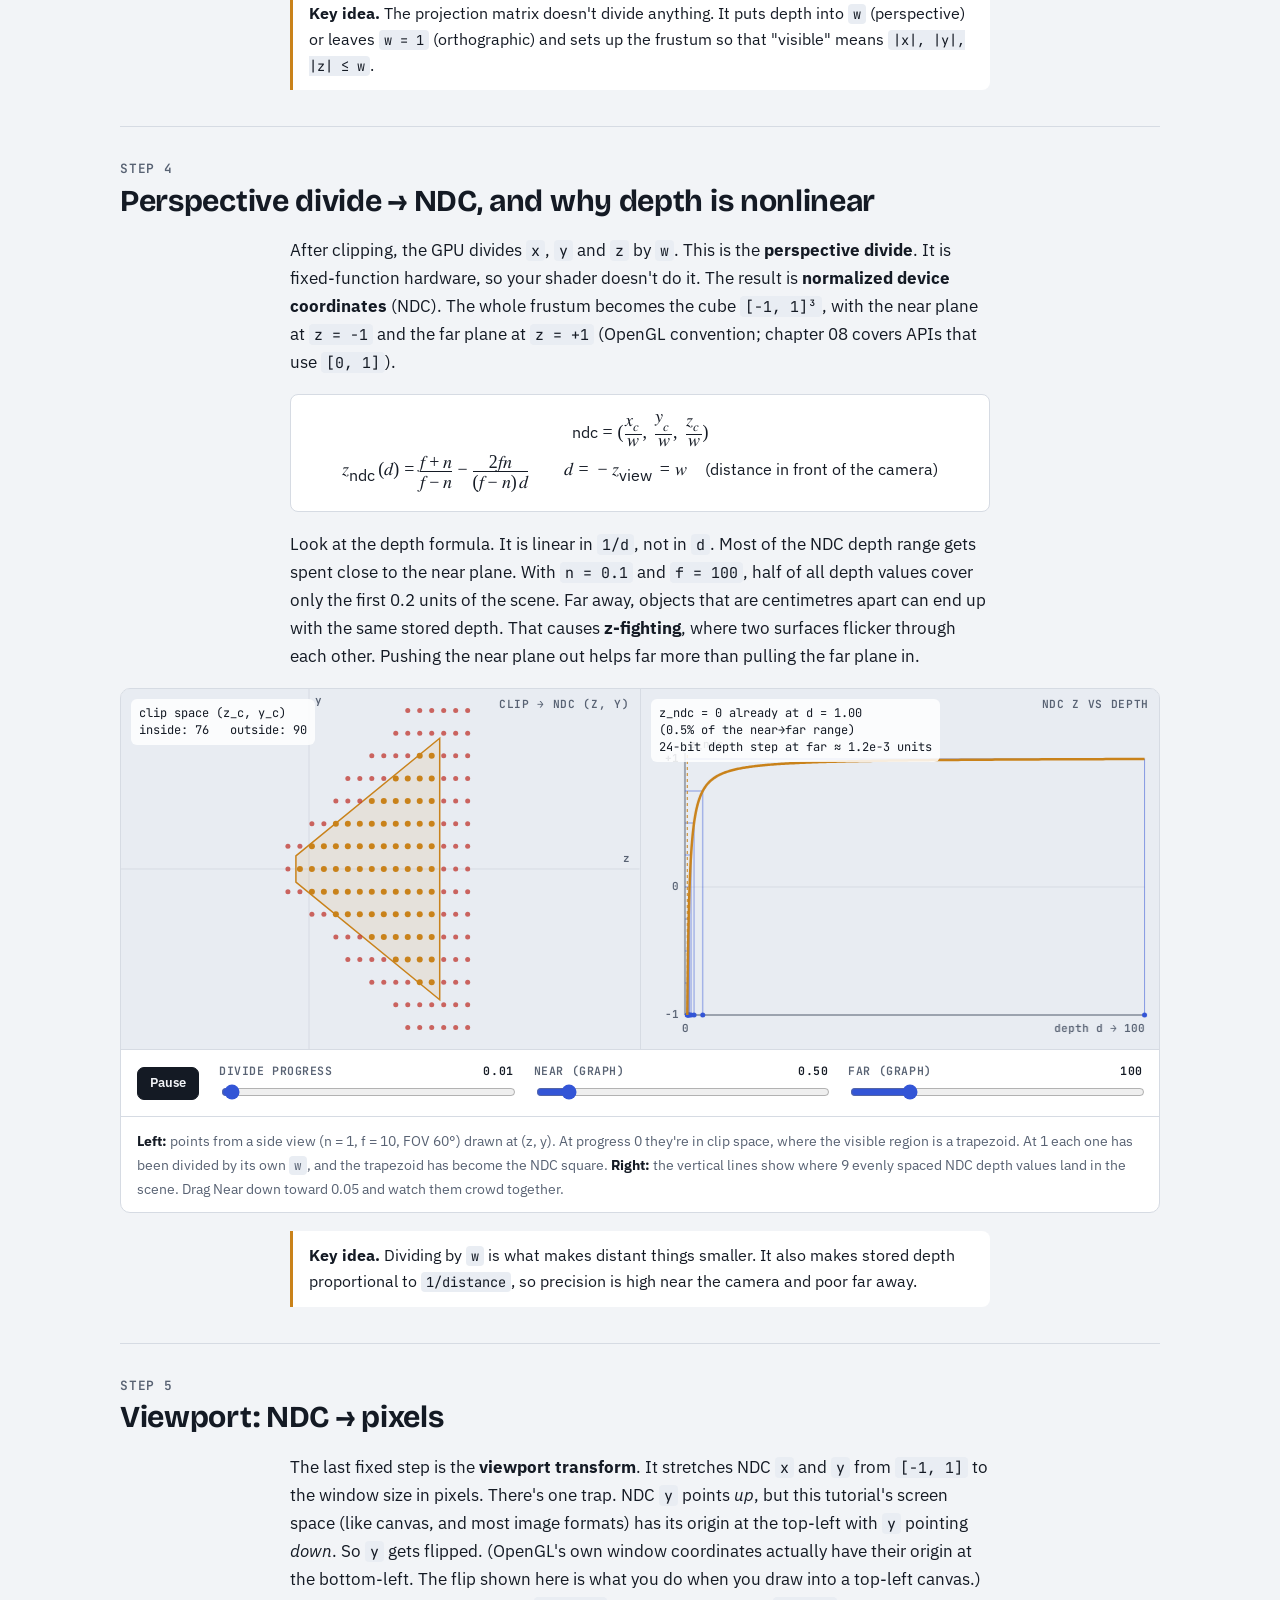
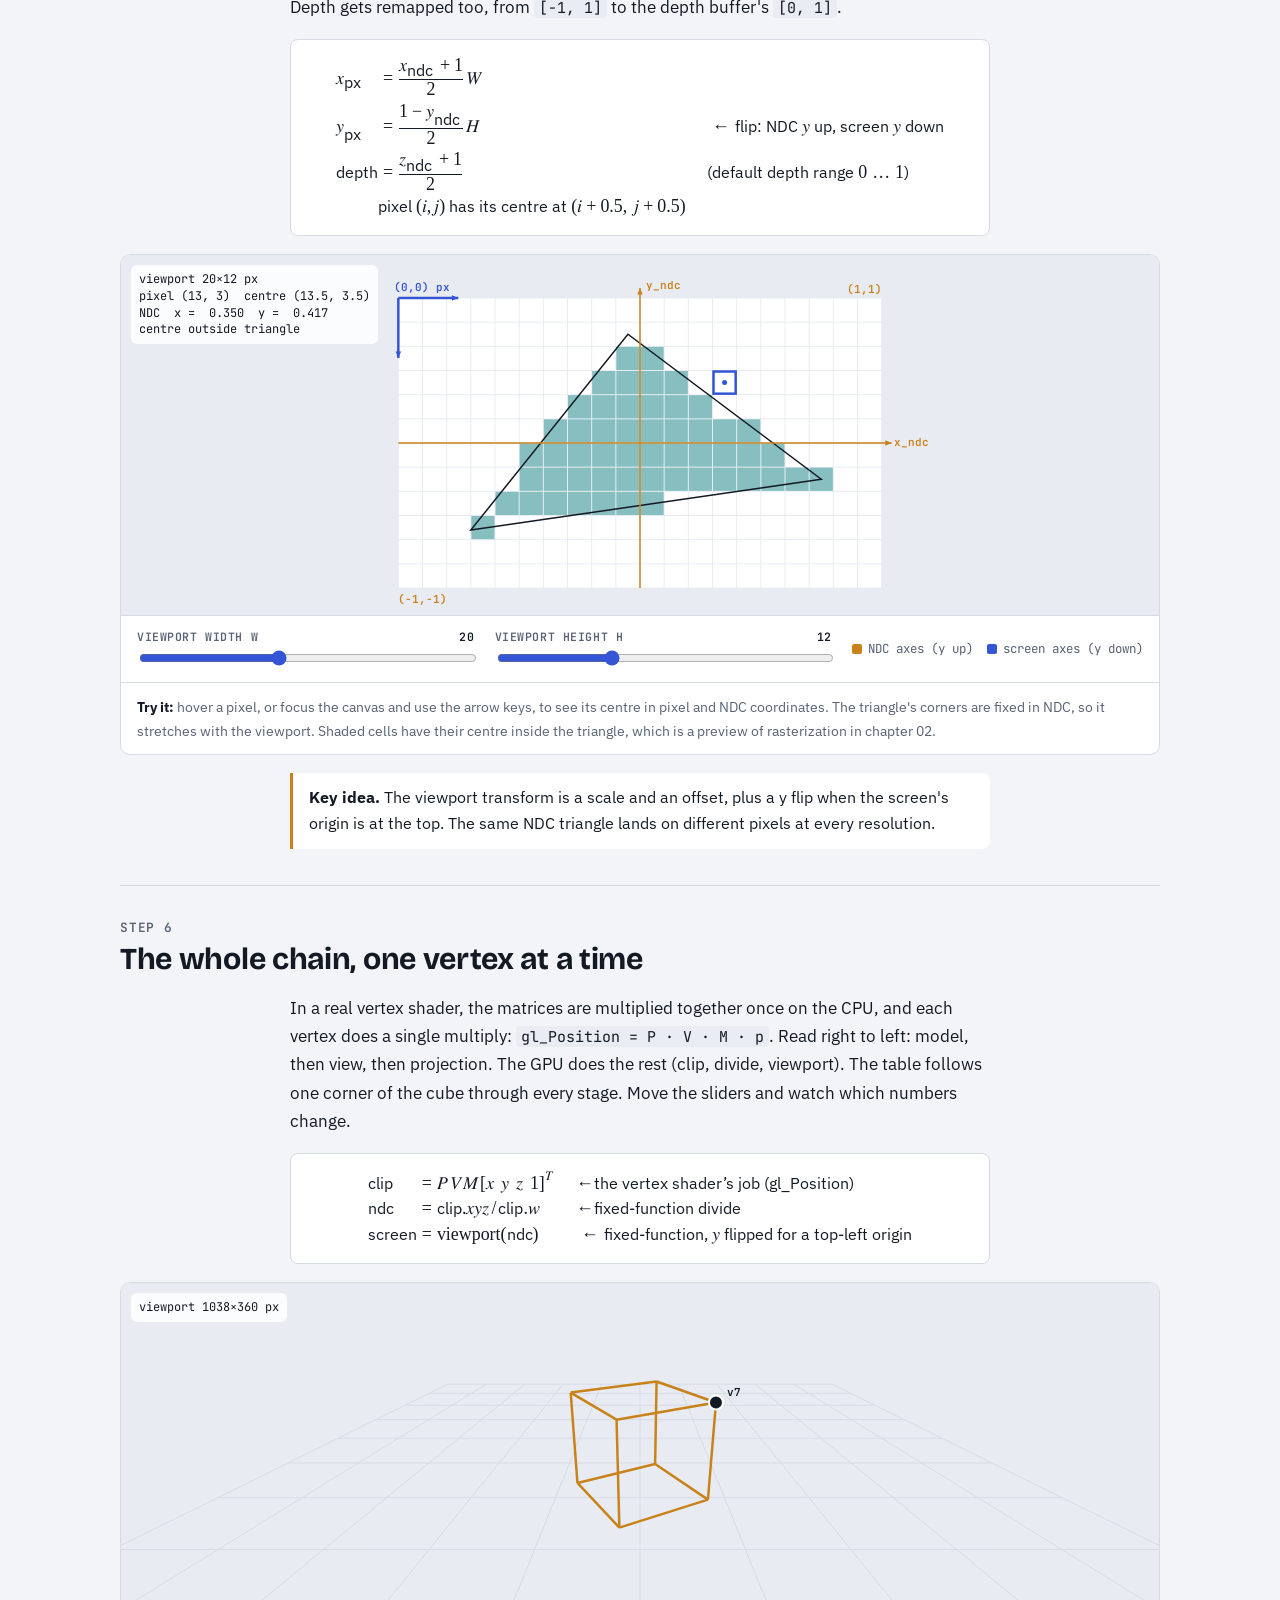
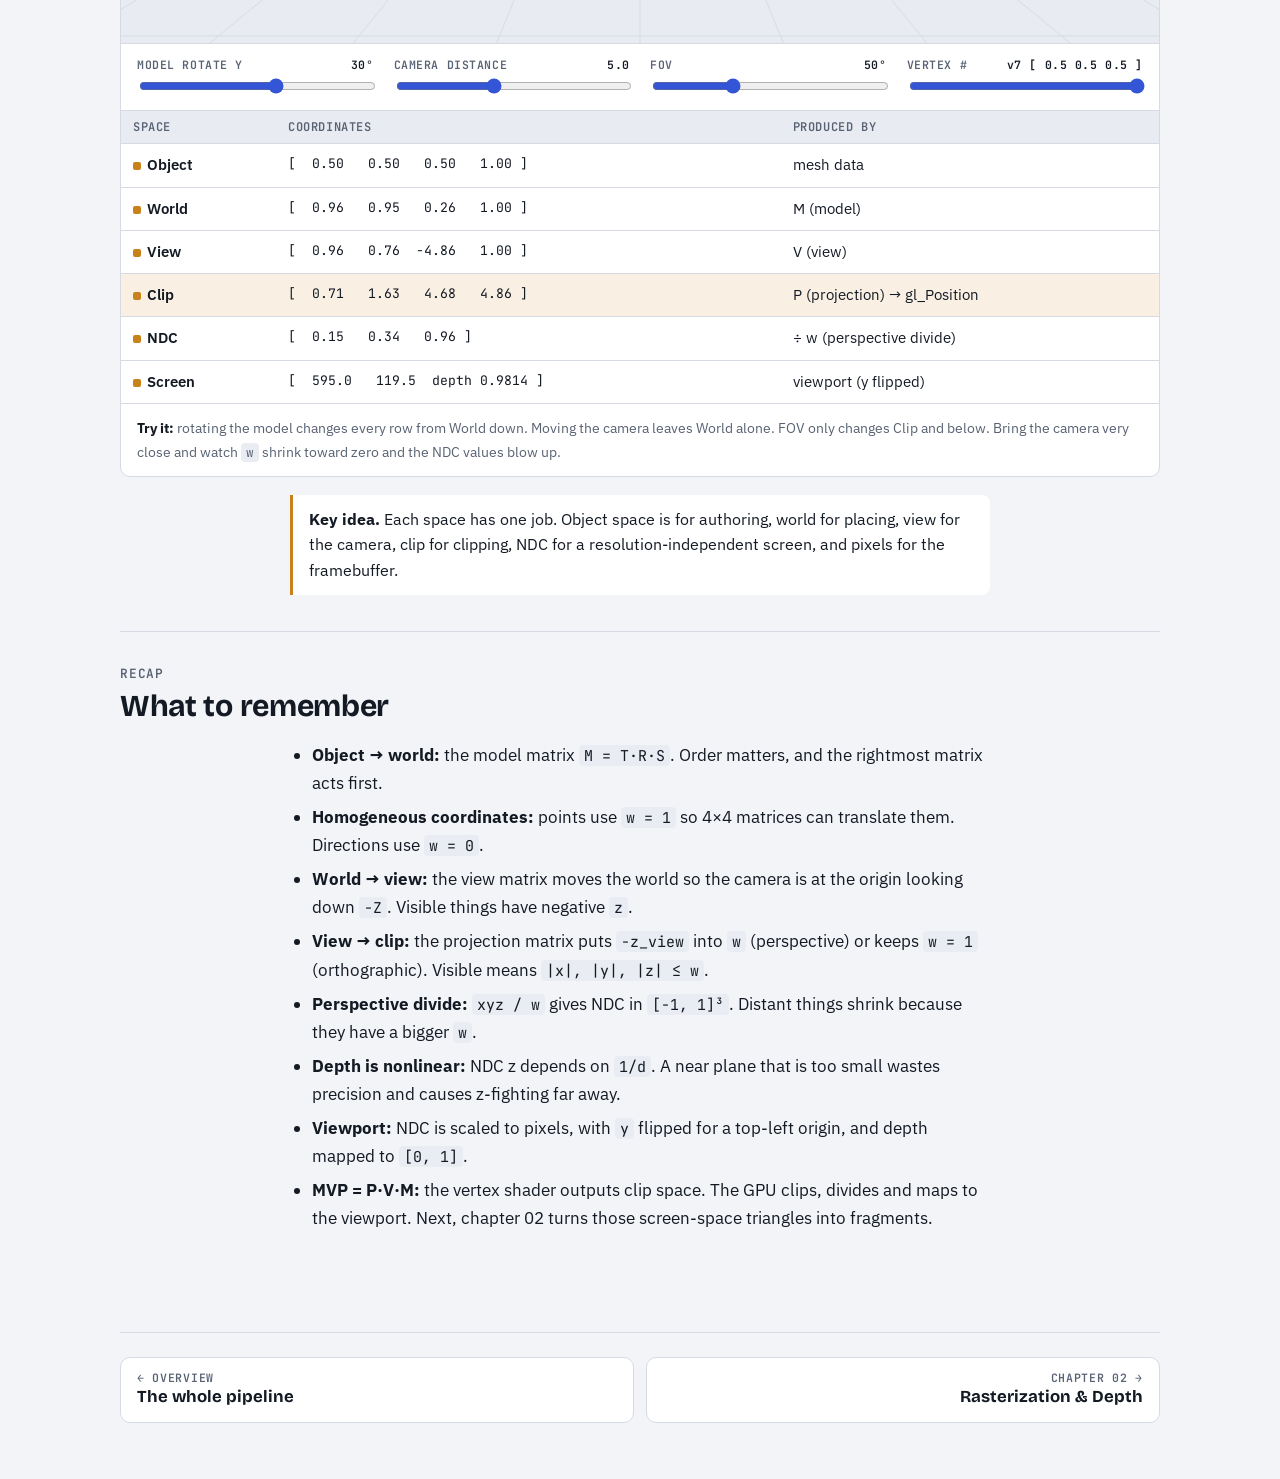
==== commit 4c61eb91: "Version the stylesheet link so browsers fetch new CSS GitHub Pages serves files with a 10-minute cac" ====
--- a/topics/01-transforms.html
+++ b/topics/01-transforms.html
@@ -4,7 +4,7 @@
 <meta charset="utf-8">
 <meta name="viewport" content="width=device-width, initial-scale=1, viewport-fit=cover">
 <title>Coordinate Spaces & Transforms · Render Pipeline</title>
-<link rel="stylesheet" href="../assets/style.css">
+<link rel="stylesheet" href="../assets/style.css?v=2">
 <style>
   .chain-table td:first-child { font-weight: 600; white-space: nowrap; }
   .chain-table td.num { font-family: var(--font-mono); font-size: 0.82rem; white-space: pre; font-variant-numeric: tabular-nums; }
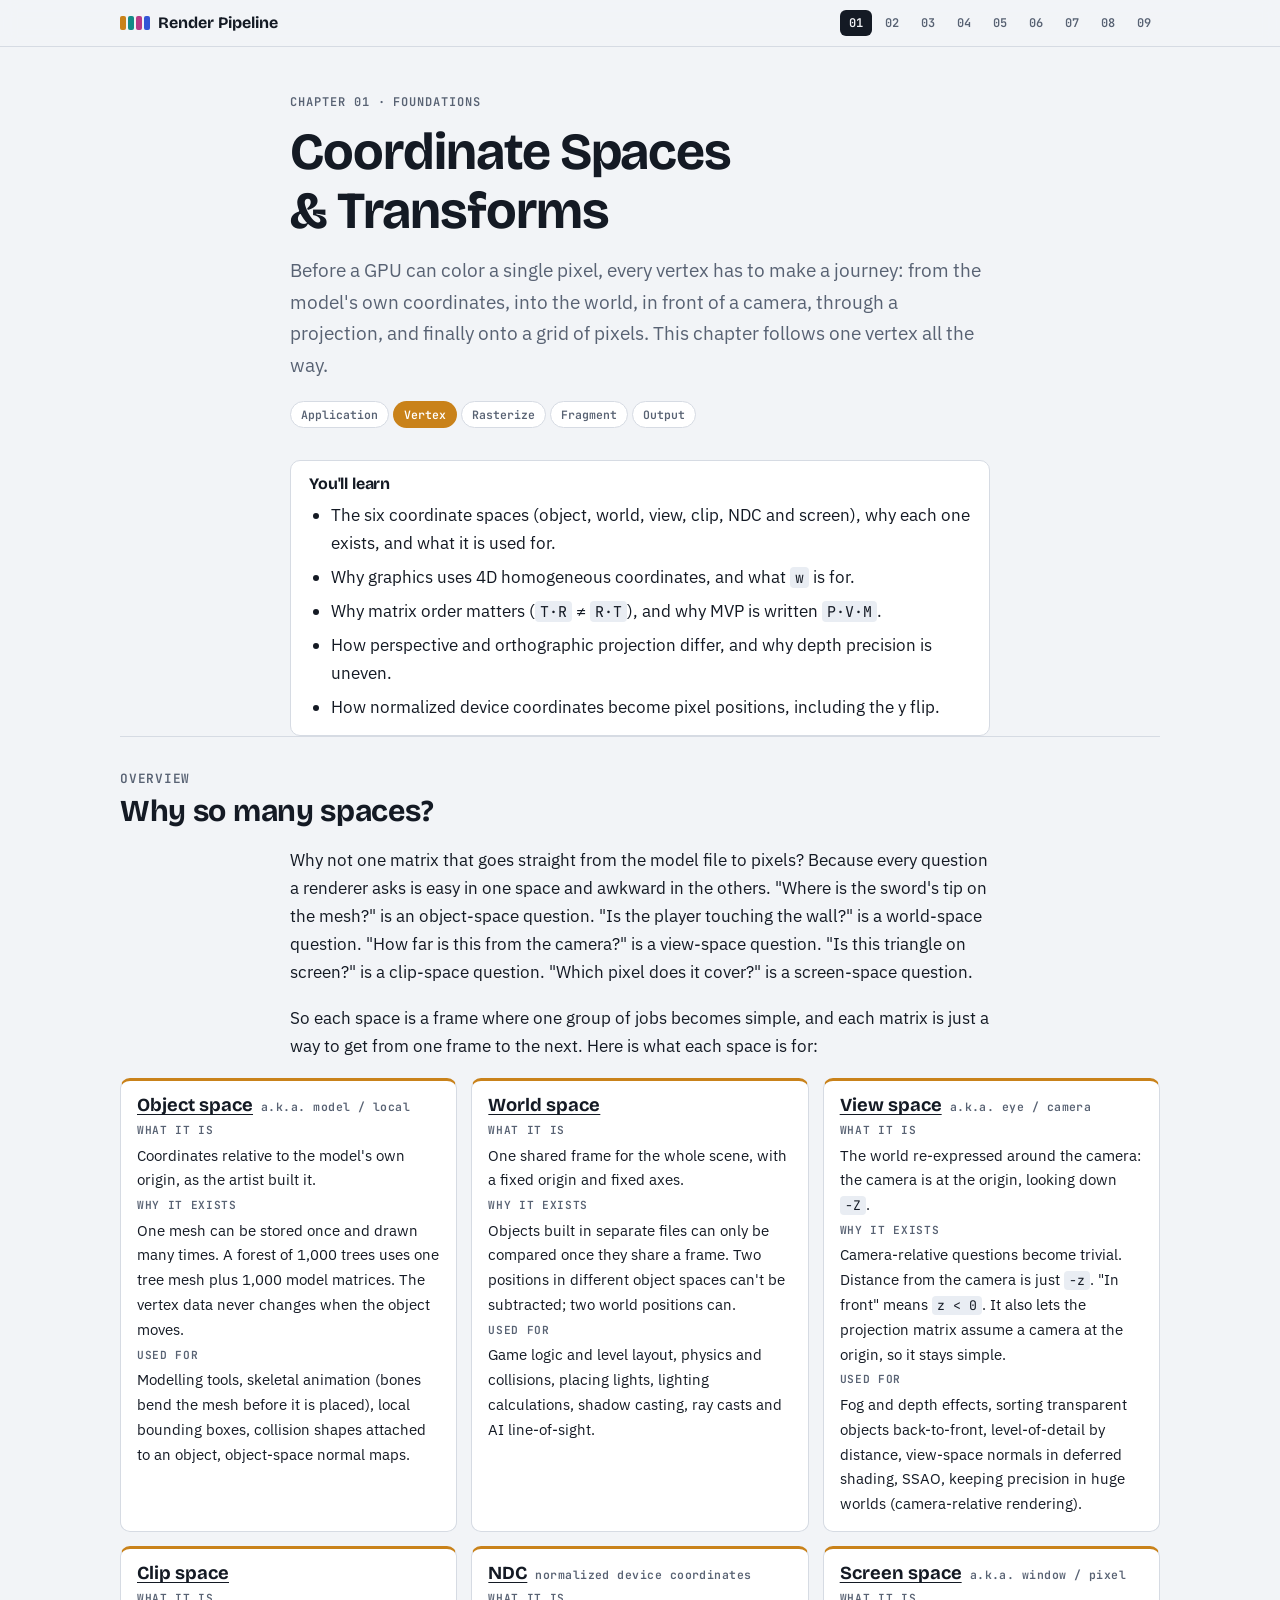
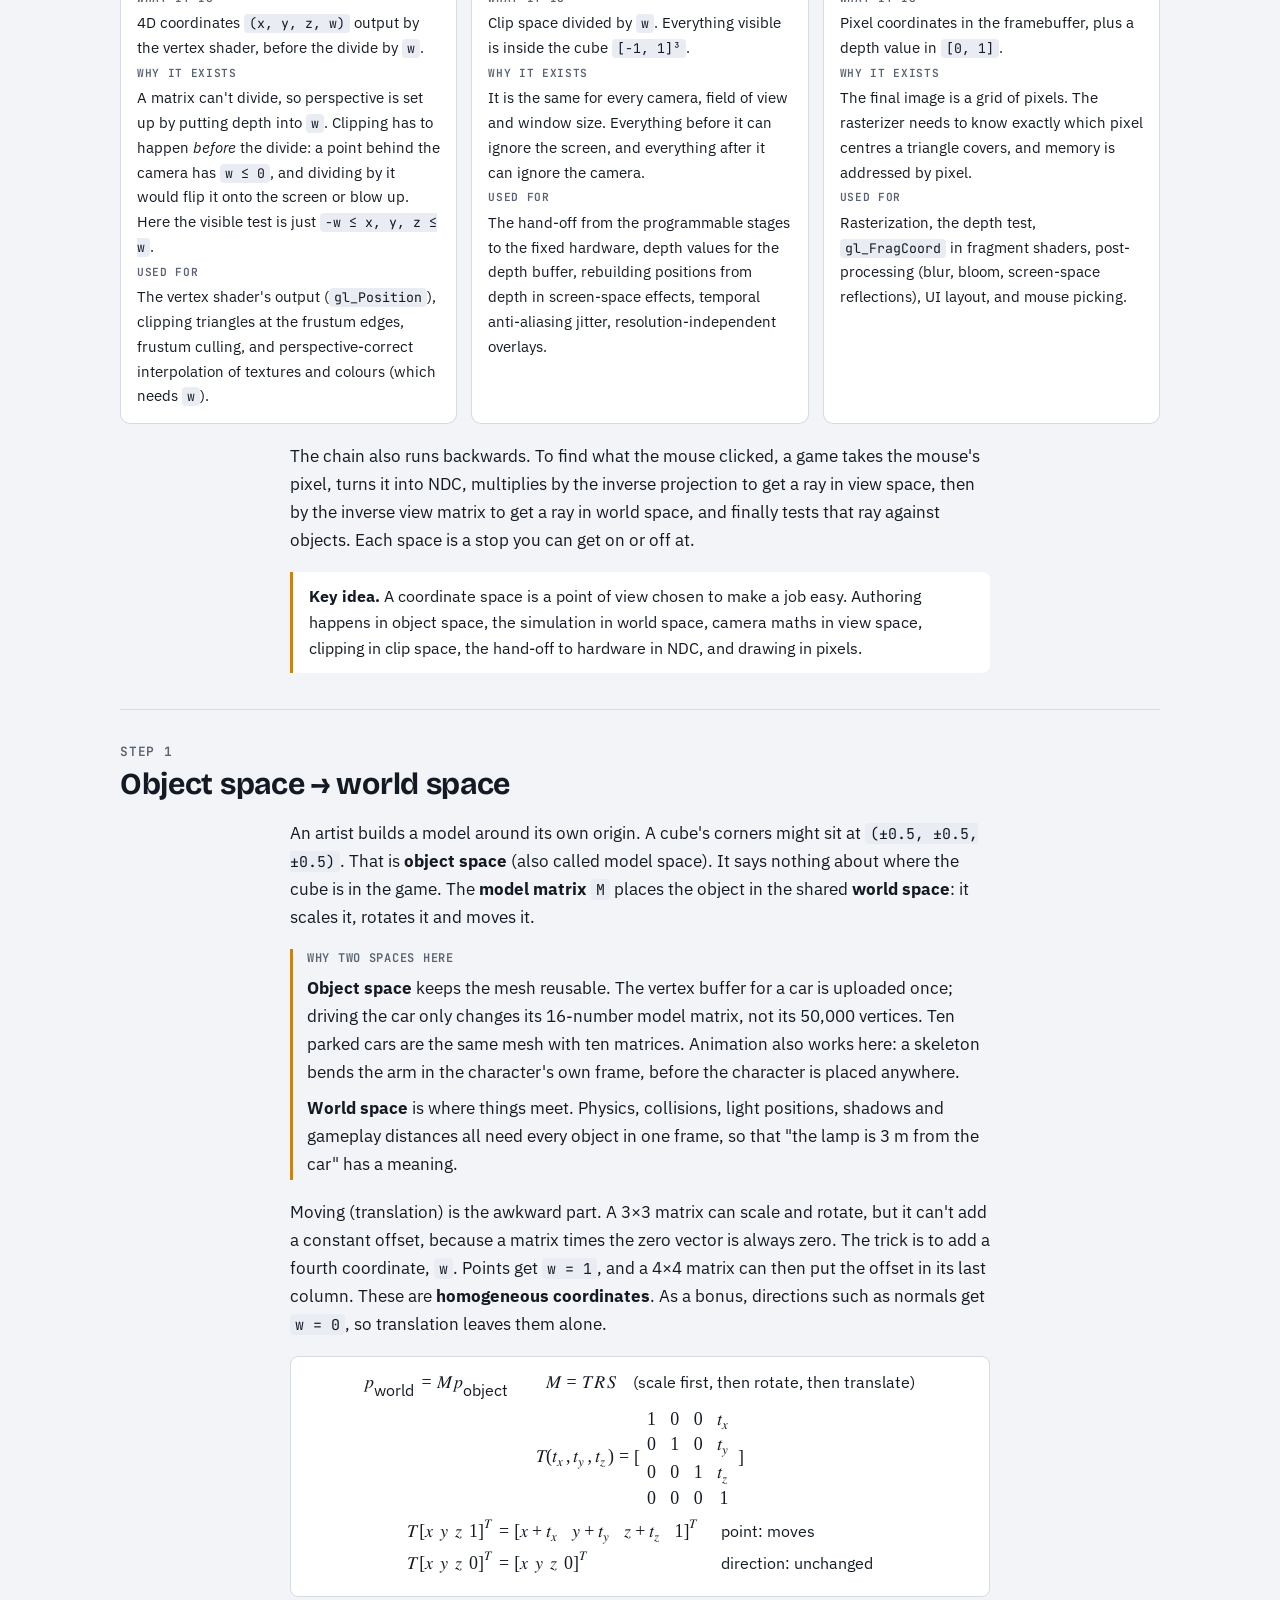
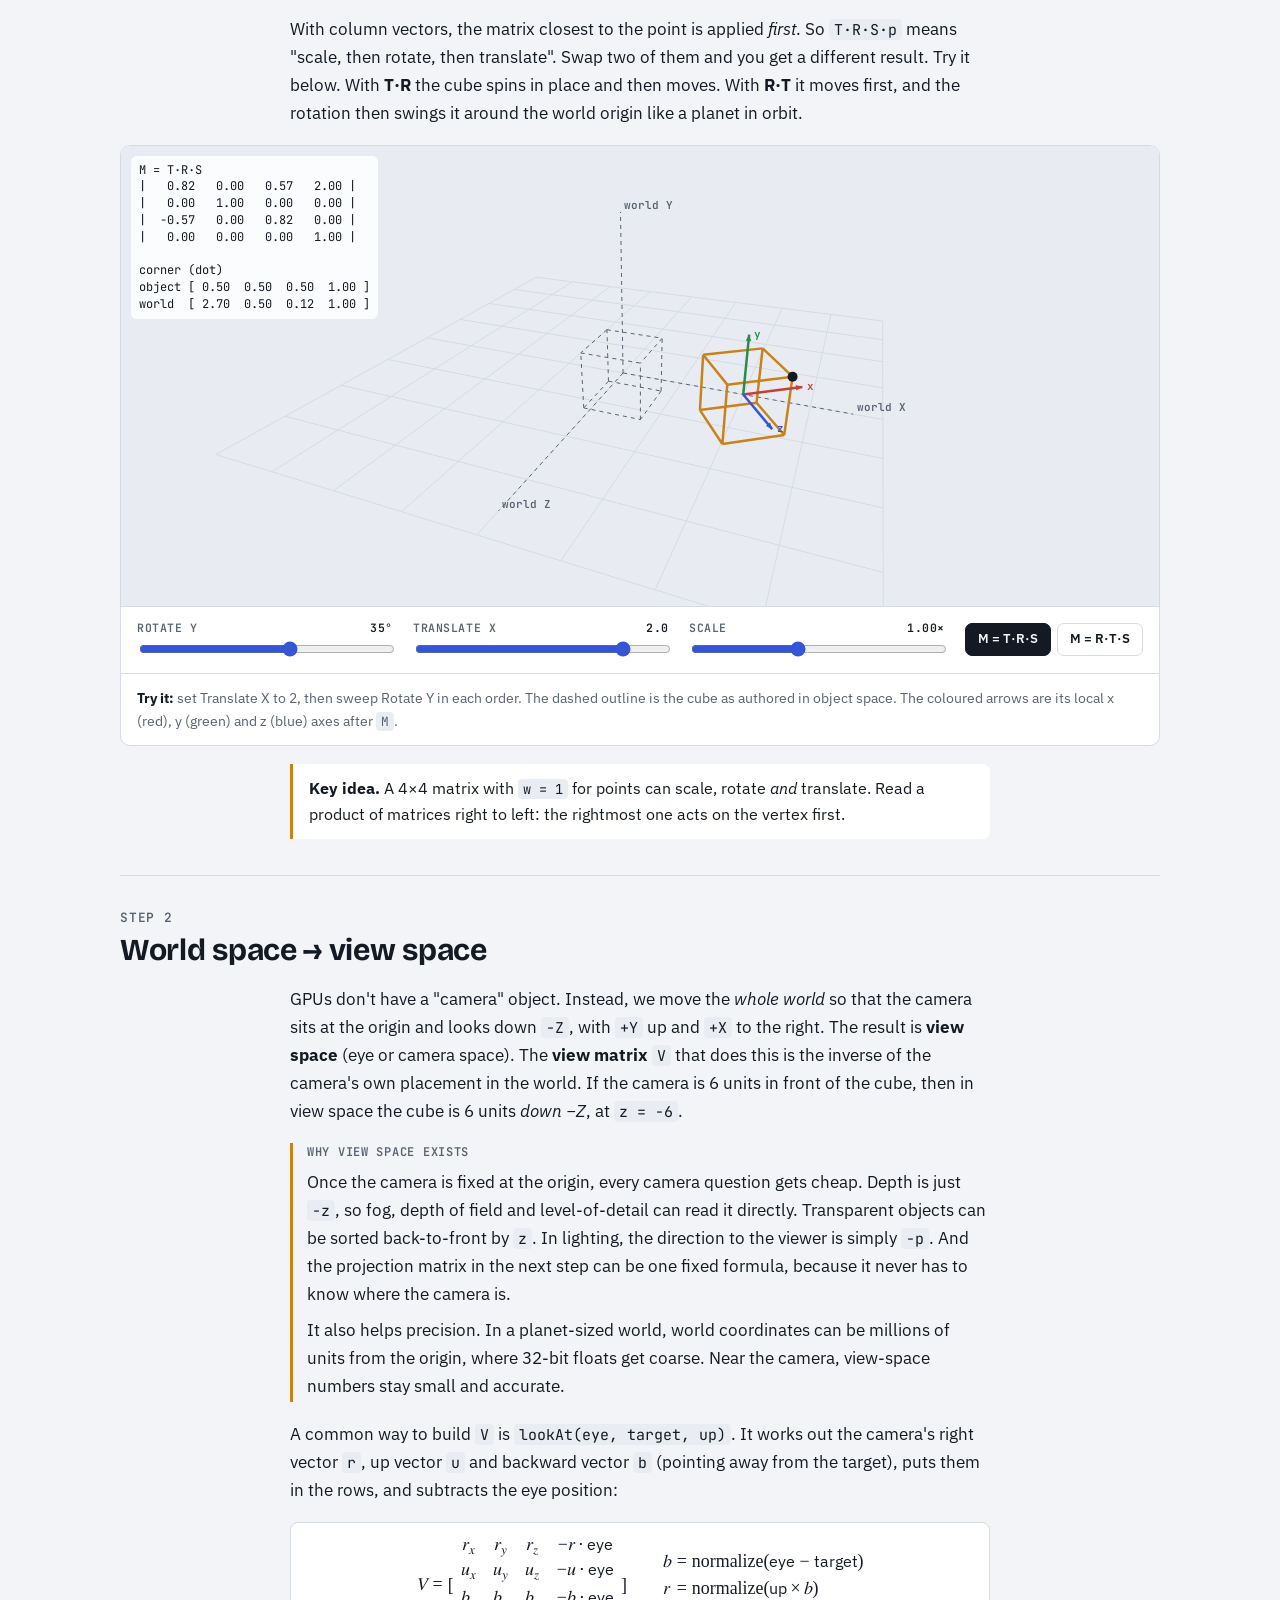
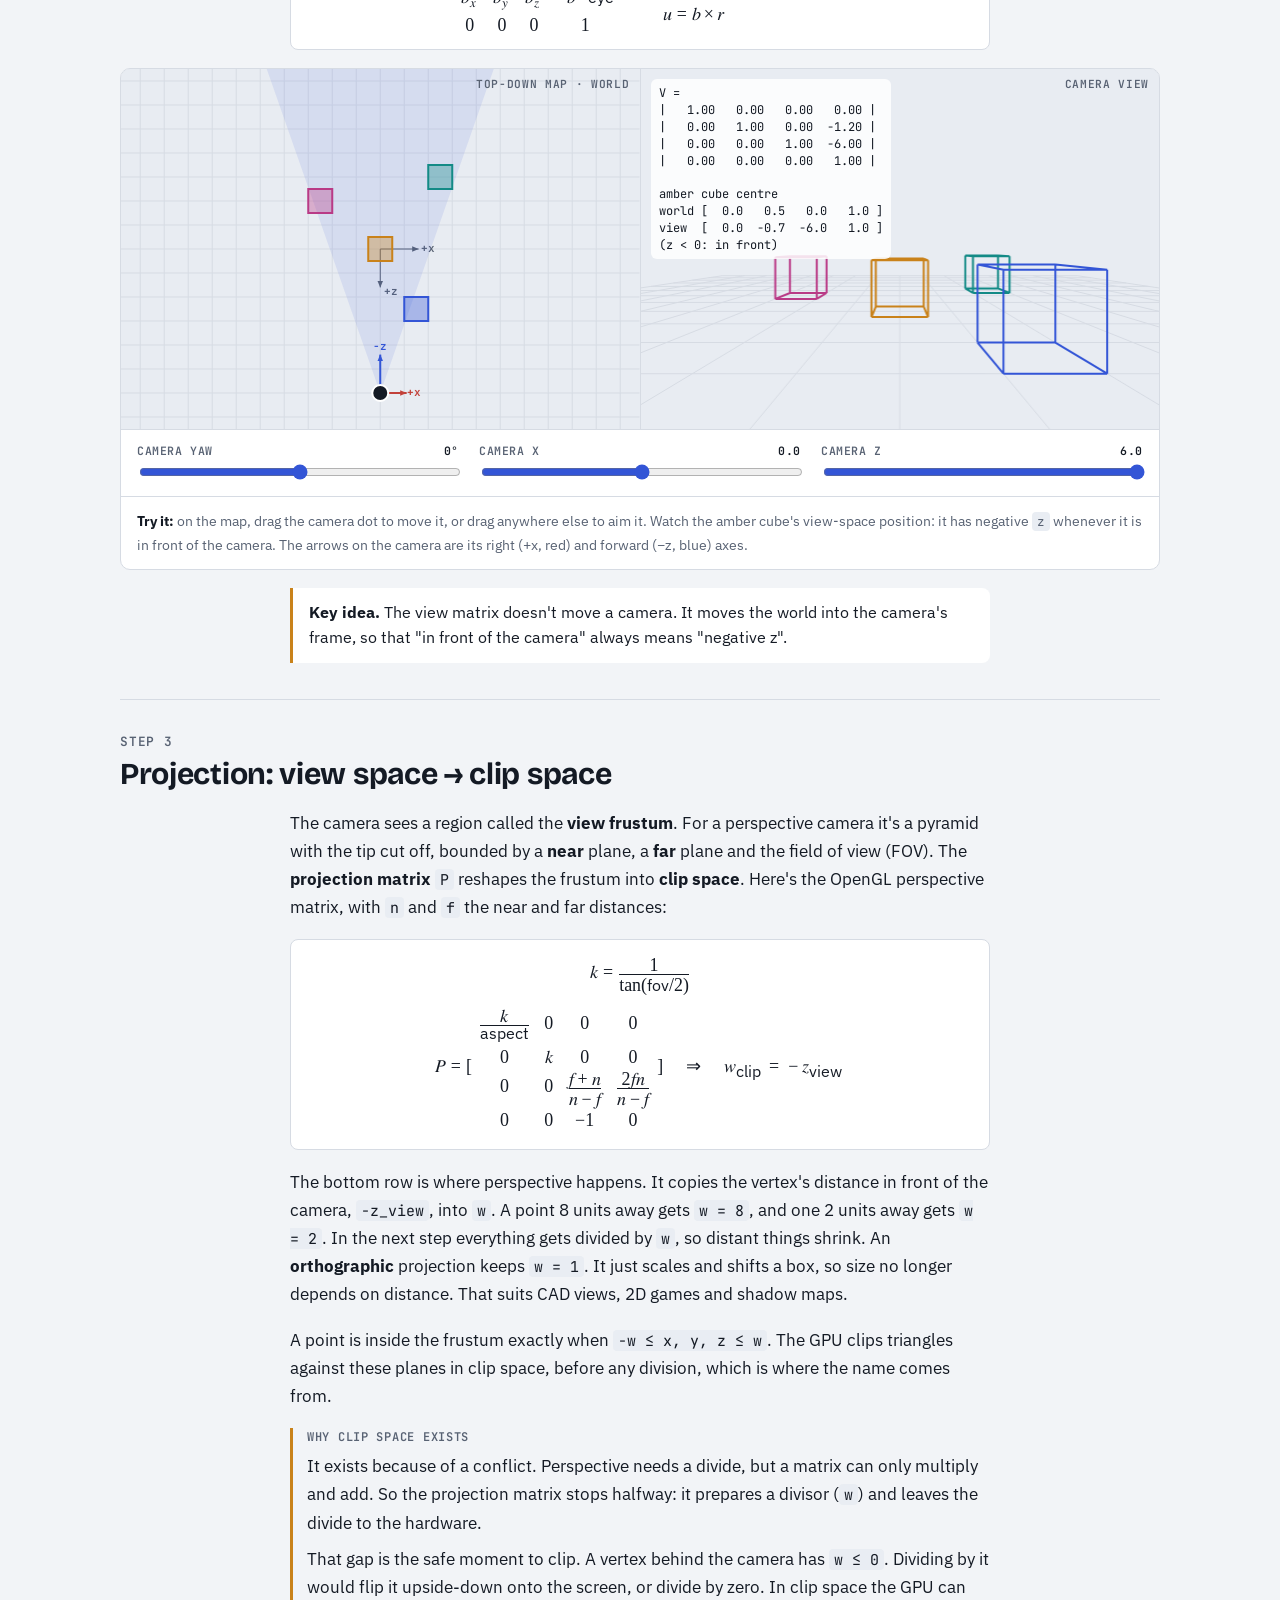
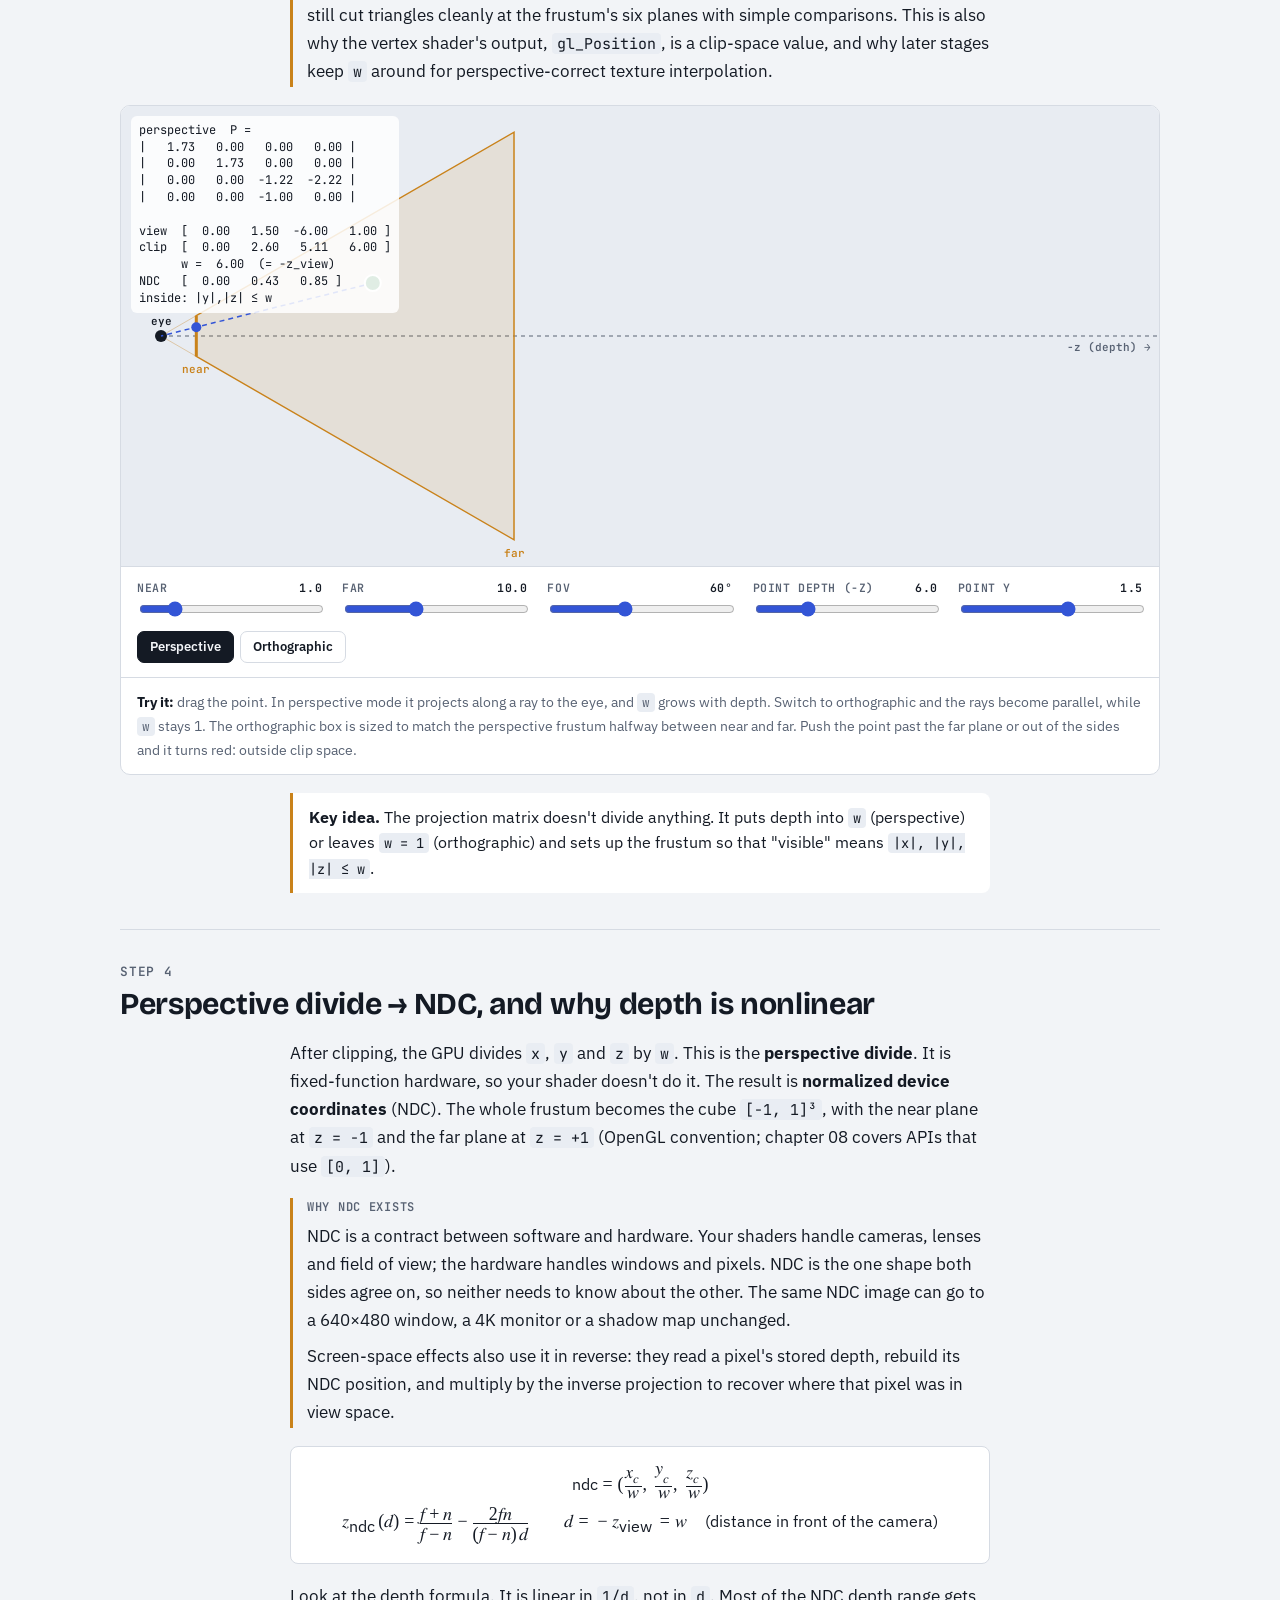
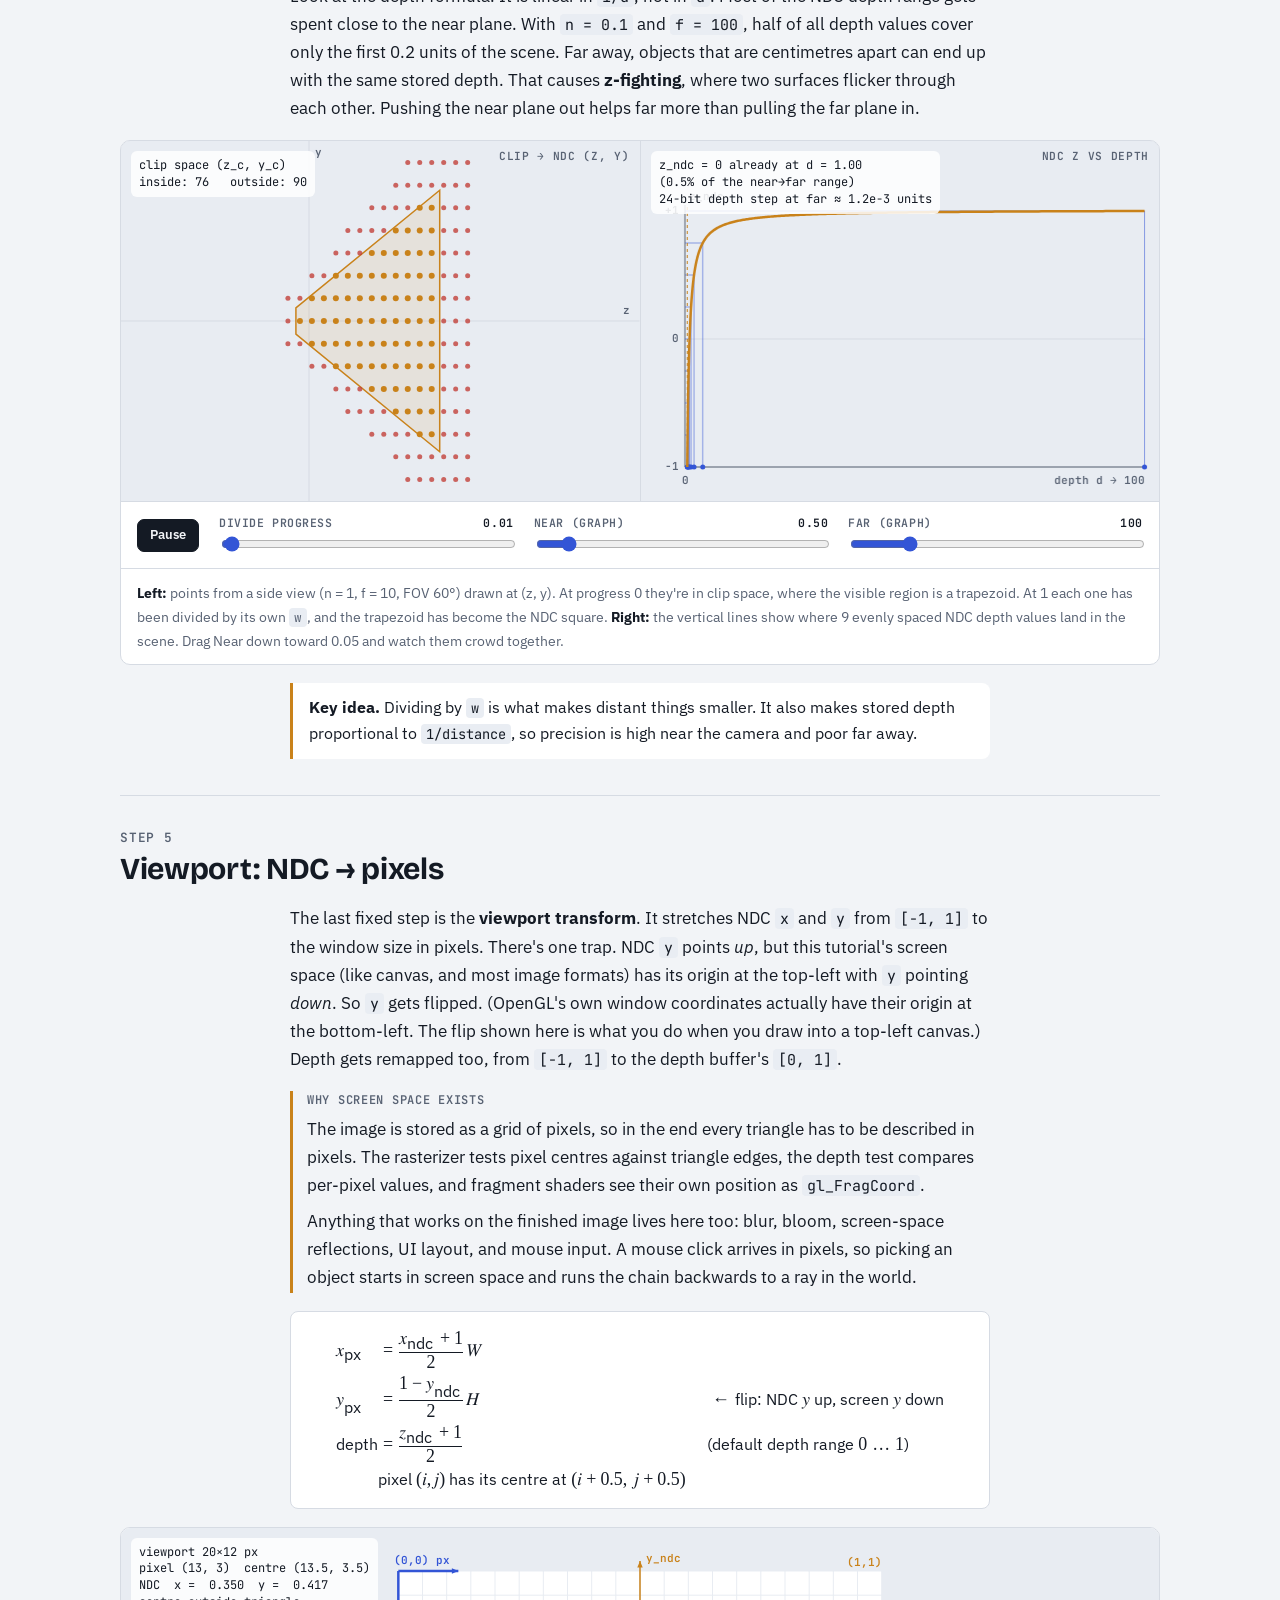
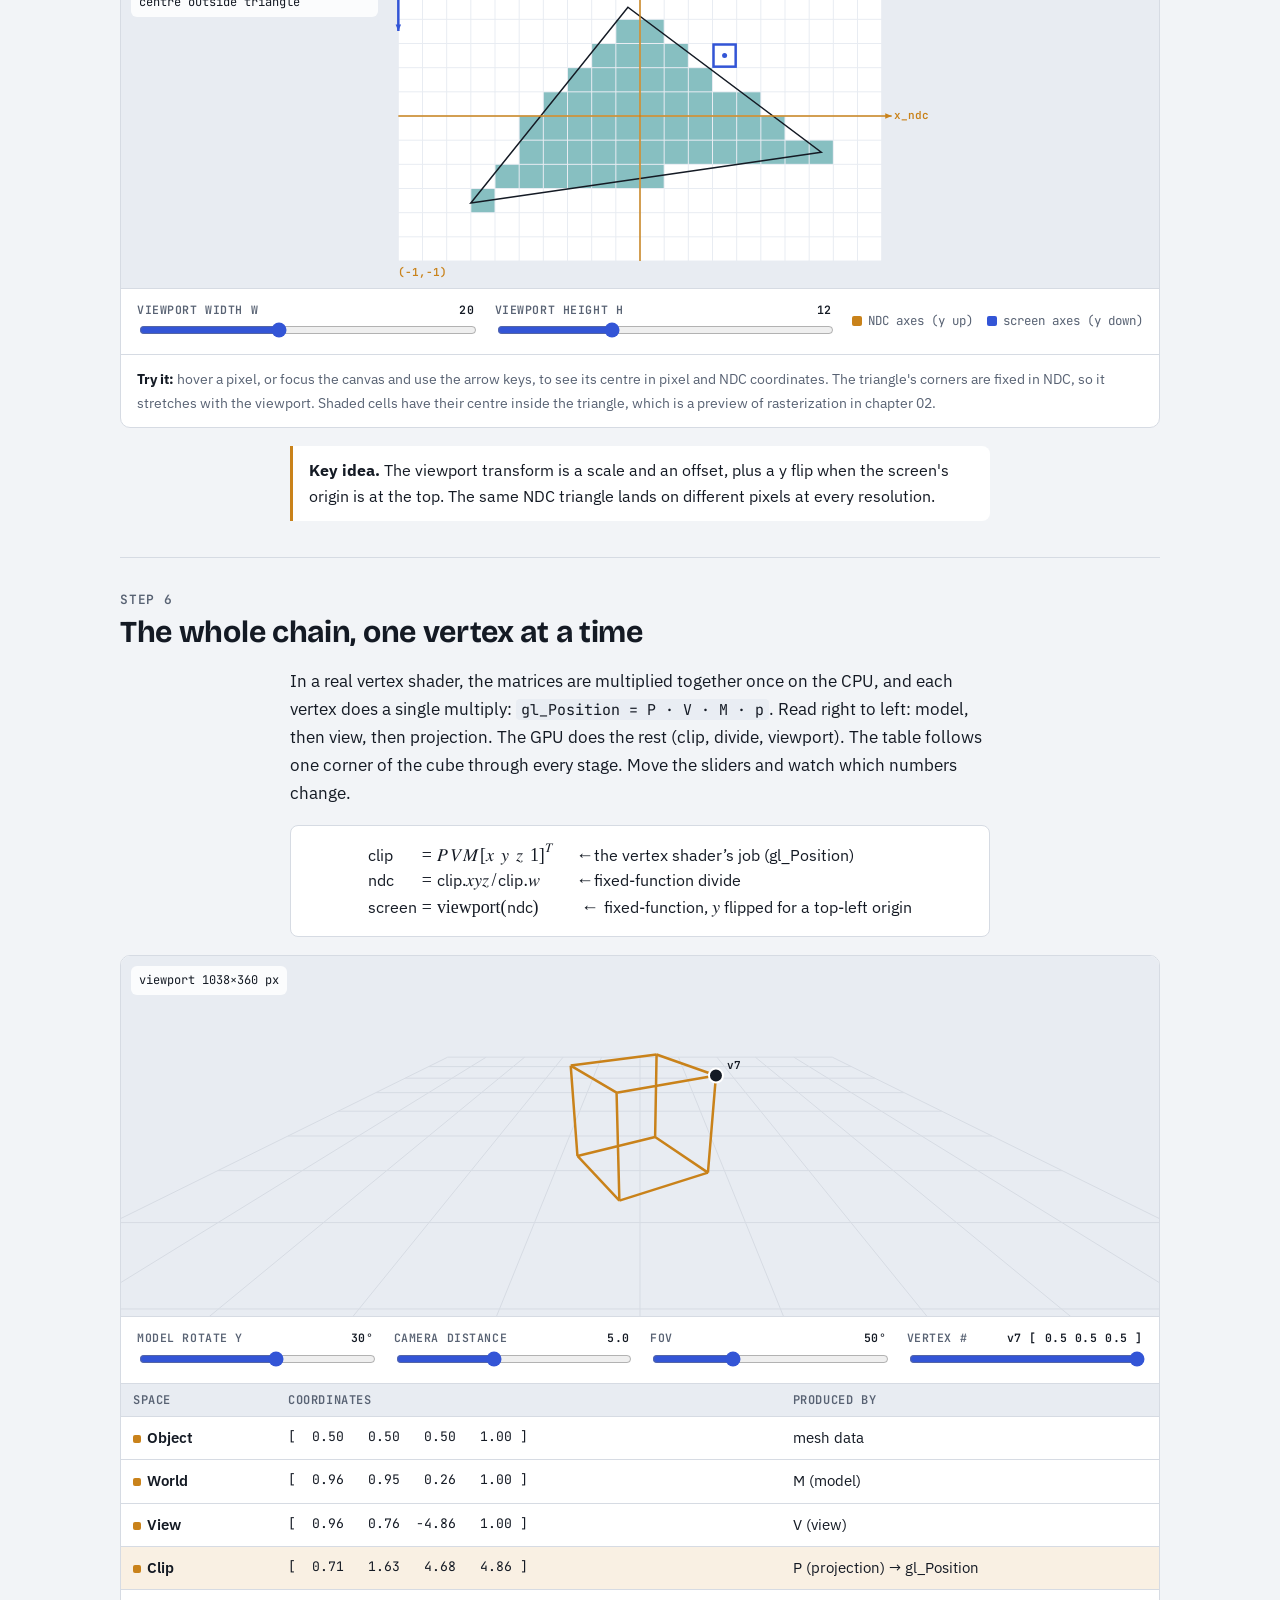
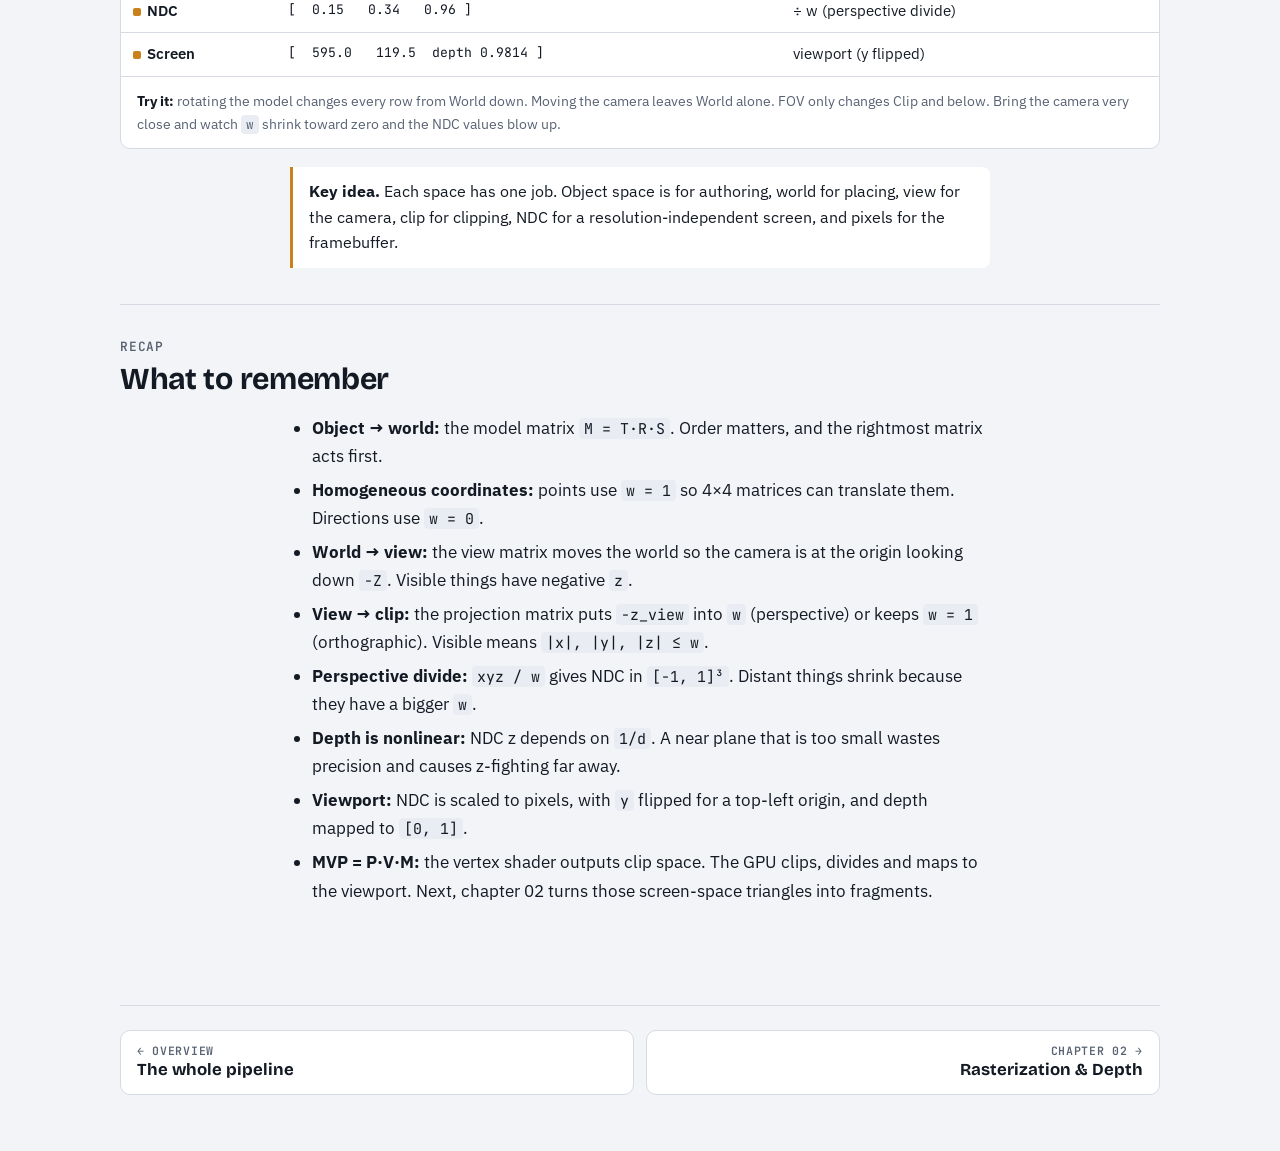
==== commit 399de12f: "Explain why each coordinate space exists in chapter 01 Add an overview section with a card per space" ====
--- a/topics/01-transforms.html
+++ b/topics/01-transforms.html
@@ -10,6 +10,16 @@
   .chain-table td.num { font-family: var(--font-mono); font-size: 0.82rem; white-space: pre; font-variant-numeric: tabular-nums; }
   .chain-table tr.hl td { background: color-mix(in srgb, var(--vtx) 12%, transparent); }
   .space-tag { display: inline-block; width: 8px; height: 8px; border-radius: 2px; margin-right: 6px; background: var(--vtx); vertical-align: 0; }
+  .space-grid { display: grid; grid-template-columns: repeat(auto-fit, minmax(min(100%, 290px), 1fr)); gap: 14px; }
+  .space-card { background: var(--surface); border: 1px solid var(--line); border-top: 3px solid var(--vtx); border-radius: var(--radius); padding: 14px 16px; display: grid; gap: 8px; align-content: start; }
+  .space-card h3 { display: flex; align-items: baseline; gap: 8px; flex-wrap: wrap; }
+  .space-card h3 small { font: 600 0.72rem/1 var(--font-mono); color: var(--muted); letter-spacing: 0.04em; }
+  .space-card dl { margin: 0; display: grid; gap: 6px; font-size: 0.94rem; }
+  .space-card dt { font: 600 0.7rem/1.2 var(--font-mono); text-transform: uppercase; letter-spacing: 0.06em; color: var(--muted); }
+  .space-card dd { margin: 0; }
+  .space-card a { color: inherit; }
+  .why { border-left: 3px solid var(--vtx); padding: 2px 0 2px 14px; display: grid; gap: 8px; }
+  .why > strong { font: 600 0.75rem/1.2 var(--font-mono); text-transform: uppercase; letter-spacing: 0.06em; color: var(--muted); }
 </style>
 </head>
 <body data-topic="01">
@@ -22,17 +32,80 @@
     <div class="stage-band"><span class="app">Application</span><span class="on vtx">Vertex</span><span class="ras">Rasterize</span><span class="frag">Fragment</span><span class="out">Output</span></div>
   </section>
   <aside class="objectives"><h2>You'll learn</h2><ul>
-    <li>The six coordinate spaces: object, world, view, clip, NDC and screen.</li>
+    <li>The six coordinate spaces (object, world, view, clip, NDC and screen), why each one exists, and what it is used for.</li>
     <li>Why graphics uses 4D homogeneous coordinates, and what <code>w</code> is for.</li>
     <li>Why matrix order matters (<code>T·R</code> ≠ <code>R·T</code>), and why MVP is written <code>P·V·M</code>.</li>
     <li>How perspective and orthographic projection differ, and why depth precision is uneven.</li>
     <li>How normalized device coordinates become pixel positions, including the y flip.</li>
   </ul></aside>
 
+  <!-- OVERVIEW: why each space exists -->
+  <section class="step" id="why-spaces">
+    <h2><span class="step-no">OVERVIEW</span>Why so many spaces?</h2>
+    <p>Why not one matrix that goes straight from the model file to pixels? Because every question a renderer asks is easy in one space and awkward in the others. "Where is the sword's tip on the mesh?" is an object-space question. "Is the player touching the wall?" is a world-space question. "How far is this from the camera?" is a view-space question. "Is this triangle on screen?" is a clip-space question. "Which pixel does it cover?" is a screen-space question.</p>
+    <p>So each space is a frame where one group of jobs becomes simple, and each matrix is just a way to get from one frame to the next. Here is what each space is for:</p>
+    <div class="space-grid wide">
+      <article class="space-card">
+        <h3><a href="#model">Object space</a> <small>a.k.a. model / local</small></h3>
+        <dl>
+          <dt>What it is</dt><dd>Coordinates relative to the model's own origin, as the artist built it.</dd>
+          <dt>Why it exists</dt><dd>One mesh can be stored once and drawn many times. A forest of 1,000 trees uses one tree mesh plus 1,000 model matrices. The vertex data never changes when the object moves.</dd>
+          <dt>Used for</dt><dd>Modelling tools, skeletal animation (bones bend the mesh before it is placed), local bounding boxes, collision shapes attached to an object, object-space normal maps.</dd>
+        </dl>
+      </article>
+      <article class="space-card">
+        <h3><a href="#model">World space</a></h3>
+        <dl>
+          <dt>What it is</dt><dd>One shared frame for the whole scene, with a fixed origin and fixed axes.</dd>
+          <dt>Why it exists</dt><dd>Objects built in separate files can only be compared once they share a frame. Two positions in different object spaces can't be subtracted; two world positions can.</dd>
+          <dt>Used for</dt><dd>Game logic and level layout, physics and collisions, placing lights, lighting calculations, shadow casting, ray casts and AI line-of-sight.</dd>
+        </dl>
+      </article>
+      <article class="space-card">
+        <h3><a href="#view">View space</a> <small>a.k.a. eye / camera</small></h3>
+        <dl>
+          <dt>What it is</dt><dd>The world re-expressed around the camera: the camera is at the origin, looking down <code>−Z</code>.</dd>
+          <dt>Why it exists</dt><dd>Camera-relative questions become trivial. Distance from the camera is just <code>−z</code>. "In front" means <code>z &lt; 0</code>. It also lets the projection matrix assume a camera at the origin, so it stays simple.</dd>
+          <dt>Used for</dt><dd>Fog and depth effects, sorting transparent objects back-to-front, level-of-detail by distance, view-space normals in deferred shading, SSAO, keeping precision in huge worlds (camera-relative rendering).</dd>
+        </dl>
+      </article>
+      <article class="space-card">
+        <h3><a href="#projection">Clip space</a></h3>
+        <dl>
+          <dt>What it is</dt><dd>4D coordinates <code>(x, y, z, w)</code> output by the vertex shader, before the divide by <code>w</code>.</dd>
+          <dt>Why it exists</dt><dd>A matrix can't divide, so perspective is set up by putting depth into <code>w</code>. Clipping has to happen <i>before</i> the divide: a point behind the camera has <code>w ≤ 0</code>, and dividing by it would flip it onto the screen or blow up. Here the visible test is just <code>−w ≤ x, y, z ≤ w</code>.</dd>
+          <dt>Used for</dt><dd>The vertex shader's output (<code>gl_Position</code>), clipping triangles at the frustum edges, frustum culling, and perspective-correct interpolation of textures and colours (which needs <code>w</code>).</dd>
+        </dl>
+      </article>
+      <article class="space-card">
+        <h3><a href="#divide">NDC</a> <small>normalized device coordinates</small></h3>
+        <dl>
+          <dt>What it is</dt><dd>Clip space divided by <code>w</code>. Everything visible is inside the cube <code>[−1, 1]³</code>.</dd>
+          <dt>Why it exists</dt><dd>It is the same for every camera, field of view and window size. Everything before it can ignore the screen, and everything after it can ignore the camera.</dd>
+          <dt>Used for</dt><dd>The hand-off from the programmable stages to the fixed hardware, depth values for the depth buffer, rebuilding positions from depth in screen-space effects, temporal anti-aliasing jitter, resolution-independent overlays.</dd>
+        </dl>
+      </article>
+      <article class="space-card">
+        <h3><a href="#viewport">Screen space</a> <small>a.k.a. window / pixel</small></h3>
+        <dl>
+          <dt>What it is</dt><dd>Pixel coordinates in the framebuffer, plus a depth value in <code>[0, 1]</code>.</dd>
+          <dt>Why it exists</dt><dd>The final image is a grid of pixels. The rasterizer needs to know exactly which pixel centres a triangle covers, and memory is addressed by pixel.</dd>
+          <dt>Used for</dt><dd>Rasterization, the depth test, <code>gl_FragCoord</code> in fragment shaders, post-processing (blur, bloom, screen-space reflections), UI layout, and mouse picking.</dd>
+        </dl>
+      </article>
+    </div>
+    <p>The chain also runs backwards. To find what the mouse clicked, a game takes the mouse's pixel, turns it into NDC, multiplies by the inverse projection to get a ray in view space, then by the inverse view matrix to get a ray in world space, and finally tests that ray against objects. Each space is a stop you can get on or off at.</p>
+    <div class="callout vtx"><strong>Key idea.</strong> A coordinate space is a point of view chosen to make a job easy. Authoring happens in object space, the simulation in world space, camera maths in view space, clipping in clip space, the hand-off to hardware in NDC, and drawing in pixels.</div>
+  </section>
+
   <!-- STEP 1 -->
   <section class="step" id="model">
     <h2><span class="step-no">STEP 1</span>Object space → world space</h2>
     <p>An artist builds a model around its own origin. A cube's corners might sit at <code>(±0.5, ±0.5, ±0.5)</code>. That is <b>object space</b> (also called model space). It says nothing about where the cube is in the game. The <b>model matrix</b> <code>M</code> places the object in the shared <b>world space</b>: it scales it, rotates it and moves it.</p>
+    <div class="why"><strong>Why two spaces here</strong>
+      <p><b>Object space</b> keeps the mesh reusable. The vertex buffer for a car is uploaded once; driving the car only changes its 16-number model matrix, not its 50,000 vertices. Ten parked cars are the same mesh with ten matrices. Animation also works here: a skeleton bends the arm in the character's own frame, before the character is placed anywhere.</p>
+      <p><b>World space</b> is where things meet. Physics, collisions, light positions, shadows and gameplay distances all need every object in one frame, so that "the lamp is 3 m from the car" has a meaning.</p>
+    </div>
     <p>Moving (translation) is the awkward part. A 3×3 matrix can scale and rotate, but it can't add a constant offset, because a matrix times the zero vector is always zero. The trick is to add a fourth coordinate, <code>w</code>. Points get <code>w = 1</code>, and a 4×4 matrix can then put the offset in its last column. These are <b>homogeneous coordinates</b>. As a bonus, directions such as normals get <code>w = 0</code>, so translation leaves them alone.</p>
     <div class="math"><span class="katex"><math xmlns="http://www.w3.org/1998/Math/MathML" display="block"><semantics><mtable rowspacing="0.25em" columnalign="center" columnspacing="0em"><mtr><mtd><mstyle scriptlevel="0" displaystyle="true"><mrow><msub><mi>p</mi><mtext>world</mtext></msub><mo>=</mo><mi>M</mi><mtext> </mtext><msub><mi>p</mi><mtext>object</mtext></msub><mspace width="2em"/><mi>M</mi><mo>=</mo><mi>T</mi><mtext> </mtext><mi>R</mi><mtext> </mtext><mi>S</mi><mspace width="1em"/><mtext>(scale first, then rotate, then translate)</mtext></mrow></mstyle></mtd></mtr><mtr><mtd><mstyle scriptlevel="0" displaystyle="true"><mrow><mi>T</mi><mo stretchy="false">(</mo><msub><mi>t</mi><mi>x</mi></msub><mo separator="true">,</mo><msub><mi>t</mi><mi>y</mi></msub><mo separator="true">,</mo><msub><mi>t</mi><mi>z</mi></msub><mo stretchy="false">)</mo><mo>=</mo><mrow><mo fence="true">[</mo><mtable rowspacing="0.16em" columnalign="center center center center" columnspacing="1em"><mtr><mtd><mstyle scriptlevel="0" displaystyle="false"><mn>1</mn></mstyle></mtd><mtd><mstyle scriptlevel="0" displaystyle="false"><mn>0</mn></mstyle></mtd><mtd><mstyle scriptlevel="0" displaystyle="false"><mn>0</mn></mstyle></mtd><mtd><mstyle scriptlevel="0" displaystyle="false"><msub><mi>t</mi><mi>x</mi></msub></mstyle></mtd></mtr><mtr><mtd><mstyle scriptlevel="0" displaystyle="false"><mn>0</mn></mstyle></mtd><mtd><mstyle scriptlevel="0" displaystyle="false"><mn>1</mn></mstyle></mtd><mtd><mstyle scriptlevel="0" displaystyle="false"><mn>0</mn></mstyle></mtd><mtd><mstyle scriptlevel="0" displaystyle="false"><msub><mi>t</mi><mi>y</mi></msub></mstyle></mtd></mtr><mtr><mtd><mstyle scriptlevel="0" displaystyle="false"><mn>0</mn></mstyle></mtd><mtd><mstyle scriptlevel="0" displaystyle="false"><mn>0</mn></mstyle></mtd><mtd><mstyle scriptlevel="0" displaystyle="false"><mn>1</mn></mstyle></mtd><mtd><mstyle scriptlevel="0" displaystyle="false"><msub><mi>t</mi><mi>z</mi></msub></mstyle></mtd></mtr><mtr><mtd><mstyle scriptlevel="0" displaystyle="false"><mn>0</mn></mstyle></mtd><mtd><mstyle scriptlevel="0" displaystyle="false"><mn>0</mn></mstyle></mtd><mtd><mstyle scriptlevel="0" displaystyle="false"><mn>0</mn></mstyle></mtd><mtd><mstyle scriptlevel="0" displaystyle="false"><mn>1</mn></mstyle></mtd></mtr></mtable><mo fence="true">]</mo></mrow></mrow></mstyle></mtd></mtr><mtr><mtd><mstyle scriptlevel="0" displaystyle="true"><mtable rowspacing="0.25em" columnalign="right left right left" columnspacing="0em 1em 0em"><mtr><mtd><mstyle scriptlevel="0" displaystyle="true"><mrow><mi>T</mi><mtext> </mtext><mo stretchy="false">[</mo><mi>x</mi><mtext>  </mtext><mtext> </mtext><mi>y</mi><mtext>  </mtext><mtext> </mtext><mi>z</mi><mtext>  </mtext><mtext> </mtext><mn>1</mn><msup><mo stretchy="false">]</mo><mi mathvariant="sans-serif">T</mi></msup></mrow></mstyle></mtd><mtd><mstyle scriptlevel="0" displaystyle="true"><mrow><mrow></mrow><mo>=</mo><mo stretchy="false">[</mo><mi>x</mi><mo>+</mo><msub><mi>t</mi><mi>x</mi></msub><mtext>  </mtext><mtext>  </mtext><mtext> </mtext><mi>y</mi><mo>+</mo><msub><mi>t</mi><mi>y</mi></msub><mtext>  </mtext><mtext>  </mtext><mtext> </mtext><mi>z</mi><mo>+</mo><msub><mi>t</mi><mi>z</mi></msub><mtext>  </mtext><mtext>  </mtext><mtext> </mtext><mn>1</mn><msup><mo stretchy="false">]</mo><mi mathvariant="sans-serif">T</mi></msup></mrow></mstyle></mtd><mtd><mstyle scriptlevel="0" displaystyle="true"><mrow></mrow></mstyle></mtd><mtd><mstyle scriptlevel="0" displaystyle="true"><mrow><mrow></mrow><mtext>point: moves</mtext></mrow></mstyle></mtd></mtr><mtr><mtd><mstyle scriptlevel="0" displaystyle="true"><mrow><mi>T</mi><mtext> </mtext><mo stretchy="false">[</mo><mi>x</mi><mtext>  </mtext><mtext> </mtext><mi>y</mi><mtext>  </mtext><mtext> </mtext><mi>z</mi><mtext>  </mtext><mtext> </mtext><mn>0</mn><msup><mo stretchy="false">]</mo><mi mathvariant="sans-serif">T</mi></msup></mrow></mstyle></mtd><mtd><mstyle scriptlevel="0" displaystyle="true"><mrow><mrow></mrow><mo>=</mo><mo stretchy="false">[</mo><mi>x</mi><mtext>  </mtext><mtext> </mtext><mi>y</mi><mtext>  </mtext><mtext> </mtext><mi>z</mi><mtext>  </mtext><mtext> </mtext><mn>0</mn><msup><mo stretchy="false">]</mo><mi mathvariant="sans-serif">T</mi></msup></mrow></mstyle></mtd><mtd><mstyle scriptlevel="0" displaystyle="true"><mrow></mrow></mstyle></mtd><mtd><mstyle scriptlevel="0" displaystyle="true"><mrow><mrow></mrow><mtext>direction: unchanged</mtext></mrow></mstyle></mtd></mtr></mtable></mstyle></mtd></mtr></mtable><annotation encoding="application/x-tex">\begin{gathered}
 p_{\text{world}} = M\,p_{\text{object}} \qquad M = T\,R\,S \quad \text{(scale first, then rotate, then translate)}\\[10pt]
@@ -60,6 +133,10 @@
   <section class="step" id="view">
     <h2><span class="step-no">STEP 2</span>World space → view space</h2>
     <p>GPUs don't have a "camera" object. Instead, we move the <i>whole world</i> so that the camera sits at the origin and looks down <code>−Z</code>, with <code>+Y</code> up and <code>+X</code> to the right. The result is <b>view space</b> (eye or camera space). The <b>view matrix</b> <code>V</code> that does this is the inverse of the camera's own placement in the world. If the camera is 6 units in front of the cube, then in view space the cube is 6 units <i>down −Z</i>, at <code>z = −6</code>.</p>
+    <div class="why"><strong>Why view space exists</strong>
+      <p>Once the camera is fixed at the origin, every camera question gets cheap. Depth is just <code>−z</code>, so fog, depth of field and level-of-detail can read it directly. Transparent objects can be sorted back-to-front by <code>z</code>. In lighting, the direction to the viewer is simply <code>−p</code>. And the projection matrix in the next step can be one fixed formula, because it never has to know where the camera is.</p>
+      <p>It also helps precision. In a planet-sized world, world coordinates can be millions of units from the origin, where 32-bit floats get coarse. Near the camera, view-space numbers stay small and accurate.</p>
+    </div>
     <p>A common way to build <code>V</code> is <code>lookAt(eye, target, up)</code>. It works out the camera's right vector <code>r</code>, up vector <code>u</code> and backward vector <code>b</code> (pointing away from the target), puts them in the rows, and subtracts the eye position:</p>
     <div class="math"><span class="katex"><math xmlns="http://www.w3.org/1998/Math/MathML" display="block"><semantics><mrow><mi>V</mi><mo>=</mo><mrow><mo fence="true">[</mo><mtable rowspacing="0.16em" columnalign="center center center center" columnspacing="1em"><mtr><mtd><mstyle scriptlevel="0" displaystyle="false"><msub><mi>r</mi><mi>x</mi></msub></mstyle></mtd><mtd><mstyle scriptlevel="0" displaystyle="false"><msub><mi>r</mi><mi>y</mi></msub></mstyle></mtd><mtd><mstyle scriptlevel="0" displaystyle="false"><msub><mi>r</mi><mi>z</mi></msub></mstyle></mtd><mtd><mstyle scriptlevel="0" displaystyle="false"><mrow><mo>−</mo><mi>r</mi><mo>⋅</mo><mtext>eye</mtext></mrow></mstyle></mtd></mtr><mtr><mtd><mstyle scriptlevel="0" displaystyle="false"><msub><mi>u</mi><mi>x</mi></msub></mstyle></mtd><mtd><mstyle scriptlevel="0" displaystyle="false"><msub><mi>u</mi><mi>y</mi></msub></mstyle></mtd><mtd><mstyle scriptlevel="0" displaystyle="false"><msub><mi>u</mi><mi>z</mi></msub></mstyle></mtd><mtd><mstyle scriptlevel="0" displaystyle="false"><mrow><mo>−</mo><mi>u</mi><mo>⋅</mo><mtext>eye</mtext></mrow></mstyle></mtd></mtr><mtr><mtd><mstyle scriptlevel="0" displaystyle="false"><msub><mi>b</mi><mi>x</mi></msub></mstyle></mtd><mtd><mstyle scriptlevel="0" displaystyle="false"><msub><mi>b</mi><mi>y</mi></msub></mstyle></mtd><mtd><mstyle scriptlevel="0" displaystyle="false"><msub><mi>b</mi><mi>z</mi></msub></mstyle></mtd><mtd><mstyle scriptlevel="0" displaystyle="false"><mrow><mo>−</mo><mi>b</mi><mo>⋅</mo><mtext>eye</mtext></mrow></mstyle></mtd></mtr><mtr><mtd><mstyle scriptlevel="0" displaystyle="false"><mn>0</mn></mstyle></mtd><mtd><mstyle scriptlevel="0" displaystyle="false"><mn>0</mn></mstyle></mtd><mtd><mstyle scriptlevel="0" displaystyle="false"><mn>0</mn></mstyle></mtd><mtd><mstyle scriptlevel="0" displaystyle="false"><mn>1</mn></mstyle></mtd></mtr></mtable><mo fence="true">]</mo></mrow><mspace width="2em"/><mtable rowspacing="0.25em" columnalign="right left" columnspacing="0em"><mtr><mtd><mstyle scriptlevel="0" displaystyle="true"><mi>b</mi></mstyle></mtd><mtd><mstyle scriptlevel="0" displaystyle="true"><mrow><mrow></mrow><mo>=</mo><mi mathvariant="normal">normalize</mi><mo>⁡</mo><mo stretchy="false">(</mo><mtext>eye</mtext><mo>−</mo><mtext>target</mtext><mo stretchy="false">)</mo></mrow></mstyle></mtd></mtr><mtr><mtd><mstyle scriptlevel="0" displaystyle="true"><mi>r</mi></mstyle></mtd><mtd><mstyle scriptlevel="0" displaystyle="true"><mrow><mrow></mrow><mo>=</mo><mi mathvariant="normal">normalize</mi><mo>⁡</mo><mo stretchy="false">(</mo><mtext>up</mtext><mo>×</mo><mi>b</mi><mo stretchy="false">)</mo></mrow></mstyle></mtd></mtr><mtr><mtd><mstyle scriptlevel="0" displaystyle="true"><mi>u</mi></mstyle></mtd><mtd><mstyle scriptlevel="0" displaystyle="true"><mrow><mrow></mrow><mo>=</mo><mi>b</mi><mo>×</mo><mi>r</mi></mrow></mstyle></mtd></mtr></mtable></mrow><annotation encoding="application/x-tex">V = \begin{bmatrix} r_x &amp; r_y &amp; r_z &amp; -r\cdot\text{eye}\\ u_x &amp; u_y &amp; u_z &amp; -u\cdot\text{eye}\\ b_x &amp; b_y &amp; b_z &amp; -b\cdot\text{eye}\\ 0 &amp; 0 &amp; 0 &amp; 1 \end{bmatrix}
 \qquad
@@ -94,6 +171,10 @@
 \end{gathered}</annotation></semantics></math></span></div>
     <p>The bottom row is where perspective happens. It copies the vertex's distance in front of the camera, <code>−z_view</code>, into <code>w</code>. A point 8 units away gets <code>w = 8</code>, and one 2 units away gets <code>w = 2</code>. In the next step everything gets divided by <code>w</code>, so distant things shrink. An <b>orthographic</b> projection keeps <code>w = 1</code>. It just scales and shifts a box, so size no longer depends on distance. That suits CAD views, 2D games and shadow maps.</p>
     <p>A point is inside the frustum exactly when <code>−w ≤ x, y, z ≤ w</code>. The GPU clips triangles against these planes in clip space, before any division, which is where the name comes from.</p>
+    <div class="why"><strong>Why clip space exists</strong>
+      <p>It exists because of a conflict. Perspective needs a divide, but a matrix can only multiply and add. So the projection matrix stops halfway: it prepares a divisor (<code>w</code>) and leaves the divide to the hardware.</p>
+      <p>That gap is the safe moment to clip. A vertex behind the camera has <code>w ≤ 0</code>. Dividing by it would flip it upside-down onto the screen, or divide by zero. In clip space the GPU can still cut triangles cleanly at the frustum's six planes with simple comparisons. This is also why the vertex shader's output, <code>gl_Position</code>, is a clip-space value, and why later stages keep <code>w</code> around for perspective-correct texture interpolation.</p>
+    </div>
     <figure class="viz">
       <div class="viz-stage"><canvas id="s3" class="tall" aria-label="Side view of the camera frustum, with the eye on the left and depth increasing to the right. A draggable point shows its projection onto the near plane and its clip coordinates."></canvas><div class="hud" id="s3-hud"></div></div>
       <div class="controls">
@@ -113,6 +194,10 @@
   <section class="step" id="divide">
     <h2><span class="step-no">STEP 4</span>Perspective divide → NDC, and why depth is nonlinear</h2>
     <p>After clipping, the GPU divides <code>x</code>, <code>y</code> and <code>z</code> by <code>w</code>. This is the <b>perspective divide</b>. It is fixed-function hardware, so your shader doesn't do it. The result is <b>normalized device coordinates</b> (NDC). The whole frustum becomes the cube <code>[−1, 1]³</code>, with the near plane at <code>z = −1</code> and the far plane at <code>z = +1</code> (OpenGL convention; chapter 08 covers APIs that use <code>[0, 1]</code>).</p>
+    <div class="why"><strong>Why NDC exists</strong>
+      <p>NDC is a contract between software and hardware. Your shaders handle cameras, lenses and field of view; the hardware handles windows and pixels. NDC is the one shape both sides agree on, so neither needs to know about the other. The same NDC image can go to a 640×480 window, a 4K monitor or a shadow map unchanged.</p>
+      <p>Screen-space effects also use it in reverse: they read a pixel's stored depth, rebuild its NDC position, and multiply by the inverse projection to recover where that pixel was in view space.</p>
+    </div>
     <div class="math"><span class="katex"><math xmlns="http://www.w3.org/1998/Math/MathML" display="block"><semantics><mtable rowspacing="0.25em" columnalign="center" columnspacing="0em"><mtr><mtd><mstyle scriptlevel="0" displaystyle="true"><mrow><mtext>ndc</mtext><mo>=</mo><mrow><mo fence="true">(</mo><mfrac><msub><mi>x</mi><mi>c</mi></msub><mi>w</mi></mfrac><mo separator="true">,</mo><mtext> </mtext><mfrac><msub><mi>y</mi><mi>c</mi></msub><mi>w</mi></mfrac><mo separator="true">,</mo><mtext> </mtext><mfrac><msub><mi>z</mi><mi>c</mi></msub><mi>w</mi></mfrac><mo fence="true">)</mo></mrow></mrow></mstyle></mtd></mtr><mtr><mtd><mstyle scriptlevel="0" displaystyle="true"><mrow><msub><mi>z</mi><mtext>ndc</mtext></msub><mo stretchy="false">(</mo><mi>d</mi><mo stretchy="false">)</mo><mo>=</mo><mfrac><mrow><mi>f</mi><mo>+</mo><mi>n</mi></mrow><mrow><mi>f</mi><mo>−</mo><mi>n</mi></mrow></mfrac><mo>−</mo><mfrac><mrow><mn>2</mn><mi>f</mi><mi>n</mi></mrow><mrow><mo stretchy="false">(</mo><mi>f</mi><mo>−</mo><mi>n</mi><mo stretchy="false">)</mo><mtext> </mtext><mi>d</mi></mrow></mfrac><mspace width="2em"/><mi>d</mi><mo>=</mo><mo>−</mo><msub><mi>z</mi><mtext>view</mtext></msub><mo>=</mo><mi>w</mi><mspace width="1em"/><mtext>(distance in front of the camera)</mtext></mrow></mstyle></mtd></mtr></mtable><annotation encoding="application/x-tex">\begin{gathered}
 \text{ndc} = \left(\frac{x_c}{w},\ \frac{y_c}{w},\ \frac{z_c}{w}\right)\\[10pt]
 z_{\text{ndc}}(d) = \frac{f+n}{f-n} - \frac{2fn}{(f-n)\,d} \qquad d = -z_{\text{view}} = w \quad \text{(distance in front of the camera)}
@@ -138,6 +223,10 @@
   <section class="step" id="viewport">
     <h2><span class="step-no">STEP 5</span>Viewport: NDC → pixels</h2>
     <p>The last fixed step is the <b>viewport transform</b>. It stretches NDC <code>x</code> and <code>y</code> from <code>[−1, 1]</code> to the window size in pixels. There's one trap. NDC <code>y</code> points <i>up</i>, but this tutorial's screen space (like canvas, and most image formats) has its origin at the top-left with <code>y</code> pointing <i>down</i>. So <code>y</code> gets flipped. (OpenGL's own window coordinates actually have their origin at the bottom-left. The flip shown here is what you do when you draw into a top-left canvas.) Depth gets remapped too, from <code>[−1, 1]</code> to the depth buffer's <code>[0, 1]</code>.</p>
+    <div class="why"><strong>Why screen space exists</strong>
+      <p>The image is stored as a grid of pixels, so in the end every triangle has to be described in pixels. The rasterizer tests pixel centres against triangle edges, the depth test compares per-pixel values, and fragment shaders see their own position as <code>gl_FragCoord</code>.</p>
+      <p>Anything that works on the finished image lives here too: blur, bloom, screen-space reflections, UI layout, and mouse input. A mouse click arrives in pixels, so picking an object starts in screen space and runs the chain backwards to a ray in the world.</p>
+    </div>
     <div class="math"><span class="katex"><math xmlns="http://www.w3.org/1998/Math/MathML" display="block"><semantics><mtable rowspacing="0.25em" columnalign="right left right left" columnspacing="0em 1em 0em"><mtr><mtd><mstyle scriptlevel="0" displaystyle="true"><msub><mi>x</mi><mtext>px</mtext></msub></mstyle></mtd><mtd><mstyle scriptlevel="0" displaystyle="true"><mrow><mrow></mrow><mo>=</mo><mfrac><mrow><msub><mi>x</mi><mtext>ndc</mtext></msub><mo>+</mo><mn>1</mn></mrow><mn>2</mn></mfrac><mtext> </mtext><mi>W</mi></mrow></mstyle></mtd></mtr><mtr><mtd><mstyle scriptlevel="0" displaystyle="true"><msub><mi>y</mi><mtext>px</mtext></msub></mstyle></mtd><mtd><mstyle scriptlevel="0" displaystyle="true"><mrow><mrow></mrow><mo>=</mo><mfrac><mrow><mn>1</mn><mo>−</mo><msub><mi>y</mi><mtext>ndc</mtext></msub></mrow><mn>2</mn></mfrac><mtext> </mtext><mi>H</mi></mrow></mstyle></mtd><mtd><mstyle scriptlevel="0" displaystyle="true"><mrow></mrow></mstyle></mtd><mtd><mstyle scriptlevel="0" displaystyle="true"><mrow><mrow></mrow><mo>←</mo><mtext>flip: NDC </mtext><mi>y</mi><mtext> up, screen </mtext><mi>y</mi><mtext> down</mtext></mrow></mstyle></mtd></mtr><mtr><mtd><mstyle scriptlevel="0" displaystyle="true"><mtext>depth</mtext></mstyle></mtd><mtd><mstyle scriptlevel="0" displaystyle="true"><mrow><mrow></mrow><mo>=</mo><mfrac><mrow><msub><mi>z</mi><mtext>ndc</mtext></msub><mo>+</mo><mn>1</mn></mrow><mn>2</mn></mfrac></mrow></mstyle></mtd><mtd><mstyle scriptlevel="0" displaystyle="true"><mrow></mrow></mstyle></mtd><mtd><mstyle scriptlevel="0" displaystyle="true"><mrow><mrow></mrow><mtext>(default depth range </mtext><mn>0</mn><mo>…</mo><mn>1</mn><mtext>)</mtext></mrow></mstyle></mtd></mtr><mtr><mtd><mstyle scriptlevel="0" displaystyle="true"><mrow></mrow></mstyle></mtd><mtd><mstyle scriptlevel="0" displaystyle="true"><mrow><mrow></mrow><mtext>pixel </mtext><mo stretchy="false">(</mo><mi>i</mi><mo separator="true">,</mo><mi>j</mi><mo stretchy="false">)</mo><mtext> has its centre at </mtext><mo stretchy="false">(</mo><mi>i</mi><mo>+</mo><mn>0.5</mn><mo separator="true">,</mo><mtext> </mtext><mi>j</mi><mo>+</mo><mn>0.5</mn><mo stretchy="false">)</mo></mrow></mstyle></mtd></mtr></mtable><annotation encoding="application/x-tex">\begin{aligned}
 x_{\text{px}} &amp;= \frac{x_{\text{ndc}} + 1}{2}\,W\\[4pt]
 y_{\text{px}} &amp;= \frac{1 - y_{\text{ndc}}}{2}\,H &amp;&amp; \leftarrow \text{flip: NDC } y \text{ up, screen } y \text{ down}\\[4pt]
